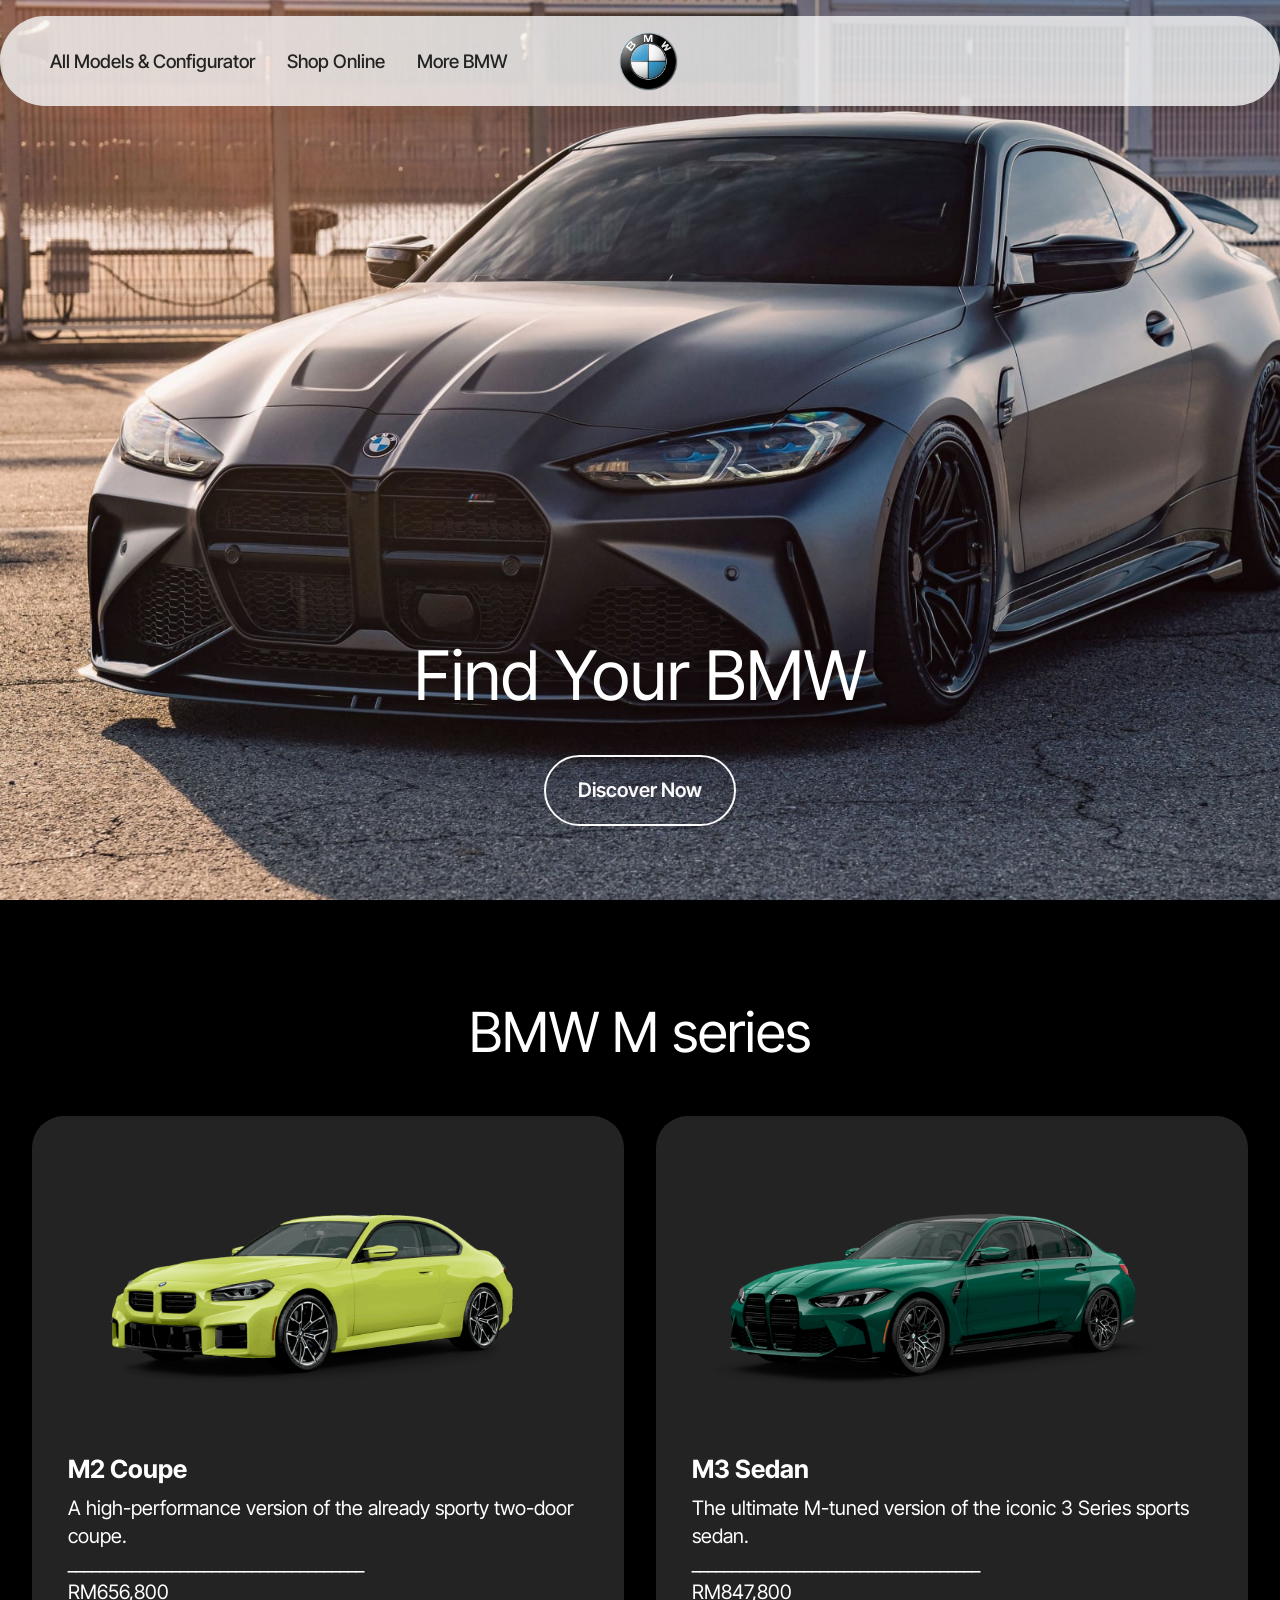
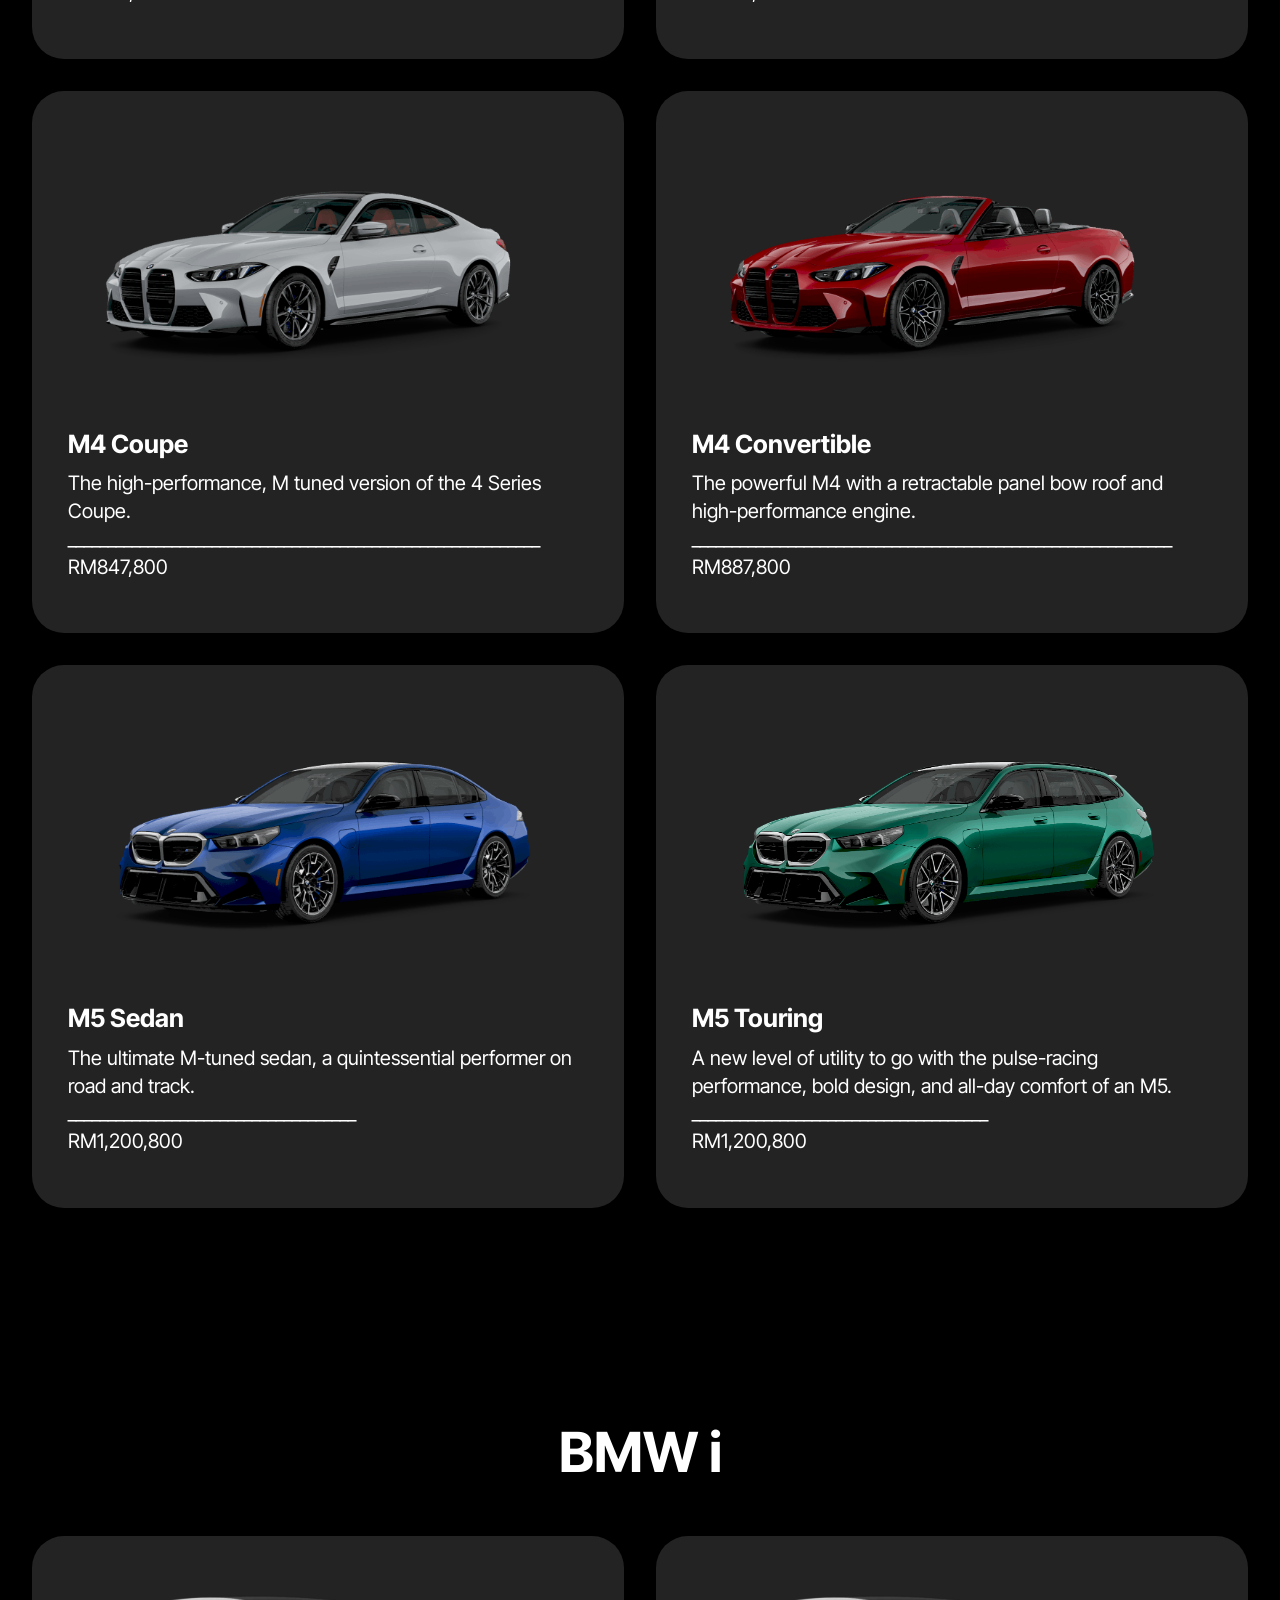
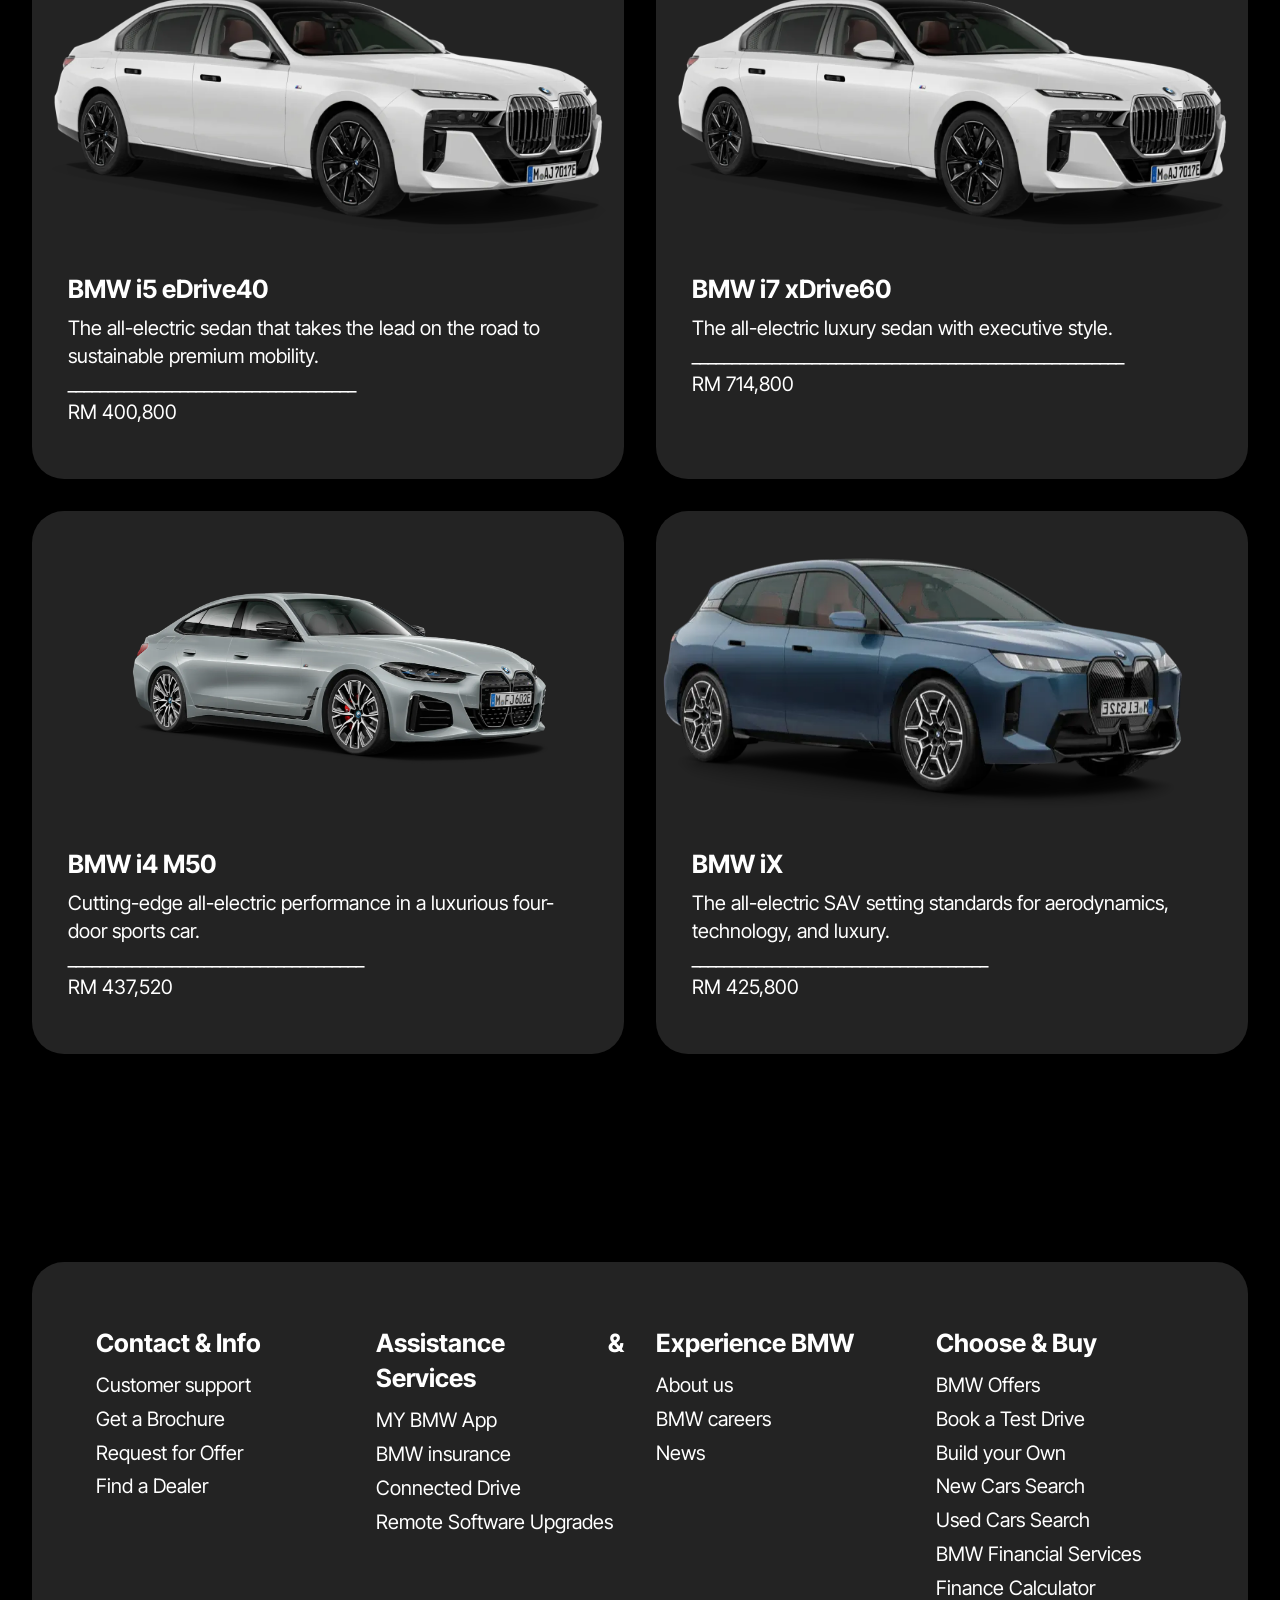
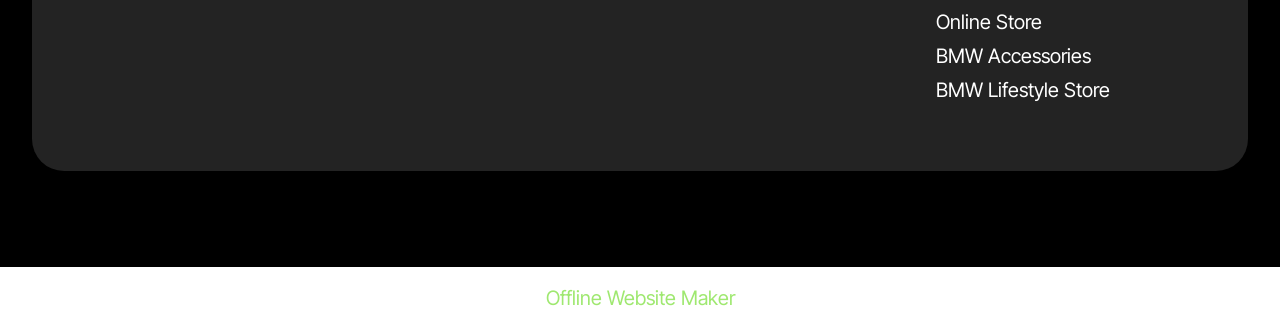
==== index.html @ 1c436db3 "create github pages" ====
<!DOCTYPE html>
<html  >
<head>
  <!-- Site made with Mobirise Website Builder v6.1.12, https://mobirise.com -->
  <meta charset="UTF-8">
  <meta http-equiv="X-UA-Compatible" content="IE=edge">
  <meta name="generator" content="Mobirise v6.1.12, mobirise.com">
  <meta name="viewport" content="width=device-width, initial-scale=1, minimum-scale=1">
  <link rel="shortcut icon" href="assets/images/mbr-354x354.png" type="image/x-icon">
  <meta name="description" content="">
  
  
  <title>Home</title>
  <link rel="stylesheet" href="assets/web/assets/mobirise-icons2/mobirise2.css">
  <link rel="stylesheet" href="assets/bootstrap/css/bootstrap.min.css">
  <link rel="stylesheet" href="assets/parallax/jarallax.css">
  <link rel="stylesheet" href="assets/dropdown/css/style.css">
  <link rel="stylesheet" href="assets/socicon/css/styles.css">
  <link rel="stylesheet" href="assets/theme/css/style.css">
  <link rel="preload" href="https://fonts.googleapis.com/css?family=Inter+Tight:100,200,300,400,500,600,700,800,900,100i,200i,300i,400i,500i,600i,700i,800i,900i&display=swap" as="style" onload="this.onload=null;this.rel='stylesheet'">
  <noscript><link rel="stylesheet" href="https://fonts.googleapis.com/css?family=Inter+Tight:100,200,300,400,500,600,700,800,900,100i,200i,300i,400i,500i,600i,700i,800i,900i&display=swap"></noscript>
  <link rel="preload" as="style" href="assets/mobirise/css/mbr-additional.css?v=SJwjDg"><link rel="stylesheet" href="assets/mobirise/css/mbr-additional.css?v=SJwjDg" type="text/css">

  
  
  
</head>
<body>
  
  <section data-bs-version="5.1" class="menu menu4 cid-vfYDZCMAYK" once="menu" id="menu04-5">
	

	<nav class="navbar navbar-dropdown navbar-fixed-top navbar-expand-lg">
		<div class="container">
			<div class="navbar-brand">
				<span class="navbar-logo">
					
						<img src="assets/images/mbr-354x354.png" alt="" style="height: 3.6rem;">
					
				</span>
				
			</div>
			<button class="navbar-toggler" type="button" data-toggle="collapse" data-bs-toggle="collapse" data-target="#navbarSupportedContent" data-bs-target="#navbarSupportedContent" aria-controls="navbarNavAltMarkup" aria-expanded="false" aria-label="Toggle navigation">
				<div class="hamburger">
					<span></span>
					<span></span>
					<span></span>
					<span></span>
				</div>
			</button>
			<div class="collapse navbar-collapse" id="navbarSupportedContent">
				<ul class="navbar-nav nav-dropdown nav-right" data-app-modern-menu="true"><li class="nav-item">
						<a class="nav-link link text-black display-4" href="https://mobiri.se">All Models &amp; Configurator</a>
					</li>
					<li class="nav-item">
						<a class="nav-link link text-black show display-4" href="https://mobiri.se" aria-expanded="false">Shop Online</a>
					</li>
					<li class="nav-item">
						<a class="nav-link link text-black display-4" href="https://mobiri.se">More BMW</a>
					</li></ul>
				
				
			</div>
		</div>
	</nav>
</section>

<section data-bs-version="5.1" class="header16 cid-vfZjxZObQT mbr-fullscreen mbr-parallax-background" id="header17-i">
  
  
  <div class="container-fluid">
    <div class="row">
      <div class="content-wrap col-12 col-md-12">
        <h1 class="mbr-section-title mbr-fonts-style mbr-white mb-4 display-1">Find Your BMW<strong></strong></h1>
        
        
        <div class="mbr-section-btn"><a class="btn btn-white-outline display-7" href="https://mobiri.se">Discover Now</a></div>
      </div>
    </div>
  </div>
</section>

<section data-bs-version="5.1" class="features6 start cid-vfYKf3jH5X" id="features06-f">
	
	
	<div class="container">
		<div class="row justify-content-center">
			<div class="col-12 content-head">
				<div class="mbr-section-head mb-5">
					<h4 class="mbr-section-title mbr-fonts-style align-center mb-0 display-2">BMW M series</h4>
					
					
				</div>
			</div>
		</div>
		<div class="row">
			<div class="item features-image col-12 col-md-6 col-lg-6">
				<div class="item-wrapper">
					<div class="item-img">
						<img src="assets/images/cosysec-815x489.png" alt="Mobirise Website Builder" data-slide-to="0" data-bs-slide-to="0">
					</div>
					<div class="item-content">
						<h5 class="item-title mbr-fonts-style display-5"><strong>M2 Coupe</strong></h5>
						<p class="mbr-text mbr-fonts-style display-7">A high-performance version of the already sporty two-door coupe.
<br>_____________________________________<br>RM656,800</p>
						
					</div>
				</div>
			</div>
			<div class="item features-image col-12 col-md-6 col-lg-6">
				<div class="item-wrapper">
					<div class="item-img">
						<img src="assets/images/cosysec201-815x489.png" alt="Mobirise Website Builder" data-slide-to="1" data-bs-slide-to="1">
					</div>
					<div class="item-content">
						<h5 class="item-title mbr-fonts-style display-5"><strong>M3 Sedan</strong></h5>
						<p class="mbr-text mbr-fonts-style display-7">The ultimate M-tuned version of the iconic 3 Series sports sedan.
<br>
____________________________________<br>RM847,800</p>
						
					</div>
				</div>
			</div>
			<div class="item features-image col-12 col-md-6 col-lg-6">
				<div class="item-wrapper">
					<div class="item-img">
						<img src="assets/images/cosysec202-815x489.png" alt="Mobirise Website Builder" data-slide-to="2" data-bs-slide-to="2">
					</div>
					<div class="item-content">
						<h5 class="item-title mbr-fonts-style display-5"><strong>M4 Coupe</strong></h5>
						<p class="mbr-text mbr-fonts-style display-7">The high-performance, M tuned version of the 4 Series Coupe.<br>___________________________________________________________<br>RM847,800&nbsp;&nbsp;<br></p>
						
					</div>
				</div>
			</div><div class="item features-image col-12 col-md-6 col-lg-6">
				<div class="item-wrapper">
					<div class="item-img">
						<img src="assets/images/cosysec204-815x489.png" alt="Mobirise Website Builder" data-slide-to="3" data-bs-slide-to="3">
					</div>
					<div class="item-content">
						<h5 class="item-title mbr-fonts-style display-5"><strong>M4 Convertible</strong></h5>
						<p class="mbr-text mbr-fonts-style display-7">The powerful M4 with a retractable panel bow roof and high-performance engine.<br>
____________________________________________________________<br>RM887,800</p>
						
					</div>
				</div>
			</div><div class="item features-image col-12 col-md-6 col-lg-6">
				<div class="item-wrapper">
					<div class="item-img">
						<img src="assets/images/cosysec203-815x489.png" alt="Mobirise Website Builder" data-slide-to="4" data-bs-slide-to="4">
					</div>
					<div class="item-content">
						<h5 class="item-title mbr-fonts-style display-5"><strong>M5 Sedan</strong></h5>
						<p class="mbr-text mbr-fonts-style display-7">The ultimate M-tuned sedan, a quintessential performer on road and track.
<br>____________________________________
<br>RM1,200,800</p>
						
					</div>
				</div>
			</div><div class="item features-image col-12 col-md-6 col-lg-6">
				<div class="item-wrapper">
					<div class="item-img">
						<img src="assets/images/cosysec205-2000x1200.png" alt="Mobirise Website Builder" data-slide-to="5" data-bs-slide-to="5">
					</div>
					<div class="item-content">
						<h5 class="item-title mbr-fonts-style display-5"><strong>M5 Touring</strong></h5>
						<p class="mbr-text mbr-fonts-style display-7">A new level of utility to go with the pulse-racing performance, bold design, and all-day comfort of an M5.
<br>_____________________________________
<br>RM1,200,800</p>
						
					</div>
				</div>
			</div>
		</div>
	</div>
</section>

<section data-bs-version="5.1" class="features6 start cid-vfYKyP0Zoj" id="features06-g">
	
	
	<div class="container">
		<div class="row justify-content-center">
			<div class="col-12 content-head">
				<div class="mbr-section-head mb-5">
					<h4 class="mbr-section-title mbr-fonts-style align-center mb-0 display-2"><strong>BMW i</strong></h4>
					
					
				</div>
			</div>
		</div>
		<div class="row">
			
			
			<div class="item features-image col-12 col-md-6 col-lg-6 active">
				<div class="item-wrapper">
					<div class="item-img">
						<img src="assets/images/cosysec-1.webp" alt="Mobirise Website Builder" data-slide-to="0" data-bs-slide-to="0">
					</div>
					<div class="item-content">
						<h5 class="item-title mbr-fonts-style display-5"><strong>BMW i5 eDrive40</strong></h5>
						<p class="mbr-text mbr-fonts-style display-7">The all-electric sedan that takes the lead on the road to sustainable premium mobility.<br>
____________________________________<br>RM 400,800<br></p>
						
					</div>
				</div>
			</div><div class="item features-image col-12 col-md-6 col-lg-6">
				<div class="item-wrapper">
					<div class="item-img">
						<img src="assets/images/cosysec-1.webp" alt="Mobirise Website Builder" data-slide-to="1" data-bs-slide-to="1">
					</div>
					<div class="item-content">
						<h5 class="item-title mbr-fonts-style display-5"><strong>BMW i7 xDrive60</strong></h5>
						<p class="mbr-text mbr-fonts-style display-7">The all-electric luxury sedan with executive style.<br>______________________________________________________<br>RM 714,800<br></p>
						
					</div>
				</div>
			</div><div class="item features-image col-12 col-md-6 col-lg-6">
				<div class="item-wrapper">
					<div class="item-img">
						<img src="assets/images/cosysec-2.webp" alt="Mobirise Website Builder" data-slide-to="2" data-bs-slide-to="2">
					</div>
					<div class="item-content">
						<h5 class="item-title mbr-fonts-style display-5"><strong>BMW i4 M50</strong></h5>
						<p class="mbr-text mbr-fonts-style display-7">Cutting-edge all-electric performance in a luxurious four-door sports car.<br>
_____________________________________<br>RM 437,520<br></p>
						
					</div>
				</div>
			</div><div class="item features-image col-12 col-md-6 col-lg-6">
				<div class="item-wrapper">
					<div class="item-img">
						<img src="assets/images/cosysec-3.webp" alt="Mobirise Website Builder" data-slide-to="3" data-bs-slide-to="3">
					</div>
					<div class="item-content">
						<h5 class="item-title mbr-fonts-style display-5"><strong>BMW iX</strong></h5>
						<p class="mbr-text mbr-fonts-style display-7">The all-electric SAV setting standards for aerodynamics, technology, and luxury.<br>
_____________________________________<br>RM 425,800</p>
						
					</div>
				</div>
			</div>
		</div>
	</div>
</section>

<section data-bs-version="5.1" class="footer1 cid-vfZgnJU293" once="footers" id="footer01-h">
	

	
	
	<div class="container">
		<div class="row mbr-white">
			<div class="col-12 col-md-6 col-lg-3">
				<h5 class="mbr-section-subtitle mbr-fonts-style mb-2 display-5"><strong>Contact &amp; Info</strong></h5>
				<ul class="list mbr-fonts-style display-7">
					<li class="mbr-text item-wrap">Customer support
</li><li class="mbr-text item-wrap">Get a Brochure
</li><li class="mbr-text item-wrap">Request for Offer
</li><li class="mbr-text item-wrap">Find a Dealer
</li><li class="mbr-text item-wrap"><br></li><li class="mbr-text item-wrap"><br></li><li class="mbr-text item-wrap"><br></li><li class="mbr-text item-wrap"><br></li><li class="mbr-text item-wrap"><br></li><li class="mbr-text item-wrap"><br></li>
				</ul>
			</div>
			<div class="col-12 col-md-6 col-lg-3">
				<h5 class="mbr-section-subtitle mbr-fonts-style mb-2 display-5"><strong>Assistance &amp; Services</strong></h5>
				<ul class="list mbr-fonts-style display-7">
					<li class="mbr-text item-wrap">MY BMW App
</li><li class="mbr-text item-wrap">BMW insurance
</li><li class="mbr-text item-wrap">Connected Drive
</li><li class="mbr-text item-wrap">Remote Software Upgrades</li>
				</ul>
			</div>
			<div class="col-12 col-md-6 col-lg-3">
				<h5 class="mbr-section-subtitle mbr-fonts-style mb-2 display-5"><strong>Experience BMW</strong></h5>
				<ul class="list mbr-fonts-style display-7">
					<li class="mbr-text item-wrap">About us
</li><li class="mbr-text item-wrap">BMW careers
</li><li class="mbr-text item-wrap">News</li>
				</ul>
			</div>
			<div class="col-12 col-md-6 col-lg-3">
				<h5 class="mbr-section-subtitle mbr-fonts-style mb-2 display-5"><strong>Choose &amp; Buy</strong></h5>
				<ul class="list mbr-fonts-style display-7">
					<li class="mbr-text item-wrap">BMW Offers
</li><li class="mbr-text item-wrap">Book a Test Drive
</li><li class="mbr-text item-wrap">Build your Own
</li><li class="mbr-text item-wrap">New Cars Search
</li><li class="mbr-text item-wrap">Used Cars Search
</li><li class="mbr-text item-wrap">BMW Financial Services
</li><li class="mbr-text item-wrap">Finance Calculator
</li><li class="mbr-text item-wrap">Online Store
</li><li class="mbr-text item-wrap">BMW Accessories
</li><li class="mbr-text item-wrap">BMW Lifestyle Store</li>
				</ul>
			</div>
			
			
		</div>
	</div>
</section><section class="display-7" style="padding: 0;align-items: center;justify-content: center;flex-wrap: wrap;    align-content: center;display: flex;position: relative;height: 4rem;"><a href="https://mobiri.se/" style="flex: 1 1;height: 4rem;position: absolute;width: 100%;z-index: 1;"><img alt="" style="height: 4rem;" src="[data-uri]"></a><p style="margin: 0;text-align: center;" class="display-7">&#8204;</p><a style="z-index:1" href="https://mobirise.com/offline-website-builder.html">Offline Website Maker</a></section><script src="assets/bootstrap/js/bootstrap.bundle.min.js"></script>  <script src="assets/parallax/jarallax.js"></script>  <script src="assets/smoothscroll/smooth-scroll.js"></script>  <script src="assets/ytplayer/index.js"></script>  <script src="assets/dropdown/js/navbar-dropdown.js"></script>  <script src="assets/theme/js/script.js"></script>  
  
  
</body>
</html>
---- assets/web/assets/mobirise-icons2/mobirise2.css ----
@font-face {
  font-family: 'Moririse2';
  font-display: swap;
  src:  url('mobirise2.eot?f2bix4');
  src:  url('mobirise2.eot?f2bix4#iefix') format('embedded-opentype'),
    url('mobirise2.woff2?f2bix4') format('woff2'),
    url('mobirise2.woff?f2bix4') format('woff'),
    url('mobirise2.ttf?f2bix4') format('truetype'),
    url('mobirise2.svg?f2bix4#mobirise2') format('svg');
  font-weight: normal;
  font-style: normal;
}

[class^="mobi-"], [class*=" mobi-"] {
  /* use !important to prevent issues with browser extensions that change fonts */
  font-family: 'Moririse2' !important;
  speak: none;
  font-style: normal;
  font-weight: normal;
  font-variant: normal;
  text-transform: none;
  line-height: 1;

  /* Better Font Rendering =========== */
  -webkit-font-smoothing: antialiased;
  -moz-osx-font-smoothing: grayscale;
}

.mobi-mbri-add-submenu:before {
  content: "\e900";
}
.mobi-mbri-alert:before {
  content: "\e901";
}
.mobi-mbri-align-center:before {
  content: "\e902";
}
.mobi-mbri-align-justify:before {
  content: "\e903";
}
.mobi-mbri-align-left:before {
  content: "\e904";
}
.mobi-mbri-align-right:before {
  content: "\e905";
}
.mobi-mbri-android:before {
  content: "\e906";
}
.mobi-mbri-apple:before {
  content: "\e907";
}
.mobi-mbri-arrow-down:before {
  content: "\e908";
}
.mobi-mbri-arrow-next:before {
  content: "\e909";
}
.mobi-mbri-arrow-prev:before {
  content: "\e90a";
}
.mobi-mbri-arrow-up:before {
  content: "\e90b";
}
.mobi-mbri-bold:before {
  content: "\e90c";
}
.mobi-mbri-bookmark:before {
  content: "\e90d";
}
.mobi-mbri-bootstrap:before {
  content: "\e90e";
}
.mobi-mbri-briefcase:before {
  content: "\e90f";
}
.mobi-mbri-browse:before {
  content: "\e910";
}
.mobi-mbri-bulleted-list:before {
  content: "\e911";
}
.mobi-mbri-calendar:before {
  content: "\e912";
}
.mobi-mbri-camera:before {
  content: "\e913";
}
.mobi-mbri-cart-add:before {
  content: "\e914";
}
.mobi-mbri-cart-full:before {
  content: "\e915";
}
.mobi-mbri-cash:before {
  content: "\e916";
}
.mobi-mbri-change-style:before {
  content: "\e917";
}
.mobi-mbri-chat:before {
  content: "\e918";
}
.mobi-mbri-clock:before {
  content: "\e919";
}
.mobi-mbri-close:before {
  content: "\e91a";
}
.mobi-mbri-cloud:before {
  content: "\e91b";
}
.mobi-mbri-code:before {
  content: "\e91c";
}
.mobi-mbri-contact-form:before {
  content: "\e91d";
}
.mobi-mbri-credit-card:before {
  content: "\e91e";
}
.mobi-mbri-cursor-click:before {
  content: "\e91f";
}
.mobi-mbri-cust-feedback:before {
  content: "\e920";
}
.mobi-mbri-database:before {
  content: "\e921";
}
.mobi-mbri-delivery:before {
  content: "\e922";
}
.mobi-mbri-desktop:before {
  content: "\e923";
}
.mobi-mbri-devices:before {
  content: "\e924";
}
.mobi-mbri-down:before {
  content: "\e925";
}
.mobi-mbri-download-2:before {
  content: "\e926";
}
.mobi-mbri-download:before {
  content: "\e927";
}
.mobi-mbri-drag-n-drop-2:before {
  content: "\e928";
}
.mobi-mbri-drag-n-drop:before {
  content: "\e929";
}
.mobi-mbri-edit-2:before {
  content: "\e92a";
}
.mobi-mbri-edit:before {
  content: "\e92b";
}
.mobi-mbri-error:before {
  content: "\e92c";
}
.mobi-mbri-extension:before {
  content: "\e92d";
}
.mobi-mbri-features:before {
  content: "\e92e";
}
.mobi-mbri-file:before {
  content: "\e92f";
}
.mobi-mbri-flag:before {
  content: "\e930";
}
.mobi-mbri-folder:before {
  content: "\e931";
}
.mobi-mbri-gift:before {
  content: "\e932";
}
.mobi-mbri-github:before {
  content: "\e933";
}
.mobi-mbri-globe-2:before {
  content: "\e934";
}
.mobi-mbri-globe:before {
  content: "\e935";
}
.mobi-mbri-growing-chart:before {
  content: "\e936";
}
.mobi-mbri-hearth:before {
  content: "\e937";
}
.mobi-mbri-help:before {
  content: "\e938";
}
.mobi-mbri-home:before {
  content: "\e939";
}
.mobi-mbri-hot-cup:before {
  content: "\e93a";
}
.mobi-mbri-idea:before {
  content: "\e93b";
}
.mobi-mbri-image-gallery:before {
  content: "\e93c";
}
.mobi-mbri-image-slider:before {
  content: "\e93d";
}
.mobi-mbri-info:before {
  content: "\e93e";
}
.mobi-mbri-italic:before {
  content: "\e93f";
}
.mobi-mbri-key:before {
  content: "\e940";
}
.mobi-mbri-laptop:before {
  content: "\e941";
}
.mobi-mbri-layers:before {
  content: "\e942";
}
.mobi-mbri-left-right:before {
  content: "\e943";
}
.mobi-mbri-left:before {
  content: "\e944";
}
.mobi-mbri-letter:before {
  content: "\e945";
}
.mobi-mbri-like:before {
  content: "\e946";
}
.mobi-mbri-link:before {
  content: "\e947";
}
.mobi-mbri-lock:before {
  content: "\e948";
}
.mobi-mbri-login:before {
  content: "\e949";
}
.mobi-mbri-logout:before {
  content: "\e94a";
}
.mobi-mbri-magic-stick:before {
  content: "\e94b";
}
.mobi-mbri-map-pin:before {
  content: "\e94c";
}
.mobi-mbri-menu:before {
  content: "\e94d";
}
.mobi-mbri-mobile-2:before {
  content: "\e94e";
}
.mobi-mbri-mobile-horizontal:before {
  content: "\e94f";
}
.mobi-mbri-mobile:before {
  content: "\e950";
}
.mobi-mbri-mobirise:before {
  content: "\e951";
}
.mobi-mbri-more-horizontal:before {
  content: "\e952";
}
.mobi-mbri-more-vertical:before {
  content: "\e953";
}
.mobi-mbri-music:before {
  content: "\e954";
}
.mobi-mbri-new-file:before {
  content: "\e955";
}
.mobi-mbri-numbered-list:before {
  content: "\e956";
}
.mobi-mbri-opened-folder:before {
  content: "\e957";
}
.mobi-mbri-pages:before {
  content: "\e958";
}
.mobi-mbri-paper-plane:before {
  content: "\e959";
}
.mobi-mbri-paperclip:before {
  content: "\e95a";
}
.mobi-mbri-phone:before {
  content: "\e95b";
}
.mobi-mbri-photo:before {
  content: "\e95c";
}
.mobi-mbri-photos:before {
  content: "\e95d";
}
.mobi-mbri-pin:before {
  content: "\e95e";
}
.mobi-mbri-play:before {
  content: "\e95f";
}
.mobi-mbri-plus:before {
  content: "\e960";
}
.mobi-mbri-preview:before {
  content: "\e961";
}
.mobi-mbri-print:before {
  content: "\e962";
}
.mobi-mbri-protect:before {
  content: "\e963";
}
.mobi-mbri-question:before {
  content: "\e964";
}
.mobi-mbri-quote-left:before {
  content: "\e965";
}
.mobi-mbri-quote-right:before {
  content: "\e966";
}
.mobi-mbri-redo:before {
  content: "\e967";
}
.mobi-mbri-refresh:before {
  content: "\e968";
}
.mobi-mbri-responsive-2:before {
  content: "\e969";
}
.mobi-mbri-responsive:before {
  content: "\e96a";
}
.mobi-mbri-right:before {
  content: "\e96b";
}
.mobi-mbri-rocket:before {
  content: "\e96c";
}
.mobi-mbri-sad-face:before {
  content: "\e96d";
}
.mobi-mbri-sale:before {
  content: "\e96e";
}
.mobi-mbri-save:before {
  content: "\e96f";
}
.mobi-mbri-search:before {
  content: "\e970";
}
.mobi-mbri-setting-2:before {
  content: "\e971";
}
.mobi-mbri-setting-3:before {
  content: "\e972";
}
.mobi-mbri-setting:before {
  content: "\e973";
}
.mobi-mbri-share:before {
  content: "\e974";
}
.mobi-mbri-shopping-bag:before {
  content: "\e975";
}
.mobi-mbri-shopping-basket:before {
  content: "\e976";
}
.mobi-mbri-shopping-cart:before {
  content: "\e977";
}
.mobi-mbri-sites:before {
  content: "\e978";
}
.mobi-mbri-smile-face:before {
  content: "\e979";
}
.mobi-mbri-speed:before {
  content: "\e97a";
}
.mobi-mbri-star:before {
  content: "\e97b";
}
.mobi-mbri-success:before {
  content: "\e97c";
}
.mobi-mbri-sun:before {
  content: "\e97d";
}
.mobi-mbri-sun2:before {
  content: "\e97e";
}
.mobi-mbri-tablet-vertical:before {
  content: "\e97f";
}
.mobi-mbri-tablet:before {
  content: "\e980";
}
.mobi-mbri-target:before {
  content: "\e981";
}
.mobi-mbri-timer:before {
  content: "\e982";
}
.mobi-mbri-to-ftp:before {
  content: "\e983";
}
.mobi-mbri-to-local-drive:before {
  content: "\e984";
}
.mobi-mbri-touch-swipe:before {
  content: "\e985";
}
.mobi-mbri-touch:before {
  content: "\e986";
}
.mobi-mbri-trash:before {
  content: "\e987";
}
.mobi-mbri-underline:before {
  content: "\e988";
}
.mobi-mbri-undo:before {
  content: "\e989";
}
.mobi-mbri-unlink:before {
  content: "\e98a";
}
.mobi-mbri-unlock:before {
  content: "\e98b";
}
.mobi-mbri-up-down:before {
  content: "\e98c";
}
.mobi-mbri-up:before {
  content: "\e98d";
}
.mobi-mbri-update:before {
  content: "\e98e";
}
.mobi-mbri-upload-2:before {
  content: "\e98f";
}
.mobi-mbri-upload:before {
  content: "\e990";
}
.mobi-mbri-user-2:before {
  content: "\e991";
}
.mobi-mbri-user:before {
  content: "\e992";
}
.mobi-mbri-users:before {
  content: "\e993";
}
.mobi-mbri-video-play:before {
  content: "\e994";
}
.mobi-mbri-video:before {
  content: "\e995";
}
.mobi-mbri-watch:before {
  content: "\e996";
}
.mobi-mbri-website-theme-2:before {
  content: "\e997";
}
.mobi-mbri-website-theme:before {
  content: "\e998";
}
.mobi-mbri-wifi:before {
  content: "\e999";
}
.mobi-mbri-windows:before {
  content: "\e99a";
}
.mobi-mbri-zoom-in:before {
  content: "\e99b";
}
.mobi-mbri-zoom-out:before {
  content: "\e99c";
}
---- assets/parallax/jarallax.css ----
.jarallax {
    position: relative;
    z-index: 0;
}
.jarallax > .jarallax-img {
    position: absolute;
    object-fit: cover;
    /* support for plugin https://github.com/bfred-it/object-fit-images */
    font-family: 'object-fit: cover;';
    top: 0;
    left: 0;
    width: 100%;
    height: 100%;
    z-index: -1;
}
---- assets/dropdown/css/style.css ----
.navbar-dropdown {
  left: 0;
  padding: 0;
  position: absolute;
  right: 0;
  top: 0;
  transition: all 0.45s ease;
  z-index: 1030;
  background: #282828; }
  .navbar-dropdown .navbar-logo {
    margin-right: 0.8rem;
    transition: margin 0.3s ease-in-out;
    vertical-align: middle; }
    .navbar-dropdown .navbar-logo img {
      height: 3.125rem;
      transition: all 0.3s ease-in-out; }
    .navbar-dropdown .navbar-logo.mbr-iconfont {
      font-size: 3.125rem;
      line-height: 3.125rem; }
  .navbar-dropdown .navbar-caption {
    font-weight: 700;
    white-space: normal;
    vertical-align: -4px;
    line-height: 3.125rem !important; }
    .navbar-dropdown .navbar-caption, .navbar-dropdown .navbar-caption:hover {
      color: inherit;
      text-decoration: none; }
  .navbar-dropdown .mbr-iconfont + .navbar-caption {
    vertical-align: -1px; }
  .navbar-dropdown.navbar-fixed-top {
    position: fixed; }
  .navbar-dropdown .navbar-brand span {
    vertical-align: -4px; }
  .navbar-dropdown.bg-color.transparent {
    background: none; }
  .navbar-dropdown.navbar-short .navbar-brand {
    padding: 0.625rem 0; }
    .navbar-dropdown.navbar-short .navbar-brand span {
      vertical-align: -1px; }
  .navbar-dropdown.navbar-short .navbar-caption {
    line-height: 2.375rem !important;
    vertical-align: -2px; }
  .navbar-dropdown.navbar-short .navbar-logo {
    margin-right: 0.5rem; }
    .navbar-dropdown.navbar-short .navbar-logo img {
      height: 2.375rem; }
    .navbar-dropdown.navbar-short .navbar-logo.mbr-iconfont {
      font-size: 2.375rem;
      line-height: 2.375rem; }
  .navbar-dropdown.navbar-short .mbr-table-cell {
    height: 3.625rem; }
  .navbar-dropdown .navbar-close {
    left: 0.6875rem;
    position: fixed;
    top: 0.75rem;
    z-index: 1000; }
  .navbar-dropdown .hamburger-icon {
    content: "";
    display: inline-block;
    vertical-align: middle;
    width: 16px;
    -webkit-box-shadow: 0 -6px 0 1px #282828,0 0 0 1px #282828,0 6px 0 1px #282828;
    -moz-box-shadow: 0 -6px 0 1px #282828,0 0 0 1px #282828,0 6px 0 1px #282828;
    box-shadow: 0 -6px 0 1px #282828,0 0 0 1px #282828,0 6px 0 1px #282828; }

.dropdown-menu .dropdown-toggle[data-toggle="dropdown-submenu"]::after {
  border-bottom: 0.35em solid transparent;
  border-left: 0.35em solid;
  border-right: 0;
  border-top: 0.35em solid transparent;
  margin-left: 0.3rem; }

.dropdown-menu .dropdown-item:focus {
  outline: 0; }

.nav-dropdown {
  font-size: 0.75rem;
  font-weight: 500;
  height: auto !important; }
  .nav-dropdown .nav-btn {
    padding-left: 1rem; }
  .nav-dropdown .link {
    margin: .667em 1.667em;
    font-weight: 500;
    padding: 0;
    transition: color .2s ease-in-out; }
    .nav-dropdown .link.dropdown-toggle {
      margin-right: 2.583em; }
      .nav-dropdown .link.dropdown-toggle::after {
        margin-left: .25rem;
        border-top: 0.35em solid;
        border-right: 0.35em solid transparent;
        border-left: 0.35em solid transparent;
        border-bottom: 0; }
      .nav-dropdown .link.dropdown-toggle[aria-expanded="true"] {
        margin: 0;
        padding: 0.667em 3.263em  0.667em 1.667em; }
  .nav-dropdown .link::after,
  .nav-dropdown .dropdown-item::after {
    color: inherit; }
  .nav-dropdown .btn {
    font-size: 0.75rem;
    font-weight: 700;
    letter-spacing: 0;
    margin-bottom: 0;
    padding-left: 1.25rem;
    padding-right: 1.25rem; }
  .nav-dropdown .dropdown-menu {
    border-radius: 0;
    border: 0;
    left: 0;
    margin: 0;
    padding-bottom: 1.25rem;
    padding-top: 1.25rem;
    position: relative; }
  .nav-dropdown .dropdown-submenu {
    margin-left: 0.125rem;
    top: 0; }
  .nav-dropdown .dropdown-item {
    font-weight: 500;
    line-height: 2;
    padding: 0.3846em 4.615em 0.3846em 1.5385em;
    position: relative;
    transition: color .2s ease-in-out, background-color .2s ease-in-out; }
    .nav-dropdown .dropdown-item::after {
      margin-top: -0.3077em;
      position: absolute;
      right: 1.1538em;
      top: 50%; }
    .nav-dropdown .dropdown-item:focus, .nav-dropdown .dropdown-item:hover {
      background: none; }

@media (max-width: 767px) {
  .nav-dropdown.navbar-toggleable-sm {
    bottom: 0;
    display: none;
    left: 0;
    overflow-x: hidden;
    position: fixed;
    top: 0;
    transform: translateX(-100%);
    -ms-transform: translateX(-100%);
    -webkit-transform: translateX(-100%);
    width: 18.75rem;
    z-index: 999; } }
.nav-dropdown.navbar-toggleable-xl {
  bottom: 0;
  display: none;
  left: 0;
  overflow-x: hidden;
  position: fixed;
  top: 0;
  transform: translateX(-100%);
  -ms-transform: translateX(-100%);
  -webkit-transform: translateX(-100%);
  width: 18.75rem;
  z-index: 999; }

.nav-dropdown-sm {
  display: block !important;
  overflow-x: hidden;
  overflow: auto;
  padding-top: 3.875rem; }
  .nav-dropdown-sm::after {
    content: "";
    display: block;
    height: 3rem;
    width: 100%; }
  .nav-dropdown-sm.collapse.in ~ .navbar-close {
    display: block !important; }
  .nav-dropdown-sm.collapsing, .nav-dropdown-sm.collapse.in {
    transform: translateX(0);
    -ms-transform: translateX(0);
    -webkit-transform: translateX(0);
    transition: all 0.25s ease-out;
    -webkit-transition: all 0.25s ease-out;
    background: #282828; }
  .nav-dropdown-sm.collapsing[aria-expanded="false"] {
    transform: translateX(-100%);
    -ms-transform: translateX(-100%);
    -webkit-transform: translateX(-100%); }
  .nav-dropdown-sm .nav-item {
    display: block;
    margin-left: 0 !important;
    padding-left: 0; }
  .nav-dropdown-sm .link,
  .nav-dropdown-sm .dropdown-item {
    border-top: 1px dotted rgba(255, 255, 255, 0.1);
    font-size: 0.8125rem;
    line-height: 1.6;
    margin: 0 !important;
    padding: 0.875rem 2.4rem 0.875rem 1.5625rem !important;
    position: relative;
    white-space: normal; }
    .nav-dropdown-sm .link:focus, .nav-dropdown-sm .link:hover,
    .nav-dropdown-sm .dropdown-item:focus,
    .nav-dropdown-sm .dropdown-item:hover {
      background: rgba(0, 0, 0, 0.2) !important;
      color: #c0a375; }
  .nav-dropdown-sm .nav-btn {
    position: relative;
    padding: 1.5625rem 1.5625rem 0 1.5625rem; }
    .nav-dropdown-sm .nav-btn::before {
      border-top: 1px dotted rgba(255, 255, 255, 0.1);
      content: "";
      left: 0;
      position: absolute;
      top: 0;
      width: 100%; }
    .nav-dropdown-sm .nav-btn + .nav-btn {
      padding-top: 0.625rem; }
      .nav-dropdown-sm .nav-btn + .nav-btn::before {
        display: none; }
  .nav-dropdown-sm .btn {
    padding: 0.625rem 0; }
  .nav-dropdown-sm .dropdown-toggle[data-toggle="dropdown-submenu"]::after {
    margin-left: .25rem;
    border-top: 0.35em solid;
    border-right: 0.35em solid transparent;
    border-left: 0.35em solid transparent;
    border-bottom: 0; }
  .nav-dropdown-sm .dropdown-toggle[data-toggle="dropdown-submenu"][aria-expanded="true"]::after {
    border-top: 0;
    border-right: 0.35em solid transparent;
    border-left: 0.35em solid transparent;
    border-bottom: 0.35em solid; }
  .nav-dropdown-sm .dropdown-menu {
    margin: 0;
    padding: 0;
    position: relative;
    top: 0;
    left: 0;
    width: 100%;
    border: 0;
    float: none;
    border-radius: 0;
    background: none; }
  .nav-dropdown-sm .dropdown-submenu {
    left: 100%;
    margin-left: 0.125rem;
    margin-top: -1.25rem;
    top: 0; }

.navbar-toggleable-sm .nav-dropdown .dropdown-menu {
  position: absolute; }

.navbar-toggleable-sm .nav-dropdown .dropdown-submenu {
  left: 100%;
  margin-left: 0.125rem;
  margin-top: -1.25rem;
  top: 0; }

.navbar-toggleable-sm.opened .nav-dropdown .dropdown-menu {
  position: relative; }

.navbar-toggleable-sm.opened .nav-dropdown .dropdown-submenu {
  left: 0;
  margin-left: 00rem;
  margin-top: 0rem;
  top: 0; }

.is-builder .nav-dropdown.collapsing {
  transition: none !important; }
---- assets/socicon/css/styles.css ----
@charset "UTF-8";

@font-face {
  font-family: 'Socicon';
  src:  url('../fonts/socicon.eot');
  src:  url('../fonts/socicon.eot?#iefix') format('embedded-opentype'),
    url('../fonts/socicon.woff2') format('woff2'),
    url('../fonts/socicon.ttf') format('truetype'),
    url('../fonts/socicon.woff') format('woff'),
    url('../fonts/socicon.svg#socicon') format('svg');
  font-weight: normal;
  font-style: normal;
  font-display: swap;
}

[data-icon]:before {
  font-family: "socicon" !important;
  content: attr(data-icon);
  font-style: normal !important;
  font-weight: normal !important;
  font-variant: normal !important;
  text-transform: none !important;
  speak: none;
  line-height: 1;
  -webkit-font-smoothing: antialiased;
  -moz-osx-font-smoothing: grayscale;
}

[class^="socicon-"], [class*=" socicon-"] {
  /* use !important to prevent issues with browser extensions that change fonts */
  font-family: 'Socicon' !important;
  speak: none;
  font-style: normal;
  font-weight: normal;
  font-variant: normal;
  text-transform: none;
  line-height: 1;

  /* Better Font Rendering =========== */
  -webkit-font-smoothing: antialiased;
  -moz-osx-font-smoothing: grayscale;
}

.socicon-500px:before {
  content: "\e000";
}
.socicon-8tracks:before {
  content: "\e001";
}
.socicon-airbnb:before {
  content: "\e002";
}
.socicon-alliance:before {
  content: "\e003";
}
.socicon-amazon:before {
  content: "\e004";
}
.socicon-amplement:before {
  content: "\e005";
}
.socicon-android:before {
  content: "\e006";
}
.socicon-angellist:before {
  content: "\e007";
}
.socicon-apple:before {
  content: "\e008";
}
.socicon-appnet:before {
  content: "\e009";
}
.socicon-baidu:before {
  content: "\e00a";
}
.socicon-bandcamp:before {
  content: "\e00b";
}
.socicon-battlenet:before {
  content: "\e00c";
}
.socicon-mixer:before {
  content: "\e00d";
}
.socicon-bebee:before {
  content: "\e00e";
}
.socicon-bebo:before {
  content: "\e00f";
}
.socicon-behance:before {
  content: "\e010";
}
.socicon-blizzard:before {
  content: "\e011";
}
.socicon-blogger:before {
  content: "\e012";
}
.socicon-buffer:before {
  content: "\e013";
}
.socicon-chrome:before {
  content: "\e014";
}
.socicon-coderwall:before {
  content: "\e015";
}
.socicon-curse:before {
  content: "\e016";
}
.socicon-dailymotion:before {
  content: "\e017";
}
.socicon-deezer:before {
  content: "\e018";
}
.socicon-delicious:before {
  content: "\e019";
}
.socicon-deviantart:before {
  content: "\e01a";
}
.socicon-diablo:before {
  content: "\e01b";
}
.socicon-digg:before {
  content: "\e01c";
}
.socicon-discord:before {
  content: "\e01d";
}
.socicon-disqus:before {
  content: "\e01e";
}
.socicon-douban:before {
  content: "\e01f";
}
.socicon-draugiem:before {
  content: "\e020";
}
.socicon-dribbble:before {
  content: "\e021";
}
.socicon-drupal:before {
  content: "\e022";
}
.socicon-ebay:before {
  content: "\e023";
}
.socicon-ello:before {
  content: "\e024";
}
.socicon-endomodo:before {
  content: "\e025";
}
.socicon-envato:before {
  content: "\e026";
}
.socicon-etsy:before {
  content: "\e027";
}
.socicon-facebook:before {
  content: "\e028";
}
.socicon-feedburner:before {
  content: "\e029";
}
.socicon-filmweb:before {
  content: "\e02a";
}
.socicon-firefox:before {
  content: "\e02b";
}
.socicon-flattr:before {
  content: "\e02c";
}
.socicon-flickr:before {
  content: "\e02d";
}
.socicon-formulr:before {
  content: "\e02e";
}
.socicon-forrst:before {
  content: "\e02f";
}
.socicon-foursquare:before {
  content: "\e030";
}
.socicon-friendfeed:before {
  content: "\e031";
}
.socicon-github:before {
  content: "\e032";
}
.socicon-goodreads:before {
  content: "\e033";
}
.socicon-google:before {
  content: "\e034";
}
.socicon-googlescholar:before {
  content: "\e035";
}
.socicon-googlegroups:before {
  content: "\e036";
}
.socicon-googlephotos:before {
  content: "\e037";
}
.socicon-googleplus:before {
  content: "\e038";
}
.socicon-grooveshark:before {
  content: "\e039";
}
.socicon-hackerrank:before {
  content: "\e03a";
}
.socicon-hearthstone:before {
  content: "\e03b";
}
.socicon-hellocoton:before {
  content: "\e03c";
}
.socicon-heroes:before {
  content: "\e03d";
}
.socicon-smashcast:before {
  content: "\e03e";
}
.socicon-horde:before {
  content: "\e03f";
}
.socicon-houzz:before {
  content: "\e040";
}
.socicon-icq:before {
  content: "\e041";
}
.socicon-identica:before {
  content: "\e042";
}
.socicon-imdb:before {
  content: "\e043";
}
.socicon-instagram:before {
  content: "\e044";
}
.socicon-issuu:before {
  content: "\e045";
}
.socicon-istock:before {
  content: "\e046";
}
.socicon-itunes:before {
  content: "\e047";
}
.socicon-keybase:before {
  content: "\e048";
}
.socicon-lanyrd:before {
  content: "\e049";
}
.socicon-lastfm:before {
  content: "\e04a";
}
.socicon-line:before {
  content: "\e04b";
}
.socicon-linkedin:before {
  content: "\e04c";
}
.socicon-livejournal:before {
  content: "\e04d";
}
.socicon-lyft:before {
  content: "\e04e";
}
.socicon-macos:before {
  content: "\e04f";
}
.socicon-mail:before {
  content: "\e050";
}
.socicon-medium:before {
  content: "\e051";
}
.socicon-meetup:before {
  content: "\e052";
}
.socicon-mixcloud:before {
  content: "\e053";
}
.socicon-modelmayhem:before {
  content: "\e054";
}
.socicon-mumble:before {
  content: "\e055";
}
.socicon-myspace:before {
  content: "\e056";
}
.socicon-newsvine:before {
  content: "\e057";
}
.socicon-nintendo:before {
  content: "\e058";
}
.socicon-npm:before {
  content: "\e059";
}
.socicon-odnoklassniki:before {
  content: "\e05a";
}
.socicon-openid:before {
  content: "\e05b";
}
.socicon-opera:before {
  content: "\e05c";
}
.socicon-outlook:before {
  content: "\e05d";
}
.socicon-overwatch:before {
  content: "\e05e";
}
.socicon-patreon:before {
  content: "\e05f";
}
.socicon-paypal:before {
  content: "\e060";
}
.socicon-periscope:before {
  content: "\e061";
}
.socicon-persona:before {
  content: "\e062";
}
.socicon-pinterest:before {
  content: "\e063";
}
.socicon-play:before {
  content: "\e064";
}
.socicon-player:before {
  content: "\e065";
}
.socicon-playstation:before {
  content: "\e066";
}
.socicon-pocket:before {
  content: "\e067";
}
.socicon-qq:before {
  content: "\e068";
}
.socicon-quora:before {
  content: "\e069";
}
.socicon-raidcall:before {
  content: "\e06a";
}
.socicon-ravelry:before {
  content: "\e06b";
}
.socicon-reddit:before {
  content: "\e06c";
}
.socicon-renren:before {
  content: "\e06d";
}
.socicon-researchgate:before {
  content: "\e06e";
}
.socicon-residentadvisor:before {
  content: "\e06f";
}
.socicon-reverbnation:before {
  content: "\e070";
}
.socicon-rss:before {
  content: "\e071";
}
.socicon-sharethis:before {
  content: "\e072";
}
.socicon-skype:before {
  content: "\e073";
}
.socicon-slideshare:before {
  content: "\e074";
}
.socicon-smugmug:before {
  content: "\e075";
}
.socicon-snapchat:before {
  content: "\e076";
}
.socicon-songkick:before {
  content: "\e077";
}
.socicon-soundcloud:before {
  content: "\e078";
}
.socicon-spotify:before {
  content: "\e079";
}
.socicon-stackexchange:before {
  content: "\e07a";
}
.socicon-stackoverflow:before {
  content: "\e07b";
}
.socicon-starcraft:before {
  content: "\e07c";
}
.socicon-stayfriends:before {
  content: "\e07d";
}
.socicon-steam:before {
  content: "\e07e";
}
.socicon-storehouse:before {
  content: "\e07f";
}
.socicon-strava:before {
  content: "\e080";
}
.socicon-streamjar:before {
  content: "\e081";
}
.socicon-stumbleupon:before {
  content: "\e082";
}
.socicon-swarm:before {
  content: "\e083";
}
.socicon-teamspeak:before {
  content: "\e084";
}
.socicon-teamviewer:before {
  content: "\e085";
}
.socicon-technorati:before {
  content: "\e086";
}
.socicon-telegram:before {
  content: "\e087";
}
.socicon-tripadvisor:before {
  content: "\e088";
}
.socicon-tripit:before {
  content: "\e089";
}
.socicon-triplej:before {
  content: "\e08a";
}
.socicon-tumblr:before {
  content: "\e08b";
}
.socicon-twitch:before {
  content: "\e08c";
}
.socicon-twitter:before {
  content: "\e08d";
}
.socicon-uber:before {
  content: "\e08e";
}
.socicon-ventrilo:before {
  content: "\e08f";
}
.socicon-viadeo:before {
  content: "\e090";
}
.socicon-viber:before {
  content: "\e091";
}
.socicon-viewbug:before {
  content: "\e092";
}
.socicon-vimeo:before {
  content: "\e093";
}
.socicon-vine:before {
  content: "\e094";
}
.socicon-vkontakte:before {
  content: "\e095";
}
.socicon-warcraft:before {
  content: "\e096";
}
.socicon-wechat:before {
  content: "\e097";
}
.socicon-weibo:before {
  content: "\e098";
}
.socicon-whatsapp:before {
  content: "\e099";
}
.socicon-wikipedia:before {
  content: "\e09a";
}
.socicon-windows:before {
  content: "\e09b";
}
.socicon-wordpress:before {
  content: "\e09c";
}
.socicon-wykop:before {
  content: "\e09d";
}
.socicon-xbox:before {
  content: "\e09e";
}
.socicon-xing:before {
  content: "\e09f";
}
.socicon-yahoo:before {
  content: "\e0a0";
}
.socicon-yammer:before {
  content: "\e0a1";
}
.socicon-yandex:before {
  content: "\e0a2";
}
.socicon-yelp:before {
  content: "\e0a3";
}
.socicon-younow:before {
  content: "\e0a4";
}
.socicon-youtube:before {
  content: "\e0a5";
}
.socicon-zapier:before {
  content: "\e0a6";
}
.socicon-zerply:before {
  content: "\e0a7";
}
.socicon-zomato:before {
  content: "\e0a8";
}
.socicon-zynga:before {
  content: "\e0a9";
}
.socicon-bluesky:before {
  content: "\e0aa";
}
.socicon-threads:before {
  content: "\e0ab";
}
.socicon-spreadshirt:before {
  content: "\e901";
}
.socicon-gamejolt:before {
  content: "\e902";
}
.socicon-trello:before {
  content: "\e903";
}
.socicon-tunein:before {
  content: "\e904";
}
.socicon-bloglovin:before {
  content: "\e905";
}
.socicon-gamewisp:before {
  content: "\e906";
}
.socicon-messenger:before {
  content: "\e907";
}
.socicon-pandora:before {
  content: "\e908";
}
.socicon-augment:before {
  content: "\e909";
}
.socicon-bitbucket:before {
  content: "\e90a";
}
.socicon-fyuse:before {
  content: "\e90b";
}
.socicon-yt-gaming:before {
  content: "\e90c";
}
.socicon-sketchfab:before {
  content: "\e90d";
}
.socicon-mobcrush:before {
  content: "\e90e";
}
.socicon-microsoft:before {
  content: "\e90f";
}
.socicon-realtor:before {
  content: "\e910";
}
.socicon-tidal:before {
  content: "\e911";
}
.socicon-qobuz:before {
  content: "\e912";
}
.socicon-natgeo:before {
  content: "\e913";
}
.socicon-mastodon:before {
  content: "\e914";
}
.socicon-unsplash:before {
  content: "\e915";
}
.socicon-homeadvisor:before {
  content: "\e916";
}
.socicon-angieslist:before {
  content: "\e917";
}
.socicon-codepen:before {
  content: "\e918";
}
.socicon-slack:before {
  content: "\e919";
}
.socicon-openaigym:before {
  content: "\e91a";
}
.socicon-logmein:before {
  content: "\e91b";
}
.socicon-fiverr:before {
  content: "\e91c";
}
.socicon-gotomeeting:before {
  content: "\e91d";
}
.socicon-aliexpress:before {
  content: "\e91e";
}
.socicon-guru:before {
  content: "\e91f";
}
.socicon-appstore:before {
  content: "\e920";
}
.socicon-homes:before {
  content: "\e921";
}
.socicon-zoom:before {
  content: "\e922";
}
.socicon-alibaba:before {
  content: "\e923";
}
.socicon-craigslist:before {
  content: "\e924";
}
.socicon-wix:before {
  content: "\e925";
}
.socicon-redfin:before {
  content: "\e926";
}
.socicon-googlecalendar:before {
  content: "\e927";
}
.socicon-shopify:before {
  content: "\e928";
}
.socicon-freelancer:before {
  content: "\e929";
}
.socicon-seedrs:before {
  content: "\e92a";
}
.socicon-bing:before {
  content: "\e92b";
}
.socicon-doodle:before {
  content: "\e92c";
}
.socicon-bonanza:before {
  content: "\e92d";
}
.socicon-squarespace:before {
  content: "\e92e";
}
.socicon-toptal:before {
  content: "\e92f";
}
.socicon-gust:before {
  content: "\e930";
}
.socicon-ask:before {
  content: "\e931";
}
.socicon-trulia:before {
  content: "\e932";
}
.socicon-loomly:before {
  content: "\e933";
}
.socicon-ghost:before {
  content: "\e934";
}
.socicon-upwork:before {
  content: "\e935";
}
.socicon-fundable:before {
  content: "\e936";
}
.socicon-booking:before {
  content: "\e937";
}
.socicon-googlemaps:before {
  content: "\e938";
}
.socicon-zillow:before {
  content: "\e939";
}
.socicon-niconico:before {
  content: "\e93a";
}
.socicon-toneden:before {
  content: "\e93b";
}
.socicon-crunchbase:before {
  content: "\e93c";
}
.socicon-homefy:before {
  content: "\e93d";
}
.socicon-calendly:before {
  content: "\e93e";
}
.socicon-livemaster:before {
  content: "\e93f";
}
.socicon-udemy:before {
  content: "\e940";
}
.socicon-codered:before {
  content: "\e941";
}
.socicon-origin:before {
  content: "\e942";
}
.socicon-nextdoor:before {
  content: "\e943";
}
.socicon-portfolio:before {
  content: "\e944";
}
.socicon-instructables:before {
  content: "\e945";
}
.socicon-gitlab:before {
  content: "\e946";
}
.socicon-hackernews:before {
  content: "\e947";
}
.socicon-smashwords:before {
  content: "\e948";
}
.socicon-kobo:before {
  content: "\e949";
}
.socicon-bookbub:before {
  content: "\e94a";
}
.socicon-mailru:before {
  content: "\e94b";
}
.socicon-moddb:before {
  content: "\e94c";
}
.socicon-indiedb:before {
  content: "\e94d";
}
.socicon-traxsource:before {
  content: "\e94e";
}
.socicon-gamefor:before {
  content: "\e94f";
}
.socicon-pixiv:before {
  content: "\e950";
}
.socicon-myanimelist:before {
  content: "\e951";
}
.socicon-blackberry:before {
  content: "\e952";
}
.socicon-wickr:before {
  content: "\e953";
}
.socicon-spip:before {
  content: "\e954";
}
.socicon-napster:before {
  content: "\e955";
}
.socicon-beatport:before {
  content: "\e956";
}
.socicon-hackerone:before {
  content: "\e957";
}
.socicon-internet:before {
  content: "\e958";
}
.socicon-ubuntu:before {
  content: "\e959";
}
.socicon-artstation:before {
  content: "\e95a";
}
.socicon-invision:before {
  content: "\e95b";
}
.socicon-torial:before {
  content: "\e95c";
}
.socicon-collectorz:before {
  content: "\e95d";
}
.socicon-seenthis:before {
  content: "\e95e";
}
.socicon-googleplaymusic:before {
  content: "\e95f";
}
.socicon-debian:before {
  content: "\e960";
}
.socicon-filmfreeway:before {
  content: "\e961";
}
.socicon-gnome:before {
  content: "\e962";
}
.socicon-itchio:before {
  content: "\e963";
}
.socicon-jamendo:before {
  content: "\e964";
}
.socicon-mix:before {
  content: "\e965";
}
.socicon-sharepoint:before {
  content: "\e966";
}
.socicon-tinder:before {
  content: "\e967";
}
.socicon-windguru:before {
  content: "\e968";
}
.socicon-cdbaby:before {
  content: "\e969";
}
.socicon-elementaryos:before {
  content: "\e96a";
}
.socicon-stage32:before {
  content: "\e96b";
}
.socicon-tiktok:before {
  content: "\e96c";
}
.socicon-gitter:before {
  content: "\e96d";
}
.socicon-letterboxd:before {
  content: "\e96e";
}
.socicon-threema:before {
  content: "\e96f";
}
.socicon-splice:before {
  content: "\e970";
}
.socicon-metapop:before {
  content: "\e971";
}
.socicon-naver:before {
  content: "\e972";
}
.socicon-remote:before {
  content: "\e973";
}
.socicon-flipboard:before {
  content: "\e974";
}
.socicon-googlehangouts:before {
  content: "\e975";
}
.socicon-dlive:before {
  content: "\e976";
}
.socicon-vsco:before {
  content: "\e977";
}
.socicon-stitcher:before {
  content: "\e978";
}
.socicon-avvo:before {
  content: "\e979";
}
.socicon-redbubble:before {
  content: "\e97a";
}
.socicon-society6:before {
  content: "\e97b";
}
.socicon-zazzle:before {
  content: "\e97c";
}
.socicon-eitaa:before {
  content: "\e97d";
}
.socicon-soroush:before {
  content: "\e97e";
}
.socicon-bale:before {
  content: "\e97f";
}
---- assets/theme/css/style.css ----
@charset "UTF-8";
section {
  background-color: #ffffff;
}

body {
  font-style: normal;
  line-height: 1.5;
  font-weight: 400;
  color: #232323;
  position: relative;
}

button {
  background-color: transparent;
  border-color: transparent;
}

.embla__button,
.carousel-control {
  background-color: #edefea !important;
  opacity: 0.8 !important;
  color: #464845 !important;
  border-color: #edefea !important;
}

.carousel .close,
.modalWindow .close {
  background-color: #edefea !important;
  color: #464845 !important;
  border-color: #edefea !important;
  opacity: 0.8 !important;
}

.carousel .close:hover,
.modalWindow .close:hover {
  opacity: 1 !important;
}

.carousel-indicators li {
  background-color: #edefea !important;
  border: 2px solid #464845 !important;
}

.carousel-indicators li:hover,
.carousel-indicators li:active {
  opacity: 0.8 !important;
}

.embla__button:hover,
.carousel-control:hover {
  background-color: #edefea !important;
  opacity: 1 !important;
}

.modalWindow-video-container {
  height: 80%;
}

section,
.container,
.container-fluid {
  position: relative;
  word-wrap: break-word;
}

a.mbr-iconfont:hover {
  text-decoration: none;
}

.article .lead p,
.article .lead ul,
.article .lead ol,
.article .lead pre,
.article .lead blockquote {
  margin-bottom: 0;
}

a {
  font-style: normal;
  font-weight: 400;
  cursor: pointer;
}
a, a:hover {
  text-decoration: none;
}

.mbr-section-title {
  font-style: normal;
  line-height: 1.3;
}

.mbr-section-subtitle {
  line-height: 1.3;
}

.mbr-text {
  font-style: normal;
  line-height: 1.7;
}

h1,
h2,
h3,
h4,
h5,
h6,
.display-1,
.display-2,
.display-4,
.display-5,
.display-7,
span,
p,
a {
  line-height: 1;
  word-break: break-word;
  word-wrap: break-word;
  font-weight: 400;
}

b,
strong {
  font-weight: bold;
}

input:-webkit-autofill, input:-webkit-autofill:hover, input:-webkit-autofill:focus, input:-webkit-autofill:active {
  transition-delay: 9999s;
  -webkit-transition-property: background-color, color;
  transition-property: background-color, color;
}

textarea[type=hidden] {
  display: none;
}

section {
  background-position: 50% 50%;
  background-repeat: no-repeat;
  background-size: cover;
}
section .mbr-background-video,
section .mbr-background-video-preview {
  position: absolute;
  bottom: 0;
  left: 0;
  right: 0;
  top: 0;
}

.hidden {
  visibility: hidden;
}

.mbr-z-index20 {
  z-index: 20;
}

/*! Base colors */
.mbr-white {
  color: #ffffff;
}

.mbr-black {
  color: #111111;
}

.mbr-bg-white {
  background-color: #ffffff;
}

.mbr-bg-black {
  background-color: #000000;
}

/*! Text-aligns */
.align-left {
  text-align: left;
}

.align-center {
  text-align: center;
}

.align-right {
  text-align: right;
}

/*! Font-weight  */
.mbr-light {
  font-weight: 300;
}

.mbr-regular {
  font-weight: 400;
}

.mbr-semibold {
  font-weight: 500;
}

.mbr-bold {
  font-weight: 700;
}

/*! Media  */
.media-content {
  flex-basis: 100%;
}

.media-container-row {
  display: flex;
  flex-direction: row;
  flex-wrap: wrap;
  justify-content: center;
  align-content: center;
  align-items: start;
}
.media-container-row .media-size-item {
  width: 400px;
}

.media-container-column {
  display: flex;
  flex-direction: column;
  flex-wrap: wrap;
  justify-content: center;
  align-content: center;
  align-items: stretch;
}
.media-container-column > * {
  width: 100%;
}

@media (min-width: 992px) {
  .media-container-row {
    flex-wrap: nowrap;
  }
}
figure {
  margin-bottom: 0;
  overflow: hidden;
}

figure[mbr-media-size] {
  transition: width 0.1s;
}

img,
iframe {
  display: block;
  width: 100%;
}

.card {
  background-color: transparent;
  border: none;
}

.card-box {
  width: 100%;
}

.card-img {
  text-align: center;
  flex-shrink: 0;
  -webkit-flex-shrink: 0;
}

.media {
  max-width: 100%;
  margin: 0 auto;
}

.mbr-figure {
  align-self: center;
}

.media-container > div {
  max-width: 100%;
}

.mbr-figure img,
.card-img img {
  width: 100%;
}

@media (max-width: 991px) {
  .media-size-item {
    width: auto !important;
  }
  .media {
    width: auto;
  }
  .mbr-figure {
    width: 100% !important;
  }
}
/*! Buttons */
.mbr-section-btn {
  margin-left: -0.6rem;
  margin-right: -0.6rem;
  font-size: 0;
}

.btn {
  font-weight: 600;
  border-width: 1px;
  font-style: normal;
  margin: 0.6rem 0.6rem;
  white-space: normal;
  transition: all 0.2s ease-in-out;
  display: inline-flex;
  align-items: center;
  justify-content: center;
  word-break: break-word;
}

.btn-sm {
  font-weight: 600;
  letter-spacing: 0px;
  transition: all 0.3s ease-in-out;
}

.btn-md {
  font-weight: 600;
  letter-spacing: 0px;
  transition: all 0.3s ease-in-out;
}

.btn-lg {
  font-weight: 600;
  letter-spacing: 0px;
  transition: all 0.3s ease-in-out;
}

.btn-form {
  margin: 0;
}
.btn-form:hover {
  cursor: pointer;
}

nav .mbr-section-btn {
  margin-left: 0rem;
  margin-right: 0rem;
}

/*! Btn icon margin */
.btn .mbr-iconfont,
.btn.btn-sm .mbr-iconfont {
  order: 1;
  cursor: pointer;
  margin-left: 0.5rem;
  vertical-align: sub;
}

.btn.btn-md .mbr-iconfont,
.btn.btn-md .mbr-iconfont {
  margin-left: 0.8rem;
}

.mbr-regular {
  font-weight: 400;
}

.mbr-semibold {
  font-weight: 500;
}

.mbr-bold {
  font-weight: 700;
}

[type=submit] {
  -webkit-appearance: none;
}

/*! Full-screen */
.mbr-fullscreen .mbr-overlay {
  min-height: 100vh;
}

.mbr-fullscreen {
  display: flex;
  display: -moz-flex;
  display: -ms-flex;
  display: -o-flex;
  align-items: center;
  min-height: 100vh;
  padding-top: 3rem;
  padding-bottom: 3rem;
}

/*! Map */
.map {
  height: 25rem;
  position: relative;
}
.map iframe {
  width: 100%;
  height: 100%;
}

/*! Scroll to top arrow */
.mbr-arrow-up {
  bottom: 25px;
  right: 90px;
  position: fixed;
  text-align: right;
  z-index: 5000;
  color: #ffffff;
  font-size: 22px;
}

.mbr-arrow-up a {
  background: rgba(0, 0, 0, 0.2);
  border-radius: 50%;
  color: #fff;
  display: inline-block;
  height: 60px;
  width: 60px;
  border: 2px solid #fff;
  outline-style: none !important;
  position: relative;
  text-decoration: none;
  transition: all 0.3s ease-in-out;
  cursor: pointer;
  text-align: center;
}
.mbr-arrow-up a:hover {
  background-color: rgba(0, 0, 0, 0.4);
}
.mbr-arrow-up a i {
  line-height: 60px;
}

.mbr-arrow-up-icon {
  display: block;
  color: #fff;
}

.mbr-arrow-up-icon::before {
  content: "›";
  display: inline-block;
  font-family: serif;
  font-size: 22px;
  line-height: 1;
  font-style: normal;
  position: relative;
  top: 6px;
  left: -4px;
  transform: rotate(-90deg);
}

/*! Arrow Down */
.mbr-arrow {
  position: absolute;
  bottom: 45px;
  left: 50%;
  width: 60px;
  height: 60px;
  cursor: pointer;
  background-color: rgba(80, 80, 80, 0.5);
  border-radius: 50%;
  transform: translateX(-50%);
}
@media (max-width: 767px) {
  .mbr-arrow {
    display: none;
  }
}
.mbr-arrow > a {
  display: inline-block;
  text-decoration: none;
  outline-style: none;
  animation: arrowdown 1.7s ease-in-out infinite;
  color: #ffffff;
}
.mbr-arrow > a > i {
  position: absolute;
  top: -2px;
  left: 15px;
  font-size: 2rem;
}

#scrollToTop a i::before {
  content: "";
  position: absolute;
  display: block;
  border-bottom: 2.5px solid #fff;
  border-left: 2.5px solid #fff;
  width: 27.8%;
  height: 27.8%;
  left: 50%;
  top: 51%;
  transform: translateY(-30%) translateX(-50%) rotate(135deg);
}

@keyframes arrowdown {
  0% {
    transform: translateY(0px);
  }
  50% {
    transform: translateY(-5px);
  }
  100% {
    transform: translateY(0px);
  }
}
@media (max-width: 500px) {
  .mbr-arrow-up {
    left: 0;
    right: 0;
    text-align: center;
  }
}
/*Gradients animation*/
@keyframes gradient-animation {
  from {
    background-position: 0% 100%;
    animation-timing-function: ease-in-out;
  }
  to {
    background-position: 100% 0%;
    animation-timing-function: ease-in-out;
  }
}
.bg-gradient {
  background-size: 200% 200%;
  animation: gradient-animation 5s infinite alternate;
  -webkit-animation: gradient-animation 5s infinite alternate;
}

.menu .navbar-brand {
  display: -webkit-flex;
}
.menu .navbar-brand span {
  display: flex;
  display: -webkit-flex;
}
.menu .navbar-brand .navbar-caption-wrap {
  display: -webkit-flex;
}
.menu .navbar-brand .navbar-logo img {
  display: -webkit-flex;
  width: auto;
}
@media (min-width: 768px) and (max-width: 991px) {
  .menu .navbar-toggleable-sm .navbar-nav {
    display: -ms-flexbox;
  }
}
@media (max-width: 991px) {
  .menu .navbar-collapse {
    max-height: 93.5vh;
  }
  .menu .navbar-collapse.show {
    overflow: auto;
  }
}
@media (min-width: 992px) {
  .menu .navbar-nav.nav-dropdown {
    display: -webkit-flex;
  }
  .menu .navbar-toggleable-sm .navbar-collapse {
    display: -webkit-flex !important;
  }
  .menu .collapsed .navbar-collapse {
    max-height: 93.5vh;
  }
  .menu .collapsed .navbar-collapse.show {
    overflow: auto;
  }
}
@media (max-width: 767px) {
  .menu .navbar-collapse {
    max-height: 80vh;
  }
}

.nav-link .mbr-iconfont {
  margin-right: 0.5rem;
}

.navbar {
  display: -webkit-flex;
  -webkit-flex-wrap: wrap;
  -webkit-align-items: center;
  -webkit-justify-content: space-between;
}

.navbar-collapse {
  -webkit-flex-basis: 100%;
  -webkit-flex-grow: 1;
  -webkit-align-items: center;
}

.nav-dropdown .link {
  padding: 0.667em 1.667em !important;
  margin: 0 !important;
}

.nav {
  display: -webkit-flex;
  -webkit-flex-wrap: wrap;
}

.row {
  display: -webkit-flex;
  -webkit-flex-wrap: wrap;
}

.justify-content-center {
  -webkit-justify-content: center;
}

.form-inline {
  display: -webkit-flex;
}

.card-wrapper {
  -webkit-flex: 1;
}

.carousel-control {
  z-index: 10;
  display: -webkit-flex;
}

.carousel-controls {
  display: -webkit-flex;
}

.media {
  display: -webkit-flex;
}

.form-group:focus {
  outline: none;
}

.jq-selectbox__select {
  padding: 7px 0;
  position: relative;
}

.jq-selectbox__dropdown {
  overflow: hidden;
  border-radius: 10px;
  position: absolute;
  top: 100%;
  left: 0 !important;
  width: 100% !important;
}

.jq-selectbox__trigger-arrow {
  right: 0;
  transform: translateY(-50%);
}

.jq-selectbox li {
  padding: 1.07em 0.5em;
}

input[type=range] {
  padding-left: 0 !important;
  padding-right: 0 !important;
}

.modal-dialog,
.modal-content {
  height: 100%;
}

.modal-dialog .carousel-inner {
  height: calc(100vh - 1.75rem);
}
@media (max-width: 575px) {
  .modal-dialog .carousel-inner {
    height: calc(100vh - 1rem);
  }
}

.carousel-item {
  text-align: center;
}

.carousel-item img {
  margin: auto;
}

.navbar-toggler {
  align-self: flex-start;
  padding: 0.25rem 0.75rem;
  font-size: 1.25rem;
  line-height: 1;
  background: transparent;
  border: 1px solid transparent;
  border-radius: 0.25rem;
}

.navbar-toggler:focus,
.navbar-toggler:hover {
  text-decoration: none;
  box-shadow: none;
}

.navbar-toggler-icon {
  display: inline-block;
  width: 1.5em;
  height: 1.5em;
  vertical-align: middle;
  content: "";
  background: no-repeat center center;
  background-size: 100% 100%;
}

.navbar-toggler-left {
  position: absolute;
  left: 1rem;
}

.navbar-toggler-right {
  position: absolute;
  right: 1rem;
}

.card-img {
  width: auto;
}

.menu .navbar.collapsed:not(.beta-menu) {
  flex-direction: column;
}

.carousel-item.active,
.carousel-item-next,
.carousel-item-prev {
  display: flex;
}

.note-air-layout .dropup .dropdown-menu,
.note-air-layout .navbar-fixed-bottom .dropdown .dropdown-menu {
  bottom: initial !important;
}

html,
body {
  height: auto;
  min-height: 100vh;
}

.dropup .dropdown-toggle::after {
  display: none;
}

.form-asterisk {
  font-family: initial;
  position: absolute;
  top: -2px;
  font-weight: normal;
}

.form-control-label {
  position: relative;
  cursor: pointer;
  margin-bottom: 0.357em;
  padding: 0;
}

.alert {
  color: #ffffff;
  border-radius: 0;
  border: 0;
  font-size: 1.1rem;
  line-height: 1.5;
  margin-bottom: 1.875rem;
  padding: 1.25rem;
  position: relative;
  text-align: center;
}
.alert.alert-form::after {
  background-color: inherit;
  bottom: -7px;
  content: "";
  display: block;
  height: 14px;
  left: 50%;
  margin-left: -7px;
  position: absolute;
  transform: rotate(45deg);
  width: 14px;
}

.form-control {
  background-color: #ffffff;
  background-clip: border-box;
  color: #232323;
  line-height: 1rem !important;
  height: auto;
  padding: 1.2rem 2rem;
  transition: border-color 0.25s ease 0s;
  border: 1px solid transparent !important;
  border-radius: 4px;
  box-shadow: rgba(0, 0, 0, 0.07) 0px 1px 1px 0px, rgba(0, 0, 0, 0.07) 0px 1px 3px 0px, rgba(0, 0, 0, 0.03) 0px 0px 0px 1px;
}
.form-active .form-control:invalid {
  border-color: red;
}

.row > * {
  padding-right: 1rem;
  padding-left: 1rem;
}

form .row {
  margin-left: -0.6rem;
  margin-right: -0.6rem;
}
form .row [class*=col] {
  padding-left: 0.6rem;
  padding-right: 0.6rem;
}

form .mbr-section-btn {
  padding-left: 0.6rem;
  padding-right: 0.6rem;
}

form .form-check-input {
  margin-top: 0.5;
}

textarea.form-control {
  line-height: 1.5rem !important;
}

.form-group {
  margin-bottom: 1.2rem;
}

.form-control,
form .btn {
  min-height: 48px;
}

.gdpr-block label span.textGDPR input[name=gdpr] {
  top: 7px;
}

.form-control:focus {
  box-shadow: none;
}

:focus {
  outline: none;
}

.mbr-overlay {
  background-color: #000;
  bottom: 0;
  left: 0;
  opacity: 0.5;
  position: absolute;
  right: 0;
  top: 0;
  z-index: 0;
  pointer-events: none;
}

blockquote {
  font-style: italic;
  padding: 3rem;
  font-size: 1.09rem;
  position: relative;
  border-left: 3px solid;
}

ul,
ol,
pre,
blockquote {
  margin-bottom: 2.3125rem;
}

.mt-4 {
  margin-top: 2rem !important;
}

.mb-4 {
  margin-bottom: 2rem !important;
}

.container,
.container-fluid {
  padding-left: 16px;
  padding-right: 16px;
}

.row {
  margin-left: -16px;
  margin-right: -16px;
}
.row > [class*=col] {
  padding-left: 16px;
  padding-right: 16px;
}

@media (min-width: 992px) {
  .container-fluid {
    padding-left: 32px;
    padding-right: 32px;
  }
}
@media (max-width: 991px) {
  .mbr-container {
    padding-left: 16px;
    padding-right: 16px;
  }
}
.app-video-wrapper > img {
  opacity: 1;
}

.app-video-wrapper {
  background: transparent;
}

.item {
  position: relative;
}

.dropdown-menu .dropdown-menu {
  left: 100%;
}

.dropdown-item + .dropdown-menu {
  display: none;
}

.dropdown-item:hover + .dropdown-menu,
.dropdown-menu:hover {
  display: block;
}

@media (min-aspect-ratio: 16/9) {
  .mbr-video-foreground {
    height: 300% !important;
    top: -100% !important;
  }
}
@media (max-aspect-ratio: 16/9) {
  .mbr-video-foreground {
    width: 300% !important;
    left: -100% !important;
  }
}.engine {
	position: absolute;
	text-indent: -2400px;
	text-align: center;
	padding: 0;
	top: 0;
	left: -2400px;
}
---- assets/mobirise/css/mbr-additional.css ----
.btn {
  border-width: 2px;
}
img,
.card-wrap,
.card-wrapper,
.video-wrapper,
.mbr-figure iframe,
.google-map iframe,
.slide-content,
.plan,
.card,
.item-wrapper,
.item-wrapper .mbr-overlay {
  border-radius: 2rem !important;
}
.video-wrapper {
  overflow: hidden;
}
body {
  font-family: Inter Tight;
}
.display-1 {
  font-family: 'Inter Tight', sans-serif;
  font-size: 5rem;
  line-height: 1;
}
.display-1 > .mbr-iconfont {
  font-size: 6.25rem;
}
.display-2 {
  font-family: 'Inter Tight', sans-serif;
  font-size: 4rem;
  line-height: 1;
}
.display-2 > .mbr-iconfont {
  font-size: 5rem;
}
.display-4 {
  font-family: 'Inter Tight', sans-serif;
  font-size: 1.2rem;
  line-height: 1.5;
}
.display-4 > .mbr-iconfont {
  font-size: 1.5rem;
}
.display-5 {
  font-family: 'Inter Tight', sans-serif;
  font-size: 1.7rem;
  line-height: 1.5;
}
.display-5 > .mbr-iconfont {
  font-size: 2.125rem;
}
.display-7 {
  font-family: 'Inter Tight', sans-serif;
  font-size: 1.3rem;
  line-height: 1.3;
}
.display-7 > .mbr-iconfont {
  font-size: 1.625rem;
}
/* ---- Fluid typography for mobile devices ---- */
/* 1.4 - font scale ratio ( bootstrap == 1.42857 ) */
/* 100vw - current viewport width */
/* (48 - 20)  48 == 48rem == 768px, 20 == 20rem == 320px(minimal supported viewport) */
/* 0.65 - min scale variable, may vary */
@media (max-width: 992px) {
  .display-1 {
    font-size: 4rem;
  }
}
@media (max-width: 768px) {
  .display-1 {
    font-size: 3.5rem;
    font-size: calc( 2.4rem + (5 - 2.4) * ((100vw - 20rem) / (48 - 20)));
    line-height: calc( 1.1 * (2.4rem + (5 - 2.4) * ((100vw - 20rem) / (48 - 20))));
  }
  .display-2 {
    font-size: 3.2rem;
    font-size: calc( 2.05rem + (4 - 2.05) * ((100vw - 20rem) / (48 - 20)));
    line-height: calc( 1.3 * (2.05rem + (4 - 2.05) * ((100vw - 20rem) / (48 - 20))));
  }
  .display-4 {
    font-size: 0.96rem;
    font-size: calc( 1.07rem + (1.2 - 1.07) * ((100vw - 20rem) / (48 - 20)));
    line-height: calc( 1.4 * (1.07rem + (1.2 - 1.07) * ((100vw - 20rem) / (48 - 20))));
  }
  .display-5 {
    font-size: 1.36rem;
    font-size: calc( 1.245rem + (1.7 - 1.245) * ((100vw - 20rem) / (48 - 20)));
    line-height: calc( 1.4 * (1.245rem + (1.7 - 1.245) * ((100vw - 20rem) / (48 - 20))));
  }
  .display-7 {
    font-size: 1.04rem;
    font-size: calc( 1.105rem + (1.3 - 1.105) * ((100vw - 20rem) / (48 - 20)));
    line-height: calc( 1.4 * (1.105rem + (1.3 - 1.105) * ((100vw - 20rem) / (48 - 20))));
  }
}
@media (min-width: 992px) and (max-width: 1400px) {
  .display-1 {
    font-size: 3.5rem;
    font-size: calc( 2.4rem + (5 - 2.4) * ((100vw - 62rem) / (87 - 62)));
    line-height: calc( 1.1 * (2.4rem + (5 - 2.4) * ((100vw - 62rem) / (87 - 62))));
  }
  .display-2 {
    font-size: 3.2rem;
    font-size: calc( 2.05rem + (4 - 2.05) * ((100vw - 62rem) / (87 - 62)));
    line-height: calc( 1.3 * (2.05rem + (4 - 2.05) * ((100vw - 62rem) / (87 - 62))));
  }
  .display-4 {
    font-size: 0.96rem;
    font-size: calc( 1.07rem + (1.2 - 1.07) * ((100vw - 62rem) / (87 - 62)));
    line-height: calc( 1.4 * (1.07rem + (1.2 - 1.07) * ((100vw - 62rem) / (87 - 62))));
  }
  .display-5 {
    font-size: 1.36rem;
    font-size: calc( 1.245rem + (1.7 - 1.245) * ((100vw - 62rem) / (87 - 62)));
    line-height: calc( 1.4 * (1.245rem + (1.7 - 1.245) * ((100vw - 62rem) / (87 - 62))));
  }
  .display-7 {
    font-size: 1.04rem;
    font-size: calc( 1.105rem + (1.3 - 1.105) * ((100vw - 62rem) / (87 - 62)));
    line-height: calc( 1.4 * (1.105rem + (1.3 - 1.105) * ((100vw - 62rem) / (87 - 62))));
  }
}
/* Buttons */
.btn {
  padding: 1.25rem 2rem;
  border-radius: 4px;
}
@media (max-width: 767px) {
  .btn {
    padding: 0.75rem 1.5rem;
  }
}
.btn-sm {
  padding: 0.6rem 1.2rem;
  border-radius: 4px;
}
.btn-md {
  padding: 0.6rem 1.2rem;
  border-radius: 4px;
}
.btn-lg {
  padding: 1.25rem 2rem;
  border-radius: 4px;
}
.bg-primary {
  background-color: #9fe870 !important;
}
.bg-success {
  background-color: #3a341c !important;
}
.bg-info {
  background-color: #320707 !important;
}
.bg-warning {
  background-color: #a0e2e1 !important;
}
.bg-danger {
  background-color: #ffea64 !important;
}
.btn-primary,
.btn-primary:active {
  background-color: #9fe870 !important;
  border-color: #9fe870 !important;
  color: #264d0c !important;
  box-shadow: none;
}
.btn-primary:hover,
.btn-primary:focus,
.btn-primary.focus,
.btn-primary.active {
  color: inherit;
  background-color: #bcef9c !important;
  border-color: #bcef9c !important;
  box-shadow: none;
}
.btn-primary.disabled,
.btn-primary:disabled {
  color: #264d0c !important;
  background-color: #bcef9c !important;
  border-color: #bcef9c !important;
}
.btn-secondary,
.btn-secondary:active {
  background-color: #ffd7ef !important;
  border-color: #ffd7ef !important;
  color: #d70081 !important;
  box-shadow: none;
}
.btn-secondary:hover,
.btn-secondary:focus,
.btn-secondary.focus,
.btn-secondary.active {
  color: inherit;
  background-color: #ffffff !important;
  border-color: #ffffff !important;
  box-shadow: none;
}
.btn-secondary.disabled,
.btn-secondary:disabled {
  color: #d70081 !important;
  background-color: #ffffff !important;
  border-color: #ffffff !important;
}
.btn-info,
.btn-info:active {
  background-color: #320707 !important;
  border-color: #320707 !important;
  color: #ffffff !important;
  box-shadow: none;
}
.btn-info:hover,
.btn-info:focus,
.btn-info.focus,
.btn-info.active {
  color: inherit;
  background-color: #5f0d0d !important;
  border-color: #5f0d0d !important;
  box-shadow: none;
}
.btn-info.disabled,
.btn-info:disabled {
  color: #ffffff !important;
  background-color: #5f0d0d !important;
  border-color: #5f0d0d !important;
}
.btn-success,
.btn-success:active {
  background-color: #3a341c !important;
  border-color: #3a341c !important;
  color: #ffffff !important;
  box-shadow: none;
}
.btn-success:hover,
.btn-success:focus,
.btn-success.focus,
.btn-success.active {
  color: inherit;
  background-color: #5c532d !important;
  border-color: #5c532d !important;
  box-shadow: none;
}
.btn-success.disabled,
.btn-success:disabled {
  color: #ffffff !important;
  background-color: #5c532d !important;
  border-color: #5c532d !important;
}
.btn-warning,
.btn-warning:active {
  background-color: #a0e2e1 !important;
  border-color: #a0e2e1 !important;
  color: #1f6463 !important;
  box-shadow: none;
}
.btn-warning:hover,
.btn-warning:focus,
.btn-warning.focus,
.btn-warning.active {
  color: inherit;
  background-color: #c7eeed !important;
  border-color: #c7eeed !important;
  box-shadow: none;
}
.btn-warning.disabled,
.btn-warning:disabled {
  color: #1f6463 !important;
  background-color: #c7eeed !important;
  border-color: #c7eeed !important;
}
.btn-danger,
.btn-danger:active {
  background-color: #ffea64 !important;
  border-color: #ffea64 !important;
  color: #645600 !important;
  box-shadow: none;
}
.btn-danger:hover,
.btn-danger:focus,
.btn-danger.focus,
.btn-danger.active {
  color: inherit;
  background-color: #fff197 !important;
  border-color: #fff197 !important;
  box-shadow: none;
}
.btn-danger.disabled,
.btn-danger:disabled {
  color: #645600 !important;
  background-color: #fff197 !important;
  border-color: #fff197 !important;
}
.btn-white,
.btn-white:active {
  background-color: #eff0ec !important;
  border-color: #eff0ec !important;
  color: #757b62 !important;
  box-shadow: none;
}
.btn-white:hover,
.btn-white:focus,
.btn-white.focus,
.btn-white.active {
  color: inherit;
  background-color: #ffffff !important;
  border-color: #ffffff !important;
  box-shadow: none;
}
.btn-white.disabled,
.btn-white:disabled {
  color: #757b62 !important;
  background-color: #ffffff !important;
  border-color: #ffffff !important;
}
.btn-black,
.btn-black:active {
  background-color: #232323 !important;
  border-color: #232323 !important;
  color: #ffffff !important;
  box-shadow: none;
}
.btn-black:hover,
.btn-black:focus,
.btn-black.focus,
.btn-black.active {
  color: inherit;
  background-color: #3d3d3d !important;
  border-color: #3d3d3d !important;
  box-shadow: none;
}
.btn-black.disabled,
.btn-black:disabled {
  color: #ffffff !important;
  background-color: #3d3d3d !important;
  border-color: #3d3d3d !important;
}
.btn-primary-outline,
.btn-primary-outline:active {
  background-color: transparent !important;
  border-color: #9fe870;
  color: #9fe870;
}
.btn-primary-outline:hover,
.btn-primary-outline:focus,
.btn-primary-outline.focus,
.btn-primary-outline.active {
  color: #6ddc25 !important;
  background-color: transparent !important;
  border-color: #6ddc25 !important;
  box-shadow: none !important;
}
.btn-primary-outline.disabled,
.btn-primary-outline:disabled {
  color: #264d0c !important;
  background-color: #9fe870 !important;
  border-color: #9fe870 !important;
}
.btn-secondary-outline,
.btn-secondary-outline:active {
  background-color: transparent !important;
  border-color: #ffd7ef;
  color: #ffd7ef;
}
.btn-secondary-outline:hover,
.btn-secondary-outline:focus,
.btn-secondary-outline.focus,
.btn-secondary-outline.active {
  color: #ff80cc !important;
  background-color: transparent !important;
  border-color: #ff80cc !important;
  box-shadow: none !important;
}
.btn-secondary-outline.disabled,
.btn-secondary-outline:disabled {
  color: #d70081 !important;
  background-color: #ffd7ef !important;
  border-color: #ffd7ef !important;
}
.btn-info-outline,
.btn-info-outline:active {
  background-color: transparent !important;
  border-color: #320707;
  color: #320707;
}
.btn-info-outline:hover,
.btn-info-outline:focus,
.btn-info-outline.focus,
.btn-info-outline.active {
  color: #000000 !important;
  background-color: transparent !important;
  border-color: #000000 !important;
  box-shadow: none !important;
}
.btn-info-outline.disabled,
.btn-info-outline:disabled {
  color: #ffffff !important;
  background-color: #320707 !important;
  border-color: #320707 !important;
}
.btn-success-outline,
.btn-success-outline:active {
  background-color: transparent !important;
  border-color: #3a341c;
  color: #3a341c;
}
.btn-success-outline:hover,
.btn-success-outline:focus,
.btn-success-outline.focus,
.btn-success-outline.active {
  color: #000000 !important;
  background-color: transparent !important;
  border-color: #000000 !important;
  box-shadow: none !important;
}
.btn-success-outline.disabled,
.btn-success-outline:disabled {
  color: #ffffff !important;
  background-color: #3a341c !important;
  border-color: #3a341c !important;
}
.btn-warning-outline,
.btn-warning-outline:active {
  background-color: transparent !important;
  border-color: #a0e2e1;
  color: #a0e2e1;
}
.btn-warning-outline:hover,
.btn-warning-outline:focus,
.btn-warning-outline.focus,
.btn-warning-outline.active {
  color: #5ececc !important;
  background-color: transparent !important;
  border-color: #5ececc !important;
  box-shadow: none !important;
}
.btn-warning-outline.disabled,
.btn-warning-outline:disabled {
  color: #1f6463 !important;
  background-color: #a0e2e1 !important;
  border-color: #a0e2e1 !important;
}
.btn-danger-outline,
.btn-danger-outline:active {
  background-color: transparent !important;
  border-color: #ffea64;
  color: #ffea64;
}
.btn-danger-outline:hover,
.btn-danger-outline:focus,
.btn-danger-outline.focus,
.btn-danger-outline.active {
  color: #ffde0d !important;
  background-color: transparent !important;
  border-color: #ffde0d !important;
  box-shadow: none !important;
}
.btn-danger-outline.disabled,
.btn-danger-outline:disabled {
  color: #645600 !important;
  background-color: #ffea64 !important;
  border-color: #ffea64 !important;
}
.btn-black-outline,
.btn-black-outline:active {
  background-color: transparent !important;
  border-color: #232323;
  color: #232323;
}
.btn-black-outline:hover,
.btn-black-outline:focus,
.btn-black-outline.focus,
.btn-black-outline.active {
  color: #000000 !important;
  background-color: transparent !important;
  border-color: #000000 !important;
  box-shadow: none !important;
}
.btn-black-outline.disabled,
.btn-black-outline:disabled {
  color: #ffffff !important;
  background-color: #232323 !important;
  border-color: #232323 !important;
}
.btn-white-outline,
.btn-white-outline:active {
  background-color: transparent !important;
  border-color: #fafafa;
  color: #fafafa;
}
.btn-white-outline:hover,
.btn-white-outline:focus,
.btn-white-outline.focus,
.btn-white-outline.active {
  color: #cfcfcf !important;
  background-color: transparent !important;
  border-color: #cfcfcf !important;
  box-shadow: none !important;
}
.btn-white-outline.disabled,
.btn-white-outline:disabled {
  color: #7a7a7a !important;
  background-color: #fafafa !important;
  border-color: #fafafa !important;
}
.text-primary {
  color: #9fe870 !important;
}
.text-secondary {
  color: #ffd7ef !important;
}
.text-success {
  color: #3a341c !important;
}
.text-info {
  color: #320707 !important;
}
.text-warning {
  color: #a0e2e1 !important;
}
.text-danger {
  color: #ffea64 !important;
}
.text-white {
  color: #fafafa !important;
}
.text-black {
  color: #232323 !important;
}
a.text-primary:hover,
a.text-primary:focus,
a.text-primary.active {
  color: #66d022 !important;
}
a.text-secondary:hover,
a.text-secondary:focus,
a.text-secondary.active {
  color: #ff71c6 !important;
}
a.text-success:hover,
a.text-success:focus,
a.text-success.active {
  color: #000000 !important;
}
a.text-info:hover,
a.text-info:focus,
a.text-info.active {
  color: #000000 !important;
}
a.text-warning:hover,
a.text-warning:focus,
a.text-warning.active {
  color: #52cac8 !important;
}
a.text-danger:hover,
a.text-danger:focus,
a.text-danger.active {
  color: #fddb00 !important;
}
a.text-white:hover,
a.text-white:focus,
a.text-white.active {
  color: #c7c7c7 !important;
}
a.text-black:hover,
a.text-black:focus,
a.text-black.active {
  color: #000000 !important;
}
a[class*="text-"]:not(.nav-link):not(.dropdown-item):not([role]):not(.navbar-caption) {
  position: relative;
  background-image: transparent;
  background-size: 10000px 2px;
  background-repeat: no-repeat;
  background-position: 0px 1.2em;
  background-position: -10000px 1.2em;
}
a[class*="text-"]:not(.nav-link):not(.dropdown-item):not([role]):not(.navbar-caption):hover {
  transition: background-position 2s ease-in-out;
  background-image: linear-gradient(currentColor 50%, currentColor 50%);
  background-position: 0px 1.2em;
}
.nav-tabs .nav-link.active {
  color: #9fe870;
}
.nav-tabs .nav-link:not(.active) {
  color: #232323;
}
.alert-success {
  background-color: #70c770;
}
.alert-info {
  background-color: #320707;
}
.alert-warning {
  background-color: #a0e2e1;
}
.alert-danger {
  background-color: #ffea64;
}
.mbr-section-btn .btn:not(.btn-form) {
  border-radius: 100px;
}
.mbr-gallery-filter li a {
  border-radius: 100px !important;
}
.mbr-gallery-filter li.active .btn {
  background-color: #9fe870;
  border-color: #9fe870;
  color: #306310;
}
.mbr-gallery-filter li.active .btn:focus {
  box-shadow: none;
}
.nav-tabs .nav-link {
  border-radius: 100px !important;
}
a,
a:hover {
  color: #9fe870;
}
.mbr-plan-header.bg-primary .mbr-plan-subtitle,
.mbr-plan-header.bg-primary .mbr-plan-price-desc {
  color: #ffffff;
}
.mbr-plan-header.bg-success .mbr-plan-subtitle,
.mbr-plan-header.bg-success .mbr-plan-price-desc {
  color: #c0b27c;
}
.mbr-plan-header.bg-info .mbr-plan-subtitle,
.mbr-plan-header.bg-info .mbr-plan-price-desc {
  color: #f3abab;
}
.mbr-plan-header.bg-warning .mbr-plan-subtitle,
.mbr-plan-header.bg-warning .mbr-plan-price-desc {
  color: #ffffff;
}
.mbr-plan-header.bg-danger .mbr-plan-subtitle,
.mbr-plan-header.bg-danger .mbr-plan-price-desc {
  color: #ffffff;
}
/* Scroll to top button*/
.scrollToTop_wraper {
  display: none;
}
.form-control {
  font-family: 'Inter Tight', sans-serif;
  font-size: 1.3rem;
  line-height: 1.3;
  font-weight: 400;
  border-radius: 40px !important;
}
.form-control > .mbr-iconfont {
  font-size: 1.625rem;
}
.form-control:hover,
.form-control:focus {
  box-shadow: rgba(0, 0, 0, 0.07) 0px 1px 1px 0px, rgba(0, 0, 0, 0.07) 0px 1px 3px 0px, rgba(0, 0, 0, 0.03) 0px 0px 0px 1px;
  border-color: #9fe870 !important;
}
.form-control:-webkit-input-placeholder {
  font-family: 'Inter Tight', sans-serif;
  font-size: 1.3rem;
  line-height: 1.3;
  font-weight: 400;
}
.form-control:-webkit-input-placeholder > .mbr-iconfont {
  font-size: 1.625rem;
}
blockquote {
  border-color: #9fe870;
}
/* Forms */
.mbr-form .input-group-btn .btn {
  border-radius: 100px !important;
}
.mbr-form .input-group-btn .btn:hover {
  box-shadow: 0 10px 40px 0 rgba(0, 0, 0, 0.2);
}
.mbr-form .input-group-btn button[type="submit"] {
  border-radius: 100px !important;
  padding: 1rem 3rem;
}
.mbr-form .input-group-btn button[type="submit"]:hover {
  box-shadow: 0 10px 40px 0 rgba(0, 0, 0, 0.2);
}
.jq-selectbox li:hover,
.jq-selectbox li.selected {
  background-color: #9fe870;
  color: #000000;
}
.jq-number__spin {
  transition: 0.25s ease;
}
.jq-number__spin:hover {
  border-color: #9fe870;
}
.jq-selectbox .jq-selectbox__trigger-arrow,
.jq-number__spin.minus:after,
.jq-number__spin.plus:after {
  transition: 0.4s;
  border-top-color: #232323;
  border-bottom-color: #232323;
}
.jq-selectbox:hover .jq-selectbox__trigger-arrow,
.jq-number__spin.minus:hover:after,
.jq-number__spin.plus:hover:after {
  border-top-color: #9fe870;
  border-bottom-color: #9fe870;
}
.xdsoft_datetimepicker .xdsoft_calendar td.xdsoft_default,
.xdsoft_datetimepicker .xdsoft_calendar td.xdsoft_current,
.xdsoft_datetimepicker .xdsoft_timepicker .xdsoft_time_box > div > div.xdsoft_current {
  color: #000000 !important;
  background-color: #9fe870 !important;
  box-shadow: none !important;
}
.xdsoft_datetimepicker .xdsoft_calendar td:hover,
.xdsoft_datetimepicker .xdsoft_timepicker .xdsoft_time_box > div > div:hover {
  color: #000000 !important;
  background: #ffd7ef !important;
  box-shadow: none !important;
}
.lazy-bg {
  background-image: none !important;
}
.lazy-placeholder:not(section),
.lazy-none {
  display: block;
  position: relative;
  padding-bottom: 56.25%;
  width: 100%;
  height: auto;
}
iframe.lazy-placeholder,
.lazy-placeholder:after {
  content: '';
  position: absolute;
  width: 200px;
  height: 200px;
  background: transparent no-repeat center;
  background-size: contain;
  top: 50%;
  left: 50%;
  transform: translateX(-50%) translateY(-50%);
  background-image: url("data:image/svg+xml;charset=UTF-8,%3csvg width='32' height='32' viewBox='0 0 64 64' xmlns='http://www.w3.org/2000/svg' stroke='%239fe870' %3e%3cg fill='none' fill-rule='evenodd'%3e%3cg transform='translate(16 16)' stroke-width='2'%3e%3ccircle stroke-opacity='.5' cx='16' cy='16' r='16'/%3e%3cpath d='M32 16c0-9.94-8.06-16-16-16'%3e%3canimateTransform attributeName='transform' type='rotate' from='0 16 16' to='360 16 16' dur='1s' repeatCount='indefinite'/%3e%3c/path%3e%3c/g%3e%3c/g%3e%3c/svg%3e");
}
section.lazy-placeholder:after {
  opacity: 0.5;
}
body {
  overflow-x: hidden;
}
a {
  transition: color 0.6s;
}
@media (max-width: 1400px) {
  .container {
    max-width: 100%;
  }
}
@media (max-width: 1400px) and (min-width: 768px) {
  .container {
    padding-left: 32px;
    padding-right: 32px;
  }
}
@media (max-width: 1400px) and (min-width: 768px) {
  .container-fluid {
    padding-left: 32px;
    padding-right: 32px;
  }
}
@media (max-width: 767px) {
  .container-fluid {
    padding-left: 16px;
    padding-right: 16px;
  }
}
*:focus-visible {
  outline: red solid 2px !important;
  outline-offset: 2px !important;
  transition: outline 0.2s ease-in-out;
}
.cid-vfYDZCMAYK {
  z-index: 1000;
  width: 100%;
}
.cid-vfYDZCMAYK .dropdown-item:before {
  font-family: Moririse2 !important;
  content: "\e966";
  display: inline-block;
  width: 0;
  position: absolute;
  left: 1rem;
  top: 0.5rem;
  margin-right: 0.5rem;
  line-height: 1;
  font-size: inherit;
  vertical-align: middle;
  text-align: center;
  overflow: hidden;
  transform: scale(0, 1);
  transition: all 0.25s ease-in-out;
}
@media (max-width: 767px) {
  .cid-vfYDZCMAYK .navbar-toggler {
    transform: scale(0.8);
  }
}
.cid-vfYDZCMAYK .navbar-nav {
  margin: auto;
  margin-left: 0;
}
@media (min-width: 992px) {
  .cid-vfYDZCMAYK .navbar-nav {
    max-width: 45%;
  }
}
.cid-vfYDZCMAYK .navbar-nav .nav-item {
  padding: 0 !important;
  transition: .3s all !important;
}
.cid-vfYDZCMAYK .navbar-nav .nav-item .nav-link {
  padding: 16px !important;
  margin: 0 !important;
  border-radius: 1rem !important;
  transition: .3s all !important;
}
.cid-vfYDZCMAYK .navbar-nav .nav-item .nav-link:hover {
  background-color: rgba(27, 31, 10, 0.06);
}
.cid-vfYDZCMAYK .navbar-nav .open .nav-link::after {
  transform: rotate(180deg);
}
@media (min-width: 992px) {
  .cid-vfYDZCMAYK .navbar-nav .open .nav-link::before {
    content: "";
    width: 100%;
    height: 20px;
    top: 100%;
    background: transparent;
    position: absolute;
  }
}
.cid-vfYDZCMAYK .navbar-nav .dropdown-item {
  padding: 12px !important;
  border-radius: 0.5rem !important;
  margin: 0 8px !important;
  transition: .3s all !important;
}
.cid-vfYDZCMAYK .navbar-nav .dropdown-item:hover {
  background-color: rgba(27, 31, 10, 0.06);
}
@media (min-width: 992px) {
  .cid-vfYDZCMAYK .navbar-nav {
    padding-left: 1.5rem;
  }
}
.cid-vfYDZCMAYK .navbar-logo {
  padding-left: 1rem;
  margin: 0 !important;
}
@media (min-width: 992px) {
  .cid-vfYDZCMAYK .navbar-logo {
    position: absolute;
    left: 50%;
    top: 50%;
    transform: translate(-50%, -50%);
  }
}
@media (max-width: 767px) {
  .cid-vfYDZCMAYK .navbar-logo {
    padding-left: 1rem;
  }
}
.cid-vfYDZCMAYK .navbar-brand {
  flex-shrink: 0;
  align-items: center;
  margin-right: 0;
  padding: 10px 0;
  transition: all 0.3s;
  word-break: break-word;
  z-index: 1;
}
.cid-vfYDZCMAYK .navbar-brand img {
  max-width: 100%;
  max-height: 100%;
  border-radius: 0px !important;
}
.cid-vfYDZCMAYK .navbar-brand .navbar-caption {
  line-height: inherit !important;
}
.cid-vfYDZCMAYK .navbar-brand .navbar-logo a {
  outline: none;
}
.cid-vfYDZCMAYK .nav-link {
  width: fit-content;
  position: relative;
}
.cid-vfYDZCMAYK .navbar-caption {
  padding-left: 2rem;
  padding-right: .5rem;
}
@media (max-width: 767px) {
  .cid-vfYDZCMAYK .navbar-caption {
    padding-left: 1rem;
  }
}
@media (max-width: 767px) {
  .cid-vfYDZCMAYK .nav-dropdown {
    padding-bottom: 0.5rem;
  }
}
.cid-vfYDZCMAYK .nav-dropdown .link.dropdown-toggle::after {
  margin-left: 0.5rem;
  margin-top: 0.2rem;
  transition: .3s all;
}
.cid-vfYDZCMAYK .container {
  display: flex;
  height: 90px;
  position: relative;
  padding: 0.5rem 0.6rem;
  flex-wrap: nowrap;
  background: rgba(247, 247, 247, 0.8) !important;
  left: 0;
  right: 0;
  -webkit-box-pack: justify;
  -ms-flex-pack: justify;
  justify-content: flex-end;
  -webkit-box-align: center;
  -webkit-align-items: center;
  -ms-flex-align: center;
  align-items: center;
  border-radius: 100vw;
  margin-top: 1rem;
  background-color: #f7f7f7;
  box-shadow: 0 30px 60px 0 rgba(27, 31, 10, 0.08);
}
@media (max-width: 992px) {
  .cid-vfYDZCMAYK .container {
    padding-right: 2rem;
  }
}
@media (max-width: 767px) {
  .cid-vfYDZCMAYK .container {
    width: 95%;
    height: 56px !important;
    padding-right: 1rem;
    margin-top: 0rem;
  }
}
.cid-vfYDZCMAYK .iconfont-wrapper {
  color: #000000 !important;
  font-size: 1.5rem;
  padding-right: 0.5rem;
}
.cid-vfYDZCMAYK .dropdown-menu {
  flex-wrap: wrap;
  flex-direction: column;
  max-width: 100%;
  padding: 12px 4px !important;
  border-radius: 1.5rem;
  transition: .3s all !important;
  min-width: auto;
  background: #f7f7f7;
  background: rgba(247, 247, 247, 0.8) !important;
}
.cid-vfYDZCMAYK .nav-item:focus,
.cid-vfYDZCMAYK .nav-link:focus {
  outline: none;
}
.cid-vfYDZCMAYK .dropdown .dropdown-menu .dropdown-item {
  width: auto;
  transition: all 0.25s ease-in-out;
}
.cid-vfYDZCMAYK .dropdown .dropdown-menu .dropdown-item::after {
  right: 0.5rem;
}
.cid-vfYDZCMAYK .dropdown .dropdown-menu .dropdown-item .mbr-iconfont {
  margin-right: 0.5rem;
  vertical-align: sub;
}
.cid-vfYDZCMAYK .dropdown .dropdown-menu .dropdown-item .mbr-iconfont:before {
  display: inline-block;
  transform: scale(1, 1);
  transition: all 0.25s ease-in-out;
}
.cid-vfYDZCMAYK .collapsed .dropdown-menu .dropdown-item:before {
  display: none;
}
.cid-vfYDZCMAYK .collapsed .dropdown .dropdown-menu .dropdown-item {
  padding: 0.235em 1.5em 0.235em 1.5em !important;
  transition: none;
  margin: 0 !important;
}
.cid-vfYDZCMAYK .navbar {
  min-height: 90px;
  transition: all 0.3s;
  border-bottom: 1px solid transparent;
  background: transparent !important;
  padding: 0 !important;
  border: none !important;
  box-shadow: none !important;
  border-radius: 0 !important;
}
.cid-vfYDZCMAYK .navbar.opened {
  transition: all 0.3s;
}
.cid-vfYDZCMAYK .navbar .dropdown-item {
  padding: 0.5rem 1.8rem;
}
.cid-vfYDZCMAYK .navbar .navbar-logo img {
  width: auto;
}
.cid-vfYDZCMAYK .navbar .navbar-collapse {
  justify-content: flex-end;
}
.cid-vfYDZCMAYK .navbar.collapsed {
  justify-content: center;
}
.cid-vfYDZCMAYK .navbar.collapsed .nav-item .nav-link::before {
  display: none;
}
.cid-vfYDZCMAYK .navbar.collapsed.opened .dropdown-menu {
  top: 0;
}
@media (min-width: 992px) {
  .cid-vfYDZCMAYK .navbar.collapsed.opened:not(.navbar-short) .navbar-collapse {
    max-height: calc(98.5vh - 3.6rem);
  }
}
.cid-vfYDZCMAYK .navbar.collapsed .dropdown-menu .dropdown-submenu {
  left: 0 !important;
}
.cid-vfYDZCMAYK .navbar.collapsed .dropdown-menu .dropdown-item:after {
  right: auto;
}
.cid-vfYDZCMAYK .navbar.collapsed .dropdown-menu .dropdown-toggle[data-toggle="dropdown-submenu"]:after {
  margin-left: 0.5rem;
  margin-top: 0.2rem;
  border-top: 0.35em solid;
  border-right: 0.35em solid transparent;
  border-left: 0.35em solid transparent;
  border-bottom: 0;
  top: 41%;
}
.cid-vfYDZCMAYK .navbar.collapsed ul.navbar-nav li {
  margin: auto;
}
.cid-vfYDZCMAYK .navbar.collapsed .dropdown-menu .dropdown-item {
  padding: 0.25rem 1.5rem;
  text-align: center;
}
.cid-vfYDZCMAYK .navbar.collapsed .icons-menu {
  padding-left: 0;
  padding-right: 0;
  padding-top: 0.5rem;
  padding-bottom: 0.5rem;
}
@media (max-width: 767px) {
  .cid-vfYDZCMAYK .navbar {
    min-height: 72px;
  }
  .cid-vfYDZCMAYK .navbar .navbar-logo img {
    height: 2rem !important;
  }
}
@media (max-width: 991px) {
  .cid-vfYDZCMAYK .navbar .nav-item .nav-link::before {
    display: none;
  }
  .cid-vfYDZCMAYK .navbar.opened .dropdown-menu {
    top: 0;
  }
  .cid-vfYDZCMAYK .navbar .dropdown-menu .dropdown-submenu {
    left: 0 !important;
  }
  .cid-vfYDZCMAYK .navbar .dropdown-menu .dropdown-item:after {
    right: auto;
  }
  .cid-vfYDZCMAYK .navbar .dropdown-menu .dropdown-toggle[data-toggle="dropdown-submenu"]:after {
    margin-left: 0.5rem;
    margin-top: 0.2rem;
    border-top: 0.35em solid;
    border-right: 0.35em solid transparent;
    border-left: 0.35em solid transparent;
    border-bottom: 0;
    top: 40%;
  }
  .cid-vfYDZCMAYK .navbar .dropdown-menu .dropdown-item {
    padding: 0.25rem 1.5rem !important;
    text-align: center;
  }
  .cid-vfYDZCMAYK .navbar .navbar-brand {
    flex-shrink: initial;
    flex-basis: auto;
    word-break: break-word;
    padding-right: 10px;
  }
  .cid-vfYDZCMAYK .navbar .navbar-toggler {
    flex-basis: auto;
  }
  .cid-vfYDZCMAYK .navbar .icons-menu {
    padding-left: 0;
    padding-top: 0.5rem;
    padding-bottom: 0.5rem;
  }
}
.cid-vfYDZCMAYK .navbar.navbar-short .navbar-logo img {
  height: 2rem;
}
.cid-vfYDZCMAYK .dropdown-item.active,
.cid-vfYDZCMAYK .dropdown-item:active {
  background-color: transparent;
}
.cid-vfYDZCMAYK .navbar-expand-lg .navbar-nav .nav-link {
  padding: 0;
}
.cid-vfYDZCMAYK .nav-dropdown .link.dropdown-toggle {
  margin-right: 1.667em;
}
.cid-vfYDZCMAYK .nav-dropdown .link.dropdown-toggle[aria-expanded="true"] {
  margin-right: 0;
  padding: 0.667em 1.667em;
}
.cid-vfYDZCMAYK .navbar.navbar-expand-lg .dropdown .dropdown-menu {
  background: #f7f7f7;
}
.cid-vfYDZCMAYK .navbar.navbar-expand-lg .dropdown .dropdown-menu .dropdown-submenu {
  margin: 0;
  left: 105%;
  transform: none;
  top: -12px;
}
.cid-vfYDZCMAYK .navbar .dropdown.open > .dropdown-menu {
  display: flex;
}
.cid-vfYDZCMAYK ul.navbar-nav {
  flex-wrap: wrap;
}
.cid-vfYDZCMAYK .navbar-buttons {
  text-align: center;
  min-width: 140px;
}
@media (max-width: 992px) {
  .cid-vfYDZCMAYK .navbar-buttons {
    text-align: left;
  }
}
.cid-vfYDZCMAYK button.navbar-toggler {
  outline: none;
  width: 31px;
  height: 20px;
  cursor: pointer;
  transition: all 0.2s;
  position: relative;
  align-self: center;
}
.cid-vfYDZCMAYK button.navbar-toggler .hamburger span {
  position: absolute;
  right: 0;
  width: 30px;
  height: 2px;
  border-right: 5px;
  background-color: #232323;
}
.cid-vfYDZCMAYK button.navbar-toggler .hamburger span:nth-child(1) {
  top: 0;
  transition: all 0.2s;
}
.cid-vfYDZCMAYK button.navbar-toggler .hamburger span:nth-child(2) {
  top: 8px;
  transition: all 0.15s;
}
.cid-vfYDZCMAYK button.navbar-toggler .hamburger span:nth-child(3) {
  top: 8px;
  transition: all 0.15s;
}
.cid-vfYDZCMAYK button.navbar-toggler .hamburger span:nth-child(4) {
  top: 16px;
  transition: all 0.2s;
}
.cid-vfYDZCMAYK nav.opened .hamburger span:nth-child(1) {
  top: 8px;
  width: 0;
  opacity: 0;
  right: 50%;
  transition: all 0.2s;
}
.cid-vfYDZCMAYK nav.opened .hamburger span:nth-child(2) {
  transform: rotate(45deg);
  transition: all 0.25s;
}
.cid-vfYDZCMAYK nav.opened .hamburger span:nth-child(3) {
  transform: rotate(-45deg);
  transition: all 0.25s;
}
.cid-vfYDZCMAYK nav.opened .hamburger span:nth-child(4) {
  top: 8px;
  width: 0;
  opacity: 0;
  right: 50%;
  transition: all 0.2s;
}
.cid-vfYDZCMAYK .navbar-dropdown {
  padding: 0 1rem;
}
.cid-vfYDZCMAYK a.nav-link {
  display: flex;
  align-items: center;
  justify-content: center;
}
.cid-vfYDZCMAYK .icons-menu {
  flex-wrap: nowrap;
  display: flex;
  justify-content: center;
  padding-left: 1rem;
  padding-right: 1rem;
  padding-top: 0.3rem;
  text-align: center;
}
@media (max-width: 992px) {
  .cid-vfYDZCMAYK .icons-menu {
    justify-content: flex-start;
    margin-bottom: .5rem;
  }
}
@media screen and (-ms-high-contrast: active), (-ms-high-contrast: none) {
  .cid-vfYDZCMAYK .navbar {
    height: 70px;
  }
  .cid-vfYDZCMAYK .navbar.opened {
    height: auto;
  }
  .cid-vfYDZCMAYK .nav-item .nav-link:hover::before {
    width: 175%;
    max-width: calc(100% + 2rem);
    left: -1rem;
  }
}
.cid-vfYDZCMAYK .navbar .dropdown > .dropdown-menu {
  display: none;
  width: max-content;
  max-width: 500px !important;
  transform: translateX(-50%);
  top: calc(100% + 20px);
  left: 50%;
}
.cid-vfYDZCMAYK .navbar .dropdown > .dropdown-menu .dropdown-item {
  line-height: 1 !important;
}
.cid-vfYDZCMAYK .navbar .dropdown > .dropdown-menu .dropdown .dropdown-item {
  align-items: center;
  display: flex;
  height: max-content !important;
  min-height: max-content !important;
}
.cid-vfYDZCMAYK .navbar .dropdown > .dropdown-menu .dropdown .dropdown-item::after {
  display: inline-block;
  position: static;
  margin-left: 0.5rem;
  margin-top: 0;
  margin-right: 0;
  margin-bottom: 0;
  transition: .3s all;
  transform: rotate(-90deg);
}
.cid-vfYDZCMAYK .navbar .dropdown > .dropdown-menu .dropdown.open .dropdown-item::after {
  transform: rotate(0deg);
}
.cid-vfYDZCMAYK .mbr-section-btn {
  margin: -0.6rem -0.6rem;
}
.cid-vfYDZCMAYK .navbar-toggler {
  margin-left: 12px;
  margin-right: 8px;
  order: 1000;
}
@media (max-width: 991px) {
  .cid-vfYDZCMAYK .navbar-brand {
    margin-right: auto;
  }
  .cid-vfYDZCMAYK .navbar-collapse {
    z-index: -1 !important;
    position: absolute;
    top: 110%;
    left: 0;
    width: 100%;
    padding: 1rem;
    border-radius: 1.5rem;
    background: #f7f7f7;
    opacity: 1;
    border-color: rgba(247, 247, 247, 0.8) !important;
    background: rgba(247, 247, 247, 0.8) !important;
    backdrop-filter: blur(8px);
  }
  .cid-vfYDZCMAYK .navbar-nav .nav-item .nav-link::after {
    margin-left: 10px;
  }
  .cid-vfYDZCMAYK .navbar-nav .dropdown-item:hover {
    background-color: rgba(27, 31, 10, 0.06);
  }
  .cid-vfYDZCMAYK .navbar .dropdown > .dropdown-menu {
    max-width: 100% !important;
    transform: translateX(0);
    top: 10px;
    left: 0;
    padding: 8px !important;
    border-radius: 1rem;
    background-color: rgba(27, 31, 10, 0.04) !important;
  }
  .cid-vfYDZCMAYK .navbar .dropdown > .dropdown-menu .dropdown-item {
    padding: 8px !important;
    line-height: 1 !important;
    margin-bottom: 4px !important;
  }
  .cid-vfYDZCMAYK .navbar .dropdown > .dropdown-menu .dropdown .dropdown-item {
    align-items: center;
    display: flex;
    height: max-content !important;
    min-height: max-content !important;
  }
  .cid-vfYDZCMAYK .navbar .dropdown > .dropdown-menu .dropdown .dropdown-item::after {
    display: inline-block;
    position: static;
    margin-left: 0.5rem;
    margin-top: 0;
    margin-right: 0;
    margin-bottom: 0;
    transition: .3s all;
    transform: rotate(0deg);
  }
  .cid-vfYDZCMAYK .navbar .dropdown > .dropdown-menu .dropdown.open .dropdown-item::after {
    transform: rotate(180deg);
  }
  .cid-vfYDZCMAYK .navbar .dropdown > .dropdown-menu .dropdown-submenu {
    position: static;
    width: 100%;
    max-width: 100% !important;
    transform: translateX(0) !important;
    top: 0;
    left: 0;
    padding: 8px !important;
    border-radius: 1rem;
    background-color: rgba(27, 31, 10, 0.04) !important;
  }
  .cid-vfYDZCMAYK .navbar .dropdown.open > .dropdown-menu {
    display: flex !important;
    flex-direction: column;
    align-items: flex-start;
  }
}
@media (max-width: 575px) {
  .cid-vfYDZCMAYK .navbar-collapse {
    padding: 1rem;
  }
}
.cid-vfZjxZObQT {
  display: flex;
  background-image: url("../../../assets/images/2419b3a62585498dfacd66967a91f80a-2000x1125.jpg");
}
.cid-vfZjxZObQT .mbr-overlay {
  background-color: #000000;
  opacity: 0.5;
}
@media (min-width: 768px) {
  .cid-vfZjxZObQT {
    align-items: flex-end;
  }
  .cid-vfZjxZObQT .row {
    justify-content: center;
  }
  .cid-vfZjxZObQT .content-wrap {
    padding: 1rem 3rem;
  }
}
@media (max-width: 991px) and (min-width: 768px) {
  .cid-vfZjxZObQT .content-wrap {
    min-width: 50%;
  }
}
@media (max-width: 767px) {
  .cid-vfZjxZObQT {
    -webkit-align-items: center;
    align-items: flex-end;
  }
  .cid-vfZjxZObQT .mbr-row {
    -webkit-justify-content: center;
    justify-content: center;
  }
  .cid-vfZjxZObQT .content-wrap {
    width: 100%;
  }
}
.cid-vfZjxZObQT .mbr-section-title,
.cid-vfZjxZObQT .mbr-section-subtitle {
  text-align: center;
}
.cid-vfZjxZObQT .mbr-text,
.cid-vfZjxZObQT .mbr-section-btn {
  text-align: center;
}
.cid-vfYKf3jH5X {
  padding-top: 6rem;
  padding-bottom: 6rem;
  background-color: #000000;
}
.cid-vfYKf3jH5X img,
.cid-vfYKf3jH5X .item-img {
  width: 100%;
  height: 100%;
  height: 300px;
  object-fit: cover;
}
.cid-vfYKf3jH5X .item:focus,
.cid-vfYKf3jH5X span:focus {
  outline: none;
}
.cid-vfYKf3jH5X .item {
  margin-bottom: 2rem;
}
@media (max-width: 767px) {
  .cid-vfYKf3jH5X .item {
    margin-bottom: 1rem;
  }
}
.cid-vfYKf3jH5X .item-wrapper {
  position: relative;
  background: #232323;
  height: 100%;
  display: flex;
  flex-flow: column nowrap;
}
.cid-vfYKf3jH5X .item-wrapper .item-content {
  display: flex;
  flex-direction: column;
  height: 100%;
}
.cid-vfYKf3jH5X .item-wrapper .item-footer {
  margin-top: auto;
}
.cid-vfYKf3jH5X .item-wrapper .item-content {
  padding: 2.25rem;
}
@media (min-width: 992px) and (max-width: 1200px) {
  .cid-vfYKf3jH5X .item-wrapper .item-content {
    padding: 1.5rem;
  }
}
@media (max-width: 767px) {
  .cid-vfYKf3jH5X .item-wrapper .item-content {
    padding: 1.5rem;
  }
}
.cid-vfYKf3jH5X .mbr-section-title {
  color: #232323;
}
.cid-vfYKf3jH5X .mbr-text,
.cid-vfYKf3jH5X .mbr-section-btn {
  text-align: center;
}
.cid-vfYKf3jH5X .item-title {
  text-align: left;
  color: #ffffff;
}
.cid-vfYKf3jH5X .content-head {
  max-width: 800px;
}
.cid-vfYKf3jH5X .mbr-text,
.cid-vfYKf3jH5X .item-wrapper .mbr-section-btn {
  text-align: left;
  color: #ffffff;
}
.cid-vfYKf3jH5X .mbr-section-title,
.cid-vfYKf3jH5X .mbr-section-head .mbr-section-btn {
  color: #ffffff;
}
.cid-vfYKyP0Zoj {
  padding-top: 5rem;
  padding-bottom: 5rem;
  background-color: #000000;
}
.cid-vfYKyP0Zoj img,
.cid-vfYKyP0Zoj .item-img {
  width: 100%;
  height: 100%;
  height: 300px;
  object-fit: cover;
}
.cid-vfYKyP0Zoj .item:focus,
.cid-vfYKyP0Zoj span:focus {
  outline: none;
}
.cid-vfYKyP0Zoj .item {
  margin-bottom: 2rem;
}
@media (max-width: 767px) {
  .cid-vfYKyP0Zoj .item {
    margin-bottom: 1rem;
  }
}
.cid-vfYKyP0Zoj .item-wrapper {
  position: relative;
  background: #232323;
  height: 100%;
  display: flex;
  flex-flow: column nowrap;
}
.cid-vfYKyP0Zoj .item-wrapper .item-content {
  display: flex;
  flex-direction: column;
  height: 100%;
}
.cid-vfYKyP0Zoj .item-wrapper .item-footer {
  margin-top: auto;
}
.cid-vfYKyP0Zoj .item-wrapper .item-content {
  padding: 2.25rem;
}
@media (min-width: 992px) and (max-width: 1200px) {
  .cid-vfYKyP0Zoj .item-wrapper .item-content {
    padding: 1.5rem;
  }
}
@media (max-width: 767px) {
  .cid-vfYKyP0Zoj .item-wrapper .item-content {
    padding: 1.5rem;
  }
}
.cid-vfYKyP0Zoj .mbr-section-title {
  color: #232323;
}
.cid-vfYKyP0Zoj .mbr-text,
.cid-vfYKyP0Zoj .mbr-section-btn {
  text-align: center;
}
.cid-vfYKyP0Zoj .item-title {
  text-align: left;
  color: #ffffff;
}
.cid-vfYKyP0Zoj .content-head {
  max-width: 800px;
}
.cid-vfYKyP0Zoj .mbr-text,
.cid-vfYKyP0Zoj .item-wrapper .mbr-section-btn {
  text-align: left;
  color: #ffffff;
}
.cid-vfYKyP0Zoj .mbr-section-title,
.cid-vfYKyP0Zoj .mbr-section-head .mbr-section-btn {
  color: #ffffff;
}
.cid-vfZgnJU293 {
  padding-top: 6rem;
  padding-bottom: 6rem;
  background-color: #000000;
}
.cid-vfZgnJU293 .mbr-fallback-image.disabled {
  display: none;
}
.cid-vfZgnJU293 .mbr-fallback-image {
  display: block;
  background-size: cover;
  background-position: center center;
  width: 100%;
  height: 100%;
  position: absolute;
  top: 0;
}
.cid-vfZgnJU293 .footer-col {
  justify-content: space-between;
  display: flex;
}
@media (max-width: 767px) {
  .cid-vfZgnJU293 .footer-col {
    flex-direction: column;
  }
}
.cid-vfZgnJU293 .row {
  background: #232323;
  padding: 4rem 3rem;
  border-radius: 2rem;
  margin: 0;
}
@media (max-width: 767px) {
  .cid-vfZgnJU293 .row {
    padding: 2rem 0.5rem;
  }
}
@media (min-width: 768px) and (max-width: 991px) {
  .cid-vfZgnJU293 .row {
    padding: 2.25rem 1.25rem;
  }
}
@media (min-width: 992px) {
  .cid-vfZgnJU293 .row {
    padding: 4rem 3rem;
  }
}
@media (max-width: 767px) {
  .cid-vfZgnJU293 .mbr-section-btn {
    text-align: center;
  }
}
.cid-vfZgnJU293 .social-row {
  display: flex;
  flex-wrap: wrap;
}
.cid-vfZgnJU293 .soc-item {
  margin: 8px;
}
.cid-vfZgnJU293 .soc-item a:hover .mbr-iconfont,
.cid-vfZgnJU293 .soc-item a:focus .mbr-iconfont {
  background-color: #f7f7f7;
}
.cid-vfZgnJU293 .soc-item a .mbr-iconfont {
  width: 72px;
  height: 72px;
  display: flex;
  align-items: center;
  justify-content: center;
  border-radius: 100%;
  font-size: 20px;
  background-color: #ffffff;
  color: #000000;
  transition: all 0.3s ease-in-out;
}
@media (max-width: 767px) {
  .cid-vfZgnJU293 .row {
    text-align: center;
  }
  .cid-vfZgnJU293 .social-row {
    justify-content: center;
  }
}
.cid-vfZgnJU293 .list {
  list-style: none;
  padding-left: 0;
  color: #502274;
}
@media (max-width: 991px) {
  .cid-vfZgnJU293 .list {
    margin-bottom: 2rem;
  }
}
@media (min-width: 992px) {
  .cid-vfZgnJU293 .list {
    margin-bottom: 0rem;
  }
}
.cid-vfZgnJU293 .mbr-text {
  color: #bbbbbb;
}
.cid-vfZgnJU293 .mbr-section-subtitle {
  color: #ffffff;
  text-align: justify;
}
.cid-vfZgnJU293 .list,
.cid-vfZgnJU293 .item-wrap {
  color: #ffffff;
}
.cid-vfZgnJU293 .copyright {
  color: #000000;
}
---- assets/mobirise/css/mbr-additional.css ----
.btn {
  border-width: 2px;
}
img,
.card-wrap,
.card-wrapper,
.video-wrapper,
.mbr-figure iframe,
.google-map iframe,
.slide-content,
.plan,
.card,
.item-wrapper,
.item-wrapper .mbr-overlay {
  border-radius: 2rem !important;
}
.video-wrapper {
  overflow: hidden;
}
body {
  font-family: Inter Tight;
}
.display-1 {
  font-family: 'Inter Tight', sans-serif;
  font-size: 5rem;
  line-height: 1;
}
.display-1 > .mbr-iconfont {
  font-size: 6.25rem;
}
.display-2 {
  font-family: 'Inter Tight', sans-serif;
  font-size: 4rem;
  line-height: 1;
}
.display-2 > .mbr-iconfont {
  font-size: 5rem;
}
.display-4 {
  font-family: 'Inter Tight', sans-serif;
  font-size: 1.2rem;
  line-height: 1.5;
}
.display-4 > .mbr-iconfont {
  font-size: 1.5rem;
}
.display-5 {
  font-family: 'Inter Tight', sans-serif;
  font-size: 1.7rem;
  line-height: 1.5;
}
.display-5 > .mbr-iconfont {
  font-size: 2.125rem;
}
.display-7 {
  font-family: 'Inter Tight', sans-serif;
  font-size: 1.3rem;
  line-height: 1.3;
}
.display-7 > .mbr-iconfont {
  font-size: 1.625rem;
}
/* ---- Fluid typography for mobile devices ---- */
/* 1.4 - font scale ratio ( bootstrap == 1.42857 ) */
/* 100vw - current viewport width */
/* (48 - 20)  48 == 48rem == 768px, 20 == 20rem == 320px(minimal supported viewport) */
/* 0.65 - min scale variable, may vary */
@media (max-width: 992px) {
  .display-1 {
    font-size: 4rem;
  }
}
@media (max-width: 768px) {
  .display-1 {
    font-size: 3.5rem;
    font-size: calc( 2.4rem + (5 - 2.4) * ((100vw - 20rem) / (48 - 20)));
    line-height: calc( 1.1 * (2.4rem + (5 - 2.4) * ((100vw - 20rem) / (48 - 20))));
  }
  .display-2 {
    font-size: 3.2rem;
    font-size: calc( 2.05rem + (4 - 2.05) * ((100vw - 20rem) / (48 - 20)));
    line-height: calc( 1.3 * (2.05rem + (4 - 2.05) * ((100vw - 20rem) / (48 - 20))));
  }
  .display-4 {
    font-size: 0.96rem;
    font-size: calc( 1.07rem + (1.2 - 1.07) * ((100vw - 20rem) / (48 - 20)));
    line-height: calc( 1.4 * (1.07rem + (1.2 - 1.07) * ((100vw - 20rem) / (48 - 20))));
  }
  .display-5 {
    font-size: 1.36rem;
    font-size: calc( 1.245rem + (1.7 - 1.245) * ((100vw - 20rem) / (48 - 20)));
    line-height: calc( 1.4 * (1.245rem + (1.7 - 1.245) * ((100vw - 20rem) / (48 - 20))));
  }
  .display-7 {
    font-size: 1.04rem;
    font-size: calc( 1.105rem + (1.3 - 1.105) * ((100vw - 20rem) / (48 - 20)));
    line-height: calc( 1.4 * (1.105rem + (1.3 - 1.105) * ((100vw - 20rem) / (48 - 20))));
  }
}
@media (min-width: 992px) and (max-width: 1400px) {
  .display-1 {
    font-size: 3.5rem;
    font-size: calc( 2.4rem + (5 - 2.4) * ((100vw - 62rem) / (87 - 62)));
    line-height: calc( 1.1 * (2.4rem + (5 - 2.4) * ((100vw - 62rem) / (87 - 62))));
  }
  .display-2 {
    font-size: 3.2rem;
    font-size: calc( 2.05rem + (4 - 2.05) * ((100vw - 62rem) / (87 - 62)));
    line-height: calc( 1.3 * (2.05rem + (4 - 2.05) * ((100vw - 62rem) / (87 - 62))));
  }
  .display-4 {
    font-size: 0.96rem;
    font-size: calc( 1.07rem + (1.2 - 1.07) * ((100vw - 62rem) / (87 - 62)));
    line-height: calc( 1.4 * (1.07rem + (1.2 - 1.07) * ((100vw - 62rem) / (87 - 62))));
  }
  .display-5 {
    font-size: 1.36rem;
    font-size: calc( 1.245rem + (1.7 - 1.245) * ((100vw - 62rem) / (87 - 62)));
    line-height: calc( 1.4 * (1.245rem + (1.7 - 1.245) * ((100vw - 62rem) / (87 - 62))));
  }
  .display-7 {
    font-size: 1.04rem;
    font-size: calc( 1.105rem + (1.3 - 1.105) * ((100vw - 62rem) / (87 - 62)));
    line-height: calc( 1.4 * (1.105rem + (1.3 - 1.105) * ((100vw - 62rem) / (87 - 62))));
  }
}
/* Buttons */
.btn {
  padding: 1.25rem 2rem;
  border-radius: 4px;
}
@media (max-width: 767px) {
  .btn {
    padding: 0.75rem 1.5rem;
  }
}
.btn-sm {
  padding: 0.6rem 1.2rem;
  border-radius: 4px;
}
.btn-md {
  padding: 0.6rem 1.2rem;
  border-radius: 4px;
}
.btn-lg {
  padding: 1.25rem 2rem;
  border-radius: 4px;
}
.bg-primary {
  background-color: #9fe870 !important;
}
.bg-success {
  background-color: #3a341c !important;
}
.bg-info {
  background-color: #320707 !important;
}
.bg-warning {
  background-color: #a0e2e1 !important;
}
.bg-danger {
  background-color: #ffea64 !important;
}
.btn-primary,
.btn-primary:active {
  background-color: #9fe870 !important;
  border-color: #9fe870 !important;
  color: #264d0c !important;
  box-shadow: none;
}
.btn-primary:hover,
.btn-primary:focus,
.btn-primary.focus,
.btn-primary.active {
  color: inherit;
  background-color: #bcef9c !important;
  border-color: #bcef9c !important;
  box-shadow: none;
}
.btn-primary.disabled,
.btn-primary:disabled {
  color: #264d0c !important;
  background-color: #bcef9c !important;
  border-color: #bcef9c !important;
}
.btn-secondary,
.btn-secondary:active {
  background-color: #ffd7ef !important;
  border-color: #ffd7ef !important;
  color: #d70081 !important;
  box-shadow: none;
}
.btn-secondary:hover,
.btn-secondary:focus,
.btn-secondary.focus,
.btn-secondary.active {
  color: inherit;
  background-color: #ffffff !important;
  border-color: #ffffff !important;
  box-shadow: none;
}
.btn-secondary.disabled,
.btn-secondary:disabled {
  color: #d70081 !important;
  background-color: #ffffff !important;
  border-color: #ffffff !important;
}
.btn-info,
.btn-info:active {
  background-color: #320707 !important;
  border-color: #320707 !important;
  color: #ffffff !important;
  box-shadow: none;
}
.btn-info:hover,
.btn-info:focus,
.btn-info.focus,
.btn-info.active {
  color: inherit;
  background-color: #5f0d0d !important;
  border-color: #5f0d0d !important;
  box-shadow: none;
}
.btn-info.disabled,
.btn-info:disabled {
  color: #ffffff !important;
  background-color: #5f0d0d !important;
  border-color: #5f0d0d !important;
}
.btn-success,
.btn-success:active {
  background-color: #3a341c !important;
  border-color: #3a341c !important;
  color: #ffffff !important;
  box-shadow: none;
}
.btn-success:hover,
.btn-success:focus,
.btn-success.focus,
.btn-success.active {
  color: inherit;
  background-color: #5c532d !important;
  border-color: #5c532d !important;
  box-shadow: none;
}
.btn-success.disabled,
.btn-success:disabled {
  color: #ffffff !important;
  background-color: #5c532d !important;
  border-color: #5c532d !important;
}
.btn-warning,
.btn-warning:active {
  background-color: #a0e2e1 !important;
  border-color: #a0e2e1 !important;
  color: #1f6463 !important;
  box-shadow: none;
}
.btn-warning:hover,
.btn-warning:focus,
.btn-warning.focus,
.btn-warning.active {
  color: inherit;
  background-color: #c7eeed !important;
  border-color: #c7eeed !important;
  box-shadow: none;
}
.btn-warning.disabled,
.btn-warning:disabled {
  color: #1f6463 !important;
  background-color: #c7eeed !important;
  border-color: #c7eeed !important;
}
.btn-danger,
.btn-danger:active {
  background-color: #ffea64 !important;
  border-color: #ffea64 !important;
  color: #645600 !important;
  box-shadow: none;
}
.btn-danger:hover,
.btn-danger:focus,
.btn-danger.focus,
.btn-danger.active {
  color: inherit;
  background-color: #fff197 !important;
  border-color: #fff197 !important;
  box-shadow: none;
}
.btn-danger.disabled,
.btn-danger:disabled {
  color: #645600 !important;
  background-color: #fff197 !important;
  border-color: #fff197 !important;
}
.btn-white,
.btn-white:active {
  background-color: #eff0ec !important;
  border-color: #eff0ec !important;
  color: #757b62 !important;
  box-shadow: none;
}
.btn-white:hover,
.btn-white:focus,
.btn-white.focus,
.btn-white.active {
  color: inherit;
  background-color: #ffffff !important;
  border-color: #ffffff !important;
  box-shadow: none;
}
.btn-white.disabled,
.btn-white:disabled {
  color: #757b62 !important;
  background-color: #ffffff !important;
  border-color: #ffffff !important;
}
.btn-black,
.btn-black:active {
  background-color: #232323 !important;
  border-color: #232323 !important;
  color: #ffffff !important;
  box-shadow: none;
}
.btn-black:hover,
.btn-black:focus,
.btn-black.focus,
.btn-black.active {
  color: inherit;
  background-color: #3d3d3d !important;
  border-color: #3d3d3d !important;
  box-shadow: none;
}
.btn-black.disabled,
.btn-black:disabled {
  color: #ffffff !important;
  background-color: #3d3d3d !important;
  border-color: #3d3d3d !important;
}
.btn-primary-outline,
.btn-primary-outline:active {
  background-color: transparent !important;
  border-color: #9fe870;
  color: #9fe870;
}
.btn-primary-outline:hover,
.btn-primary-outline:focus,
.btn-primary-outline.focus,
.btn-primary-outline.active {
  color: #6ddc25 !important;
  background-color: transparent !important;
  border-color: #6ddc25 !important;
  box-shadow: none !important;
}
.btn-primary-outline.disabled,
.btn-primary-outline:disabled {
  color: #264d0c !important;
  background-color: #9fe870 !important;
  border-color: #9fe870 !important;
}
.btn-secondary-outline,
.btn-secondary-outline:active {
  background-color: transparent !important;
  border-color: #ffd7ef;
  color: #ffd7ef;
}
.btn-secondary-outline:hover,
.btn-secondary-outline:focus,
.btn-secondary-outline.focus,
.btn-secondary-outline.active {
  color: #ff80cc !important;
  background-color: transparent !important;
  border-color: #ff80cc !important;
  box-shadow: none !important;
}
.btn-secondary-outline.disabled,
.btn-secondary-outline:disabled {
  color: #d70081 !important;
  background-color: #ffd7ef !important;
  border-color: #ffd7ef !important;
}
.btn-info-outline,
.btn-info-outline:active {
  background-color: transparent !important;
  border-color: #320707;
  color: #320707;
}
.btn-info-outline:hover,
.btn-info-outline:focus,
.btn-info-outline.focus,
.btn-info-outline.active {
  color: #000000 !important;
  background-color: transparent !important;
  border-color: #000000 !important;
  box-shadow: none !important;
}
.btn-info-outline.disabled,
.btn-info-outline:disabled {
  color: #ffffff !important;
  background-color: #320707 !important;
  border-color: #320707 !important;
}
.btn-success-outline,
.btn-success-outline:active {
  background-color: transparent !important;
  border-color: #3a341c;
  color: #3a341c;
}
.btn-success-outline:hover,
.btn-success-outline:focus,
.btn-success-outline.focus,
.btn-success-outline.active {
  color: #000000 !important;
  background-color: transparent !important;
  border-color: #000000 !important;
  box-shadow: none !important;
}
.btn-success-outline.disabled,
.btn-success-outline:disabled {
  color: #ffffff !important;
  background-color: #3a341c !important;
  border-color: #3a341c !important;
}
.btn-warning-outline,
.btn-warning-outline:active {
  background-color: transparent !important;
  border-color: #a0e2e1;
  color: #a0e2e1;
}
.btn-warning-outline:hover,
.btn-warning-outline:focus,
.btn-warning-outline.focus,
.btn-warning-outline.active {
  color: #5ececc !important;
  background-color: transparent !important;
  border-color: #5ececc !important;
  box-shadow: none !important;
}
.btn-warning-outline.disabled,
.btn-warning-outline:disabled {
  color: #1f6463 !important;
  background-color: #a0e2e1 !important;
  border-color: #a0e2e1 !important;
}
.btn-danger-outline,
.btn-danger-outline:active {
  background-color: transparent !important;
  border-color: #ffea64;
  color: #ffea64;
}
.btn-danger-outline:hover,
.btn-danger-outline:focus,
.btn-danger-outline.focus,
.btn-danger-outline.active {
  color: #ffde0d !important;
  background-color: transparent !important;
  border-color: #ffde0d !important;
  box-shadow: none !important;
}
.btn-danger-outline.disabled,
.btn-danger-outline:disabled {
  color: #645600 !important;
  background-color: #ffea64 !important;
  border-color: #ffea64 !important;
}
.btn-black-outline,
.btn-black-outline:active {
  background-color: transparent !important;
  border-color: #232323;
  color: #232323;
}
.btn-black-outline:hover,
.btn-black-outline:focus,
.btn-black-outline.focus,
.btn-black-outline.active {
  color: #000000 !important;
  background-color: transparent !important;
  border-color: #000000 !important;
  box-shadow: none !important;
}
.btn-black-outline.disabled,
.btn-black-outline:disabled {
  color: #ffffff !important;
  background-color: #232323 !important;
  border-color: #232323 !important;
}
.btn-white-outline,
.btn-white-outline:active {
  background-color: transparent !important;
  border-color: #fafafa;
  color: #fafafa;
}
.btn-white-outline:hover,
.btn-white-outline:focus,
.btn-white-outline.focus,
.btn-white-outline.active {
  color: #cfcfcf !important;
  background-color: transparent !important;
  border-color: #cfcfcf !important;
  box-shadow: none !important;
}
.btn-white-outline.disabled,
.btn-white-outline:disabled {
  color: #7a7a7a !important;
  background-color: #fafafa !important;
  border-color: #fafafa !important;
}
.text-primary {
  color: #9fe870 !important;
}
.text-secondary {
  color: #ffd7ef !important;
}
.text-success {
  color: #3a341c !important;
}
.text-info {
  color: #320707 !important;
}
.text-warning {
  color: #a0e2e1 !important;
}
.text-danger {
  color: #ffea64 !important;
}
.text-white {
  color: #fafafa !important;
}
.text-black {
  color: #232323 !important;
}
a.text-primary:hover,
a.text-primary:focus,
a.text-primary.active {
  color: #66d022 !important;
}
a.text-secondary:hover,
a.text-secondary:focus,
a.text-secondary.active {
  color: #ff71c6 !important;
}
a.text-success:hover,
a.text-success:focus,
a.text-success.active {
  color: #000000 !important;
}
a.text-info:hover,
a.text-info:focus,
a.text-info.active {
  color: #000000 !important;
}
a.text-warning:hover,
a.text-warning:focus,
a.text-warning.active {
  color: #52cac8 !important;
}
a.text-danger:hover,
a.text-danger:focus,
a.text-danger.active {
  color: #fddb00 !important;
}
a.text-white:hover,
a.text-white:focus,
a.text-white.active {
  color: #c7c7c7 !important;
}
a.text-black:hover,
a.text-black:focus,
a.text-black.active {
  color: #000000 !important;
}
a[class*="text-"]:not(.nav-link):not(.dropdown-item):not([role]):not(.navbar-caption) {
  position: relative;
  background-image: transparent;
  background-size: 10000px 2px;
  background-repeat: no-repeat;
  background-position: 0px 1.2em;
  background-position: -10000px 1.2em;
}
a[class*="text-"]:not(.nav-link):not(.dropdown-item):not([role]):not(.navbar-caption):hover {
  transition: background-position 2s ease-in-out;
  background-image: linear-gradient(currentColor 50%, currentColor 50%);
  background-position: 0px 1.2em;
}
.nav-tabs .nav-link.active {
  color: #9fe870;
}
.nav-tabs .nav-link:not(.active) {
  color: #232323;
}
.alert-success {
  background-color: #70c770;
}
.alert-info {
  background-color: #320707;
}
.alert-warning {
  background-color: #a0e2e1;
}
.alert-danger {
  background-color: #ffea64;
}
.mbr-section-btn .btn:not(.btn-form) {
  border-radius: 100px;
}
.mbr-gallery-filter li a {
  border-radius: 100px !important;
}
.mbr-gallery-filter li.active .btn {
  background-color: #9fe870;
  border-color: #9fe870;
  color: #306310;
}
.mbr-gallery-filter li.active .btn:focus {
  box-shadow: none;
}
.nav-tabs .nav-link {
  border-radius: 100px !important;
}
a,
a:hover {
  color: #9fe870;
}
.mbr-plan-header.bg-primary .mbr-plan-subtitle,
.mbr-plan-header.bg-primary .mbr-plan-price-desc {
  color: #ffffff;
}
.mbr-plan-header.bg-success .mbr-plan-subtitle,
.mbr-plan-header.bg-success .mbr-plan-price-desc {
  color: #c0b27c;
}
.mbr-plan-header.bg-info .mbr-plan-subtitle,
.mbr-plan-header.bg-info .mbr-plan-price-desc {
  color: #f3abab;
}
.mbr-plan-header.bg-warning .mbr-plan-subtitle,
.mbr-plan-header.bg-warning .mbr-plan-price-desc {
  color: #ffffff;
}
.mbr-plan-header.bg-danger .mbr-plan-subtitle,
.mbr-plan-header.bg-danger .mbr-plan-price-desc {
  color: #ffffff;
}
/* Scroll to top button*/
.scrollToTop_wraper {
  display: none;
}
.form-control {
  font-family: 'Inter Tight', sans-serif;
  font-size: 1.3rem;
  line-height: 1.3;
  font-weight: 400;
  border-radius: 40px !important;
}
.form-control > .mbr-iconfont {
  font-size: 1.625rem;
}
.form-control:hover,
.form-control:focus {
  box-shadow: rgba(0, 0, 0, 0.07) 0px 1px 1px 0px, rgba(0, 0, 0, 0.07) 0px 1px 3px 0px, rgba(0, 0, 0, 0.03) 0px 0px 0px 1px;
  border-color: #9fe870 !important;
}
.form-control:-webkit-input-placeholder {
  font-family: 'Inter Tight', sans-serif;
  font-size: 1.3rem;
  line-height: 1.3;
  font-weight: 400;
}
.form-control:-webkit-input-placeholder > .mbr-iconfont {
  font-size: 1.625rem;
}
blockquote {
  border-color: #9fe870;
}
/* Forms */
.mbr-form .input-group-btn .btn {
  border-radius: 100px !important;
}
.mbr-form .input-group-btn .btn:hover {
  box-shadow: 0 10px 40px 0 rgba(0, 0, 0, 0.2);
}
.mbr-form .input-group-btn button[type="submit"] {
  border-radius: 100px !important;
  padding: 1rem 3rem;
}
.mbr-form .input-group-btn button[type="submit"]:hover {
  box-shadow: 0 10px 40px 0 rgba(0, 0, 0, 0.2);
}
.jq-selectbox li:hover,
.jq-selectbox li.selected {
  background-color: #9fe870;
  color: #000000;
}
.jq-number__spin {
  transition: 0.25s ease;
}
.jq-number__spin:hover {
  border-color: #9fe870;
}
.jq-selectbox .jq-selectbox__trigger-arrow,
.jq-number__spin.minus:after,
.jq-number__spin.plus:after {
  transition: 0.4s;
  border-top-color: #232323;
  border-bottom-color: #232323;
}
.jq-selectbox:hover .jq-selectbox__trigger-arrow,
.jq-number__spin.minus:hover:after,
.jq-number__spin.plus:hover:after {
  border-top-color: #9fe870;
  border-bottom-color: #9fe870;
}
.xdsoft_datetimepicker .xdsoft_calendar td.xdsoft_default,
.xdsoft_datetimepicker .xdsoft_calendar td.xdsoft_current,
.xdsoft_datetimepicker .xdsoft_timepicker .xdsoft_time_box > div > div.xdsoft_current {
  color: #000000 !important;
  background-color: #9fe870 !important;
  box-shadow: none !important;
}
.xdsoft_datetimepicker .xdsoft_calendar td:hover,
.xdsoft_datetimepicker .xdsoft_timepicker .xdsoft_time_box > div > div:hover {
  color: #000000 !important;
  background: #ffd7ef !important;
  box-shadow: none !important;
}
.lazy-bg {
  background-image: none !important;
}
.lazy-placeholder:not(section),
.lazy-none {
  display: block;
  position: relative;
  padding-bottom: 56.25%;
  width: 100%;
  height: auto;
}
iframe.lazy-placeholder,
.lazy-placeholder:after {
  content: '';
  position: absolute;
  width: 200px;
  height: 200px;
  background: transparent no-repeat center;
  background-size: contain;
  top: 50%;
  left: 50%;
  transform: translateX(-50%) translateY(-50%);
  background-image: url("data:image/svg+xml;charset=UTF-8,%3csvg width='32' height='32' viewBox='0 0 64 64' xmlns='http://www.w3.org/2000/svg' stroke='%239fe870' %3e%3cg fill='none' fill-rule='evenodd'%3e%3cg transform='translate(16 16)' stroke-width='2'%3e%3ccircle stroke-opacity='.5' cx='16' cy='16' r='16'/%3e%3cpath d='M32 16c0-9.94-8.06-16-16-16'%3e%3canimateTransform attributeName='transform' type='rotate' from='0 16 16' to='360 16 16' dur='1s' repeatCount='indefinite'/%3e%3c/path%3e%3c/g%3e%3c/g%3e%3c/svg%3e");
}
section.lazy-placeholder:after {
  opacity: 0.5;
}
body {
  overflow-x: hidden;
}
a {
  transition: color 0.6s;
}
@media (max-width: 1400px) {
  .container {
    max-width: 100%;
  }
}
@media (max-width: 1400px) and (min-width: 768px) {
  .container {
    padding-left: 32px;
    padding-right: 32px;
  }
}
@media (max-width: 1400px) and (min-width: 768px) {
  .container-fluid {
    padding-left: 32px;
    padding-right: 32px;
  }
}
@media (max-width: 767px) {
  .container-fluid {
    padding-left: 16px;
    padding-right: 16px;
  }
}
*:focus-visible {
  outline: red solid 2px !important;
  outline-offset: 2px !important;
  transition: outline 0.2s ease-in-out;
}
.cid-vfYDZCMAYK {
  z-index: 1000;
  width: 100%;
}
.cid-vfYDZCMAYK .dropdown-item:before {
  font-family: Moririse2 !important;
  content: "\e966";
  display: inline-block;
  width: 0;
  position: absolute;
  left: 1rem;
  top: 0.5rem;
  margin-right: 0.5rem;
  line-height: 1;
  font-size: inherit;
  vertical-align: middle;
  text-align: center;
  overflow: hidden;
  transform: scale(0, 1);
  transition: all 0.25s ease-in-out;
}
@media (max-width: 767px) {
  .cid-vfYDZCMAYK .navbar-toggler {
    transform: scale(0.8);
  }
}
.cid-vfYDZCMAYK .navbar-nav {
  margin: auto;
  margin-left: 0;
}
@media (min-width: 992px) {
  .cid-vfYDZCMAYK .navbar-nav {
    max-width: 45%;
  }
}
.cid-vfYDZCMAYK .navbar-nav .nav-item {
  padding: 0 !important;
  transition: .3s all !important;
}
.cid-vfYDZCMAYK .navbar-nav .nav-item .nav-link {
  padding: 16px !important;
  margin: 0 !important;
  border-radius: 1rem !important;
  transition: .3s all !important;
}
.cid-vfYDZCMAYK .navbar-nav .nav-item .nav-link:hover {
  background-color: rgba(27, 31, 10, 0.06);
}
.cid-vfYDZCMAYK .navbar-nav .open .nav-link::after {
  transform: rotate(180deg);
}
@media (min-width: 992px) {
  .cid-vfYDZCMAYK .navbar-nav .open .nav-link::before {
    content: "";
    width: 100%;
    height: 20px;
    top: 100%;
    background: transparent;
    position: absolute;
  }
}
.cid-vfYDZCMAYK .navbar-nav .dropdown-item {
  padding: 12px !important;
  border-radius: 0.5rem !important;
  margin: 0 8px !important;
  transition: .3s all !important;
}
.cid-vfYDZCMAYK .navbar-nav .dropdown-item:hover {
  background-color: rgba(27, 31, 10, 0.06);
}
@media (min-width: 992px) {
  .cid-vfYDZCMAYK .navbar-nav {
    padding-left: 1.5rem;
  }
}
.cid-vfYDZCMAYK .navbar-logo {
  padding-left: 1rem;
  margin: 0 !important;
}
@media (min-width: 992px) {
  .cid-vfYDZCMAYK .navbar-logo {
    position: absolute;
    left: 50%;
    top: 50%;
    transform: translate(-50%, -50%);
  }
}
@media (max-width: 767px) {
  .cid-vfYDZCMAYK .navbar-logo {
    padding-left: 1rem;
  }
}
.cid-vfYDZCMAYK .navbar-brand {
  flex-shrink: 0;
  align-items: center;
  margin-right: 0;
  padding: 10px 0;
  transition: all 0.3s;
  word-break: break-word;
  z-index: 1;
}
.cid-vfYDZCMAYK .navbar-brand img {
  max-width: 100%;
  max-height: 100%;
  border-radius: 0px !important;
}
.cid-vfYDZCMAYK .navbar-brand .navbar-caption {
  line-height: inherit !important;
}
.cid-vfYDZCMAYK .navbar-brand .navbar-logo a {
  outline: none;
}
.cid-vfYDZCMAYK .nav-link {
  width: fit-content;
  position: relative;
}
.cid-vfYDZCMAYK .navbar-caption {
  padding-left: 2rem;
  padding-right: .5rem;
}
@media (max-width: 767px) {
  .cid-vfYDZCMAYK .navbar-caption {
    padding-left: 1rem;
  }
}
@media (max-width: 767px) {
  .cid-vfYDZCMAYK .nav-dropdown {
    padding-bottom: 0.5rem;
  }
}
.cid-vfYDZCMAYK .nav-dropdown .link.dropdown-toggle::after {
  margin-left: 0.5rem;
  margin-top: 0.2rem;
  transition: .3s all;
}
.cid-vfYDZCMAYK .container {
  display: flex;
  height: 90px;
  position: relative;
  padding: 0.5rem 0.6rem;
  flex-wrap: nowrap;
  background: rgba(247, 247, 247, 0.8) !important;
  left: 0;
  right: 0;
  -webkit-box-pack: justify;
  -ms-flex-pack: justify;
  justify-content: flex-end;
  -webkit-box-align: center;
  -webkit-align-items: center;
  -ms-flex-align: center;
  align-items: center;
  border-radius: 100vw;
  margin-top: 1rem;
  background-color: #f7f7f7;
  box-shadow: 0 30px 60px 0 rgba(27, 31, 10, 0.08);
}
@media (max-width: 992px) {
  .cid-vfYDZCMAYK .container {
    padding-right: 2rem;
  }
}
@media (max-width: 767px) {
  .cid-vfYDZCMAYK .container {
    width: 95%;
    height: 56px !important;
    padding-right: 1rem;
    margin-top: 0rem;
  }
}
.cid-vfYDZCMAYK .iconfont-wrapper {
  color: #000000 !important;
  font-size: 1.5rem;
  padding-right: 0.5rem;
}
.cid-vfYDZCMAYK .dropdown-menu {
  flex-wrap: wrap;
  flex-direction: column;
  max-width: 100%;
  padding: 12px 4px !important;
  border-radius: 1.5rem;
  transition: .3s all !important;
  min-width: auto;
  background: #f7f7f7;
  background: rgba(247, 247, 247, 0.8) !important;
}
.cid-vfYDZCMAYK .nav-item:focus,
.cid-vfYDZCMAYK .nav-link:focus {
  outline: none;
}
.cid-vfYDZCMAYK .dropdown .dropdown-menu .dropdown-item {
  width: auto;
  transition: all 0.25s ease-in-out;
}
.cid-vfYDZCMAYK .dropdown .dropdown-menu .dropdown-item::after {
  right: 0.5rem;
}
.cid-vfYDZCMAYK .dropdown .dropdown-menu .dropdown-item .mbr-iconfont {
  margin-right: 0.5rem;
  vertical-align: sub;
}
.cid-vfYDZCMAYK .dropdown .dropdown-menu .dropdown-item .mbr-iconfont:before {
  display: inline-block;
  transform: scale(1, 1);
  transition: all 0.25s ease-in-out;
}
.cid-vfYDZCMAYK .collapsed .dropdown-menu .dropdown-item:before {
  display: none;
}
.cid-vfYDZCMAYK .collapsed .dropdown .dropdown-menu .dropdown-item {
  padding: 0.235em 1.5em 0.235em 1.5em !important;
  transition: none;
  margin: 0 !important;
}
.cid-vfYDZCMAYK .navbar {
  min-height: 90px;
  transition: all 0.3s;
  border-bottom: 1px solid transparent;
  background: transparent !important;
  padding: 0 !important;
  border: none !important;
  box-shadow: none !important;
  border-radius: 0 !important;
}
.cid-vfYDZCMAYK .navbar.opened {
  transition: all 0.3s;
}
.cid-vfYDZCMAYK .navbar .dropdown-item {
  padding: 0.5rem 1.8rem;
}
.cid-vfYDZCMAYK .navbar .navbar-logo img {
  width: auto;
}
.cid-vfYDZCMAYK .navbar .navbar-collapse {
  justify-content: flex-end;
}
.cid-vfYDZCMAYK .navbar.collapsed {
  justify-content: center;
}
.cid-vfYDZCMAYK .navbar.collapsed .nav-item .nav-link::before {
  display: none;
}
.cid-vfYDZCMAYK .navbar.collapsed.opened .dropdown-menu {
  top: 0;
}
@media (min-width: 992px) {
  .cid-vfYDZCMAYK .navbar.collapsed.opened:not(.navbar-short) .navbar-collapse {
    max-height: calc(98.5vh - 3.6rem);
  }
}
.cid-vfYDZCMAYK .navbar.collapsed .dropdown-menu .dropdown-submenu {
  left: 0 !important;
}
.cid-vfYDZCMAYK .navbar.collapsed .dropdown-menu .dropdown-item:after {
  right: auto;
}
.cid-vfYDZCMAYK .navbar.collapsed .dropdown-menu .dropdown-toggle[data-toggle="dropdown-submenu"]:after {
  margin-left: 0.5rem;
  margin-top: 0.2rem;
  border-top: 0.35em solid;
  border-right: 0.35em solid transparent;
  border-left: 0.35em solid transparent;
  border-bottom: 0;
  top: 41%;
}
.cid-vfYDZCMAYK .navbar.collapsed ul.navbar-nav li {
  margin: auto;
}
.cid-vfYDZCMAYK .navbar.collapsed .dropdown-menu .dropdown-item {
  padding: 0.25rem 1.5rem;
  text-align: center;
}
.cid-vfYDZCMAYK .navbar.collapsed .icons-menu {
  padding-left: 0;
  padding-right: 0;
  padding-top: 0.5rem;
  padding-bottom: 0.5rem;
}
@media (max-width: 767px) {
  .cid-vfYDZCMAYK .navbar {
    min-height: 72px;
  }
  .cid-vfYDZCMAYK .navbar .navbar-logo img {
    height: 2rem !important;
  }
}
@media (max-width: 991px) {
  .cid-vfYDZCMAYK .navbar .nav-item .nav-link::before {
    display: none;
  }
  .cid-vfYDZCMAYK .navbar.opened .dropdown-menu {
    top: 0;
  }
  .cid-vfYDZCMAYK .navbar .dropdown-menu .dropdown-submenu {
    left: 0 !important;
  }
  .cid-vfYDZCMAYK .navbar .dropdown-menu .dropdown-item:after {
    right: auto;
  }
  .cid-vfYDZCMAYK .navbar .dropdown-menu .dropdown-toggle[data-toggle="dropdown-submenu"]:after {
    margin-left: 0.5rem;
    margin-top: 0.2rem;
    border-top: 0.35em solid;
    border-right: 0.35em solid transparent;
    border-left: 0.35em solid transparent;
    border-bottom: 0;
    top: 40%;
  }
  .cid-vfYDZCMAYK .navbar .dropdown-menu .dropdown-item {
    padding: 0.25rem 1.5rem !important;
    text-align: center;
  }
  .cid-vfYDZCMAYK .navbar .navbar-brand {
    flex-shrink: initial;
    flex-basis: auto;
    word-break: break-word;
    padding-right: 10px;
  }
  .cid-vfYDZCMAYK .navbar .navbar-toggler {
    flex-basis: auto;
  }
  .cid-vfYDZCMAYK .navbar .icons-menu {
    padding-left: 0;
    padding-top: 0.5rem;
    padding-bottom: 0.5rem;
  }
}
.cid-vfYDZCMAYK .navbar.navbar-short .navbar-logo img {
  height: 2rem;
}
.cid-vfYDZCMAYK .dropdown-item.active,
.cid-vfYDZCMAYK .dropdown-item:active {
  background-color: transparent;
}
.cid-vfYDZCMAYK .navbar-expand-lg .navbar-nav .nav-link {
  padding: 0;
}
.cid-vfYDZCMAYK .nav-dropdown .link.dropdown-toggle {
  margin-right: 1.667em;
}
.cid-vfYDZCMAYK .nav-dropdown .link.dropdown-toggle[aria-expanded="true"] {
  margin-right: 0;
  padding: 0.667em 1.667em;
}
.cid-vfYDZCMAYK .navbar.navbar-expand-lg .dropdown .dropdown-menu {
  background: #f7f7f7;
}
.cid-vfYDZCMAYK .navbar.navbar-expand-lg .dropdown .dropdown-menu .dropdown-submenu {
  margin: 0;
  left: 105%;
  transform: none;
  top: -12px;
}
.cid-vfYDZCMAYK .navbar .dropdown.open > .dropdown-menu {
  display: flex;
}
.cid-vfYDZCMAYK ul.navbar-nav {
  flex-wrap: wrap;
}
.cid-vfYDZCMAYK .navbar-buttons {
  text-align: center;
  min-width: 140px;
}
@media (max-width: 992px) {
  .cid-vfYDZCMAYK .navbar-buttons {
    text-align: left;
  }
}
.cid-vfYDZCMAYK button.navbar-toggler {
  outline: none;
  width: 31px;
  height: 20px;
  cursor: pointer;
  transition: all 0.2s;
  position: relative;
  align-self: center;
}
.cid-vfYDZCMAYK button.navbar-toggler .hamburger span {
  position: absolute;
  right: 0;
  width: 30px;
  height: 2px;
  border-right: 5px;
  background-color: #232323;
}
.cid-vfYDZCMAYK button.navbar-toggler .hamburger span:nth-child(1) {
  top: 0;
  transition: all 0.2s;
}
.cid-vfYDZCMAYK button.navbar-toggler .hamburger span:nth-child(2) {
  top: 8px;
  transition: all 0.15s;
}
.cid-vfYDZCMAYK button.navbar-toggler .hamburger span:nth-child(3) {
  top: 8px;
  transition: all 0.15s;
}
.cid-vfYDZCMAYK button.navbar-toggler .hamburger span:nth-child(4) {
  top: 16px;
  transition: all 0.2s;
}
.cid-vfYDZCMAYK nav.opened .hamburger span:nth-child(1) {
  top: 8px;
  width: 0;
  opacity: 0;
  right: 50%;
  transition: all 0.2s;
}
.cid-vfYDZCMAYK nav.opened .hamburger span:nth-child(2) {
  transform: rotate(45deg);
  transition: all 0.25s;
}
.cid-vfYDZCMAYK nav.opened .hamburger span:nth-child(3) {
  transform: rotate(-45deg);
  transition: all 0.25s;
}
.cid-vfYDZCMAYK nav.opened .hamburger span:nth-child(4) {
  top: 8px;
  width: 0;
  opacity: 0;
  right: 50%;
  transition: all 0.2s;
}
.cid-vfYDZCMAYK .navbar-dropdown {
  padding: 0 1rem;
}
.cid-vfYDZCMAYK a.nav-link {
  display: flex;
  align-items: center;
  justify-content: center;
}
.cid-vfYDZCMAYK .icons-menu {
  flex-wrap: nowrap;
  display: flex;
  justify-content: center;
  padding-left: 1rem;
  padding-right: 1rem;
  padding-top: 0.3rem;
  text-align: center;
}
@media (max-width: 992px) {
  .cid-vfYDZCMAYK .icons-menu {
    justify-content: flex-start;
    margin-bottom: .5rem;
  }
}
@media screen and (-ms-high-contrast: active), (-ms-high-contrast: none) {
  .cid-vfYDZCMAYK .navbar {
    height: 70px;
  }
  .cid-vfYDZCMAYK .navbar.opened {
    height: auto;
  }
  .cid-vfYDZCMAYK .nav-item .nav-link:hover::before {
    width: 175%;
    max-width: calc(100% + 2rem);
    left: -1rem;
  }
}
.cid-vfYDZCMAYK .navbar .dropdown > .dropdown-menu {
  display: none;
  width: max-content;
  max-width: 500px !important;
  transform: translateX(-50%);
  top: calc(100% + 20px);
  left: 50%;
}
.cid-vfYDZCMAYK .navbar .dropdown > .dropdown-menu .dropdown-item {
  line-height: 1 !important;
}
.cid-vfYDZCMAYK .navbar .dropdown > .dropdown-menu .dropdown .dropdown-item {
  align-items: center;
  display: flex;
  height: max-content !important;
  min-height: max-content !important;
}
.cid-vfYDZCMAYK .navbar .dropdown > .dropdown-menu .dropdown .dropdown-item::after {
  display: inline-block;
  position: static;
  margin-left: 0.5rem;
  margin-top: 0;
  margin-right: 0;
  margin-bottom: 0;
  transition: .3s all;
  transform: rotate(-90deg);
}
.cid-vfYDZCMAYK .navbar .dropdown > .dropdown-menu .dropdown.open .dropdown-item::after {
  transform: rotate(0deg);
}
.cid-vfYDZCMAYK .mbr-section-btn {
  margin: -0.6rem -0.6rem;
}
.cid-vfYDZCMAYK .navbar-toggler {
  margin-left: 12px;
  margin-right: 8px;
  order: 1000;
}
@media (max-width: 991px) {
  .cid-vfYDZCMAYK .navbar-brand {
    margin-right: auto;
  }
  .cid-vfYDZCMAYK .navbar-collapse {
    z-index: -1 !important;
    position: absolute;
    top: 110%;
    left: 0;
    width: 100%;
    padding: 1rem;
    border-radius: 1.5rem;
    background: #f7f7f7;
    opacity: 1;
    border-color: rgba(247, 247, 247, 0.8) !important;
    background: rgba(247, 247, 247, 0.8) !important;
    backdrop-filter: blur(8px);
  }
  .cid-vfYDZCMAYK .navbar-nav .nav-item .nav-link::after {
    margin-left: 10px;
  }
  .cid-vfYDZCMAYK .navbar-nav .dropdown-item:hover {
    background-color: rgba(27, 31, 10, 0.06);
  }
  .cid-vfYDZCMAYK .navbar .dropdown > .dropdown-menu {
    max-width: 100% !important;
    transform: translateX(0);
    top: 10px;
    left: 0;
    padding: 8px !important;
    border-radius: 1rem;
    background-color: rgba(27, 31, 10, 0.04) !important;
  }
  .cid-vfYDZCMAYK .navbar .dropdown > .dropdown-menu .dropdown-item {
    padding: 8px !important;
    line-height: 1 !important;
    margin-bottom: 4px !important;
  }
  .cid-vfYDZCMAYK .navbar .dropdown > .dropdown-menu .dropdown .dropdown-item {
    align-items: center;
    display: flex;
    height: max-content !important;
    min-height: max-content !important;
  }
  .cid-vfYDZCMAYK .navbar .dropdown > .dropdown-menu .dropdown .dropdown-item::after {
    display: inline-block;
    position: static;
    margin-left: 0.5rem;
    margin-top: 0;
    margin-right: 0;
    margin-bottom: 0;
    transition: .3s all;
    transform: rotate(0deg);
  }
  .cid-vfYDZCMAYK .navbar .dropdown > .dropdown-menu .dropdown.open .dropdown-item::after {
    transform: rotate(180deg);
  }
  .cid-vfYDZCMAYK .navbar .dropdown > .dropdown-menu .dropdown-submenu {
    position: static;
    width: 100%;
    max-width: 100% !important;
    transform: translateX(0) !important;
    top: 0;
    left: 0;
    padding: 8px !important;
    border-radius: 1rem;
    background-color: rgba(27, 31, 10, 0.04) !important;
  }
  .cid-vfYDZCMAYK .navbar .dropdown.open > .dropdown-menu {
    display: flex !important;
    flex-direction: column;
    align-items: flex-start;
  }
}
@media (max-width: 575px) {
  .cid-vfYDZCMAYK .navbar-collapse {
    padding: 1rem;
  }
}
.cid-vfZjxZObQT {
  display: flex;
  background-image: url("../../../assets/images/2419b3a62585498dfacd66967a91f80a-2000x1125.jpg");
}
.cid-vfZjxZObQT .mbr-overlay {
  background-color: #000000;
  opacity: 0.5;
}
@media (min-width: 768px) {
  .cid-vfZjxZObQT {
    align-items: flex-end;
  }
  .cid-vfZjxZObQT .row {
    justify-content: center;
  }
  .cid-vfZjxZObQT .content-wrap {
    padding: 1rem 3rem;
  }
}
@media (max-width: 991px) and (min-width: 768px) {
  .cid-vfZjxZObQT .content-wrap {
    min-width: 50%;
  }
}
@media (max-width: 767px) {
  .cid-vfZjxZObQT {
    -webkit-align-items: center;
    align-items: flex-end;
  }
  .cid-vfZjxZObQT .mbr-row {
    -webkit-justify-content: center;
    justify-content: center;
  }
  .cid-vfZjxZObQT .content-wrap {
    width: 100%;
  }
}
.cid-vfZjxZObQT .mbr-section-title,
.cid-vfZjxZObQT .mbr-section-subtitle {
  text-align: center;
}
.cid-vfZjxZObQT .mbr-text,
.cid-vfZjxZObQT .mbr-section-btn {
  text-align: center;
}
.cid-vfYKf3jH5X {
  padding-top: 6rem;
  padding-bottom: 6rem;
  background-color: #000000;
}
.cid-vfYKf3jH5X img,
.cid-vfYKf3jH5X .item-img {
  width: 100%;
  height: 100%;
  height: 300px;
  object-fit: cover;
}
.cid-vfYKf3jH5X .item:focus,
.cid-vfYKf3jH5X span:focus {
  outline: none;
}
.cid-vfYKf3jH5X .item {
  margin-bottom: 2rem;
}
@media (max-width: 767px) {
  .cid-vfYKf3jH5X .item {
    margin-bottom: 1rem;
  }
}
.cid-vfYKf3jH5X .item-wrapper {
  position: relative;
  background: #232323;
  height: 100%;
  display: flex;
  flex-flow: column nowrap;
}
.cid-vfYKf3jH5X .item-wrapper .item-content {
  display: flex;
  flex-direction: column;
  height: 100%;
}
.cid-vfYKf3jH5X .item-wrapper .item-footer {
  margin-top: auto;
}
.cid-vfYKf3jH5X .item-wrapper .item-content {
  padding: 2.25rem;
}
@media (min-width: 992px) and (max-width: 1200px) {
  .cid-vfYKf3jH5X .item-wrapper .item-content {
    padding: 1.5rem;
  }
}
@media (max-width: 767px) {
  .cid-vfYKf3jH5X .item-wrapper .item-content {
    padding: 1.5rem;
  }
}
.cid-vfYKf3jH5X .mbr-section-title {
  color: #232323;
}
.cid-vfYKf3jH5X .mbr-text,
.cid-vfYKf3jH5X .mbr-section-btn {
  text-align: center;
}
.cid-vfYKf3jH5X .item-title {
  text-align: left;
  color: #ffffff;
}
.cid-vfYKf3jH5X .content-head {
  max-width: 800px;
}
.cid-vfYKf3jH5X .mbr-text,
.cid-vfYKf3jH5X .item-wrapper .mbr-section-btn {
  text-align: left;
  color: #ffffff;
}
.cid-vfYKf3jH5X .mbr-section-title,
.cid-vfYKf3jH5X .mbr-section-head .mbr-section-btn {
  color: #ffffff;
}
.cid-vfYKyP0Zoj {
  padding-top: 5rem;
  padding-bottom: 5rem;
  background-color: #000000;
}
.cid-vfYKyP0Zoj img,
.cid-vfYKyP0Zoj .item-img {
  width: 100%;
  height: 100%;
  height: 300px;
  object-fit: cover;
}
.cid-vfYKyP0Zoj .item:focus,
.cid-vfYKyP0Zoj span:focus {
  outline: none;
}
.cid-vfYKyP0Zoj .item {
  margin-bottom: 2rem;
}
@media (max-width: 767px) {
  .cid-vfYKyP0Zoj .item {
    margin-bottom: 1rem;
  }
}
.cid-vfYKyP0Zoj .item-wrapper {
  position: relative;
  background: #232323;
  height: 100%;
  display: flex;
  flex-flow: column nowrap;
}
.cid-vfYKyP0Zoj .item-wrapper .item-content {
  display: flex;
  flex-direction: column;
  height: 100%;
}
.cid-vfYKyP0Zoj .item-wrapper .item-footer {
  margin-top: auto;
}
.cid-vfYKyP0Zoj .item-wrapper .item-content {
  padding: 2.25rem;
}
@media (min-width: 992px) and (max-width: 1200px) {
  .cid-vfYKyP0Zoj .item-wrapper .item-content {
    padding: 1.5rem;
  }
}
@media (max-width: 767px) {
  .cid-vfYKyP0Zoj .item-wrapper .item-content {
    padding: 1.5rem;
  }
}
.cid-vfYKyP0Zoj .mbr-section-title {
  color: #232323;
}
.cid-vfYKyP0Zoj .mbr-text,
.cid-vfYKyP0Zoj .mbr-section-btn {
  text-align: center;
}
.cid-vfYKyP0Zoj .item-title {
  text-align: left;
  color: #ffffff;
}
.cid-vfYKyP0Zoj .content-head {
  max-width: 800px;
}
.cid-vfYKyP0Zoj .mbr-text,
.cid-vfYKyP0Zoj .item-wrapper .mbr-section-btn {
  text-align: left;
  color: #ffffff;
}
.cid-vfYKyP0Zoj .mbr-section-title,
.cid-vfYKyP0Zoj .mbr-section-head .mbr-section-btn {
  color: #ffffff;
}
.cid-vfZgnJU293 {
  padding-top: 6rem;
  padding-bottom: 6rem;
  background-color: #000000;
}
.cid-vfZgnJU293 .mbr-fallback-image.disabled {
  display: none;
}
.cid-vfZgnJU293 .mbr-fallback-image {
  display: block;
  background-size: cover;
  background-position: center center;
  width: 100%;
  height: 100%;
  position: absolute;
  top: 0;
}
.cid-vfZgnJU293 .footer-col {
  justify-content: space-between;
  display: flex;
}
@media (max-width: 767px) {
  .cid-vfZgnJU293 .footer-col {
    flex-direction: column;
  }
}
.cid-vfZgnJU293 .row {
  background: #232323;
  padding: 4rem 3rem;
  border-radius: 2rem;
  margin: 0;
}
@media (max-width: 767px) {
  .cid-vfZgnJU293 .row {
    padding: 2rem 0.5rem;
  }
}
@media (min-width: 768px) and (max-width: 991px) {
  .cid-vfZgnJU293 .row {
    padding: 2.25rem 1.25rem;
  }
}
@media (min-width: 992px) {
  .cid-vfZgnJU293 .row {
    padding: 4rem 3rem;
  }
}
@media (max-width: 767px) {
  .cid-vfZgnJU293 .mbr-section-btn {
    text-align: center;
  }
}
.cid-vfZgnJU293 .social-row {
  display: flex;
  flex-wrap: wrap;
}
.cid-vfZgnJU293 .soc-item {
  margin: 8px;
}
.cid-vfZgnJU293 .soc-item a:hover .mbr-iconfont,
.cid-vfZgnJU293 .soc-item a:focus .mbr-iconfont {
  background-color: #f7f7f7;
}
.cid-vfZgnJU293 .soc-item a .mbr-iconfont {
  width: 72px;
  height: 72px;
  display: flex;
  align-items: center;
  justify-content: center;
  border-radius: 100%;
  font-size: 20px;
  background-color: #ffffff;
  color: #000000;
  transition: all 0.3s ease-in-out;
}
@media (max-width: 767px) {
  .cid-vfZgnJU293 .row {
    text-align: center;
  }
  .cid-vfZgnJU293 .social-row {
    justify-content: center;
  }
}
.cid-vfZgnJU293 .list {
  list-style: none;
  padding-left: 0;
  color: #502274;
}
@media (max-width: 991px) {
  .cid-vfZgnJU293 .list {
    margin-bottom: 2rem;
  }
}
@media (min-width: 992px) {
  .cid-vfZgnJU293 .list {
    margin-bottom: 0rem;
  }
}
.cid-vfZgnJU293 .mbr-text {
  color: #bbbbbb;
}
.cid-vfZgnJU293 .mbr-section-subtitle {
  color: #ffffff;
  text-align: justify;
}
.cid-vfZgnJU293 .list,
.cid-vfZgnJU293 .item-wrap {
  color: #ffffff;
}
.cid-vfZgnJU293 .copyright {
  color: #000000;
}
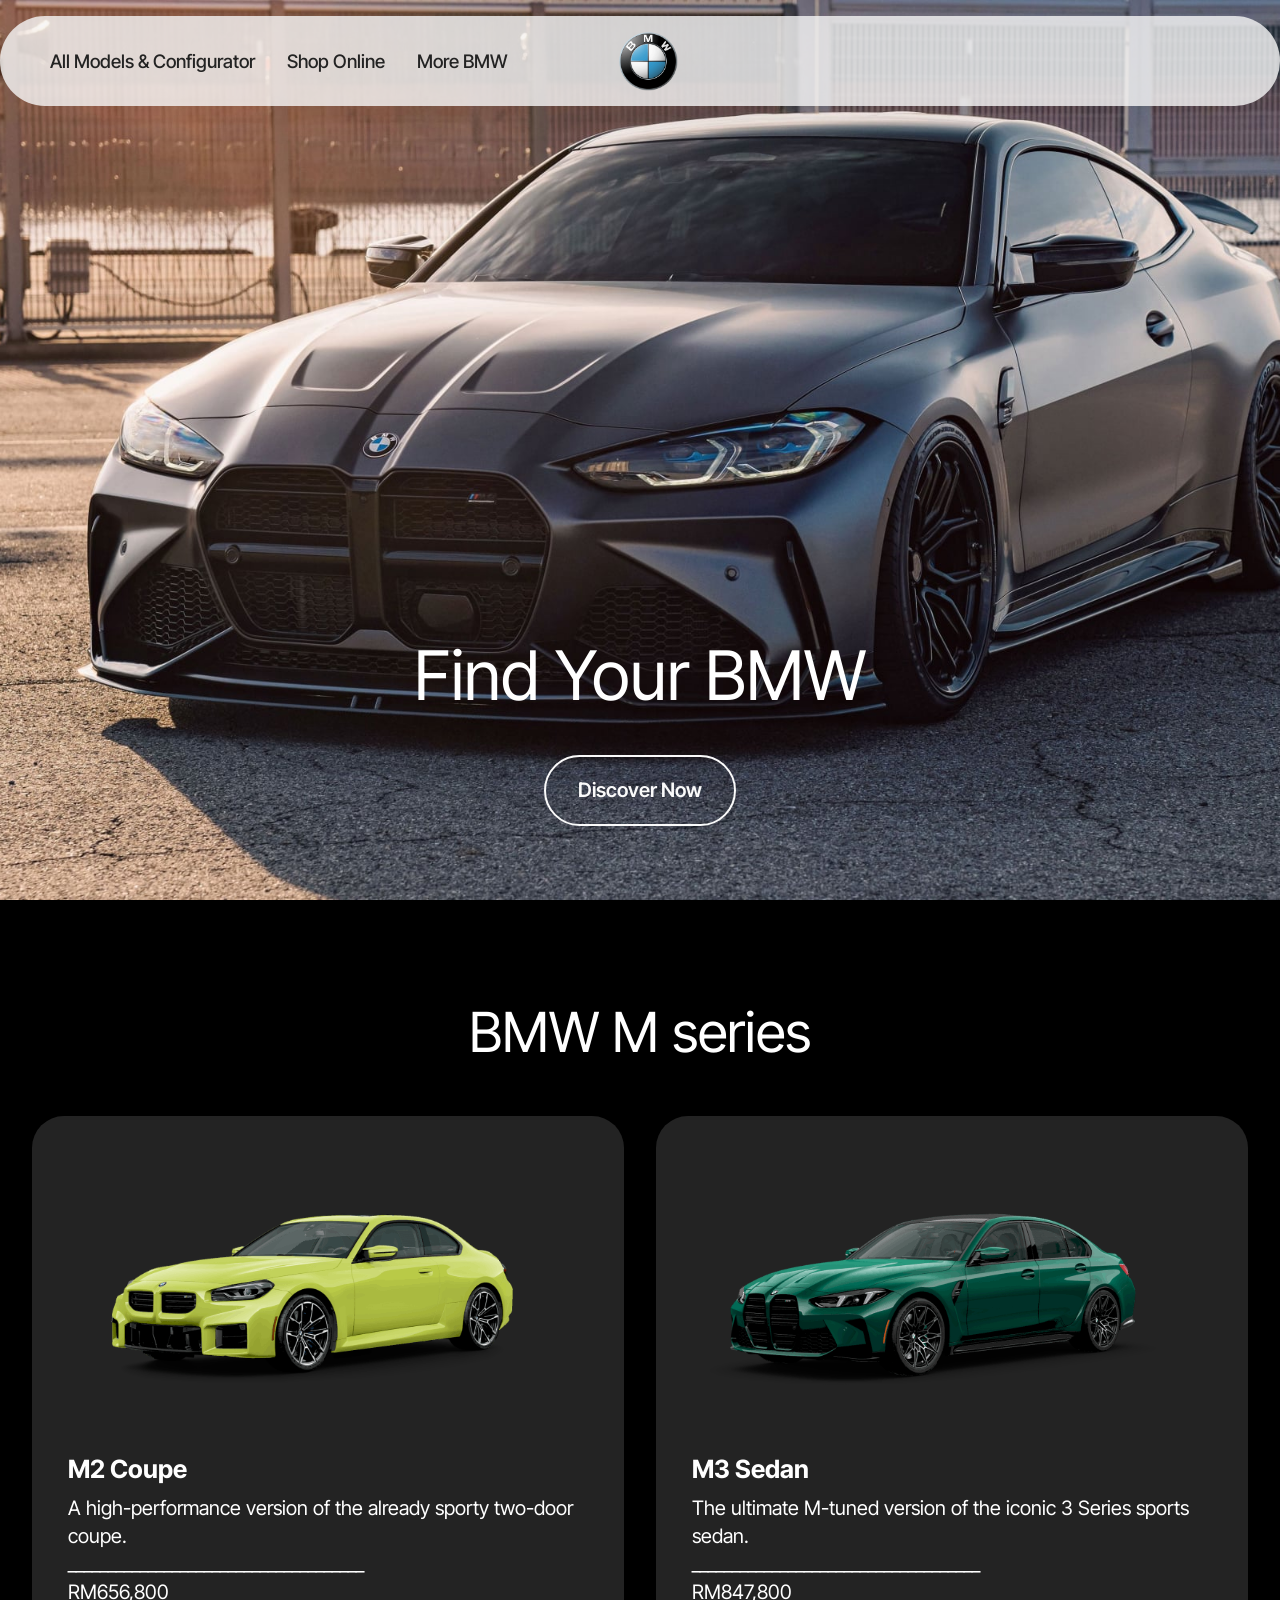
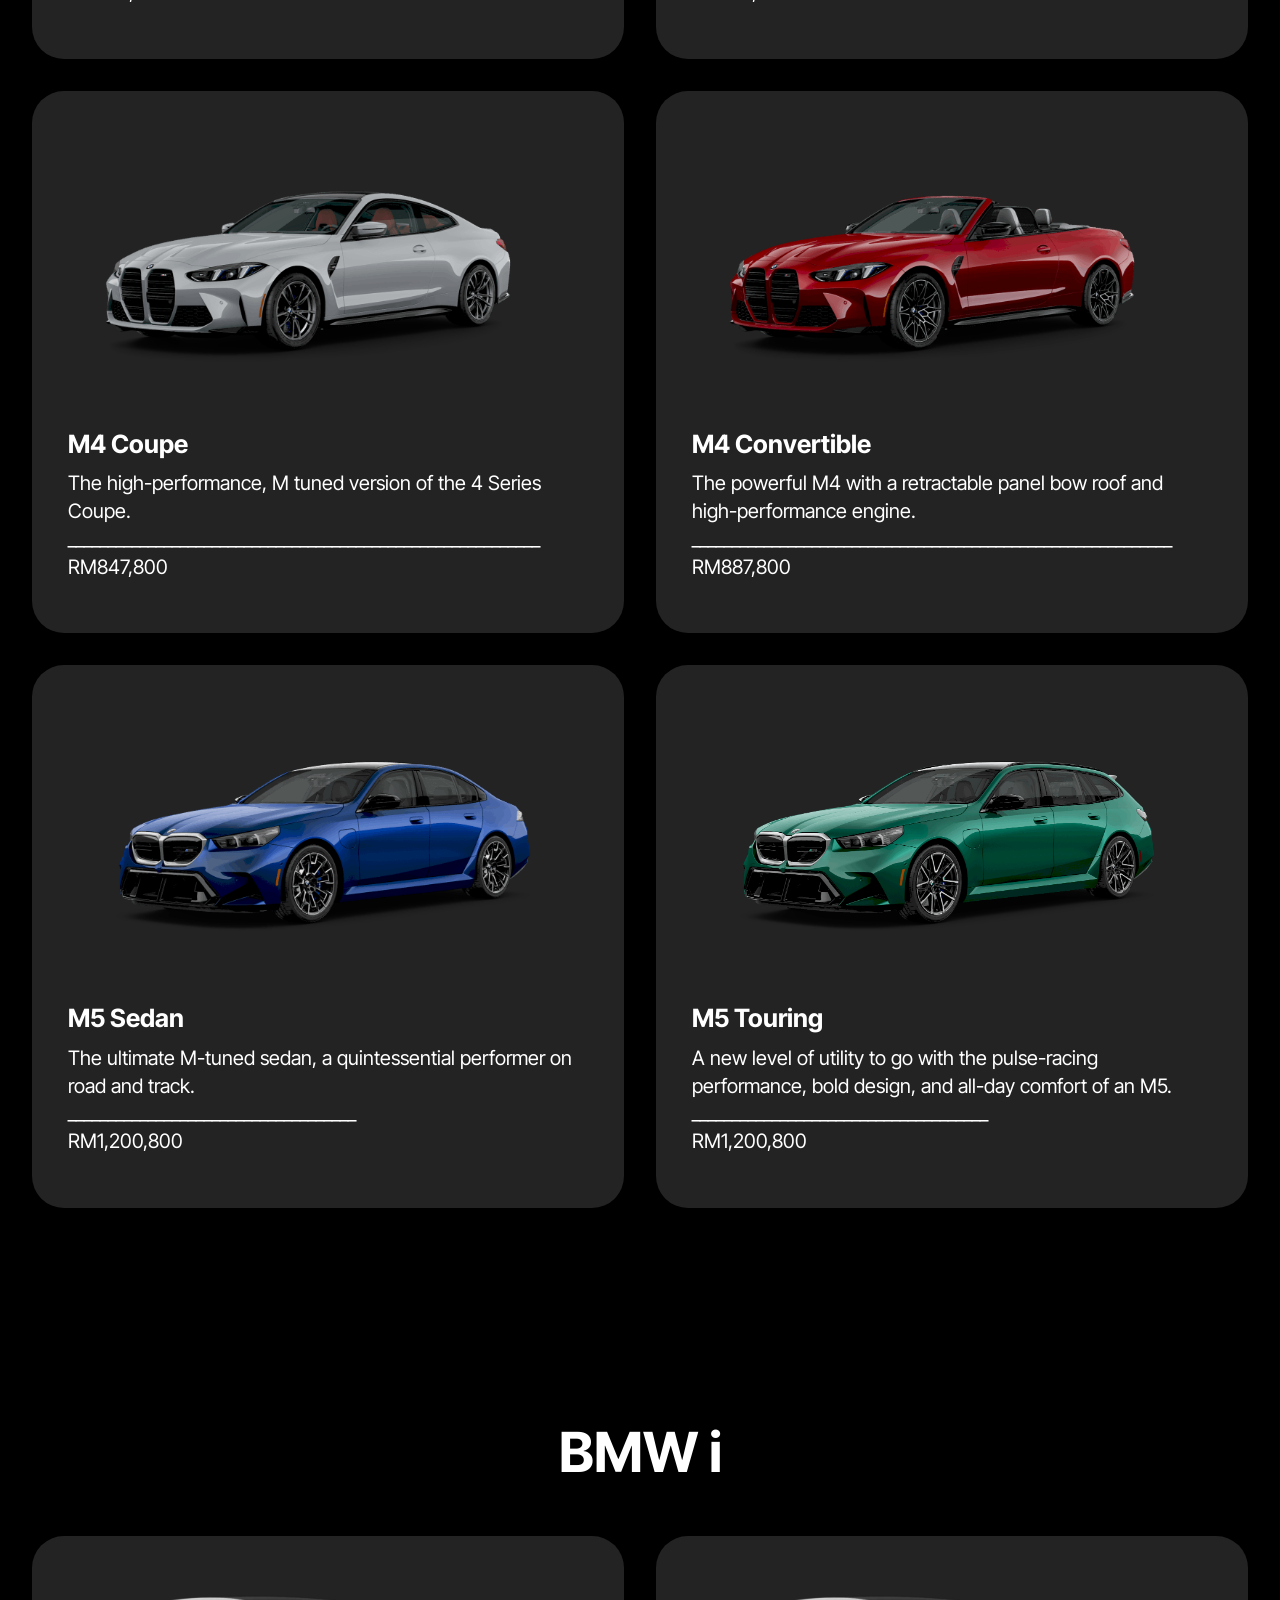
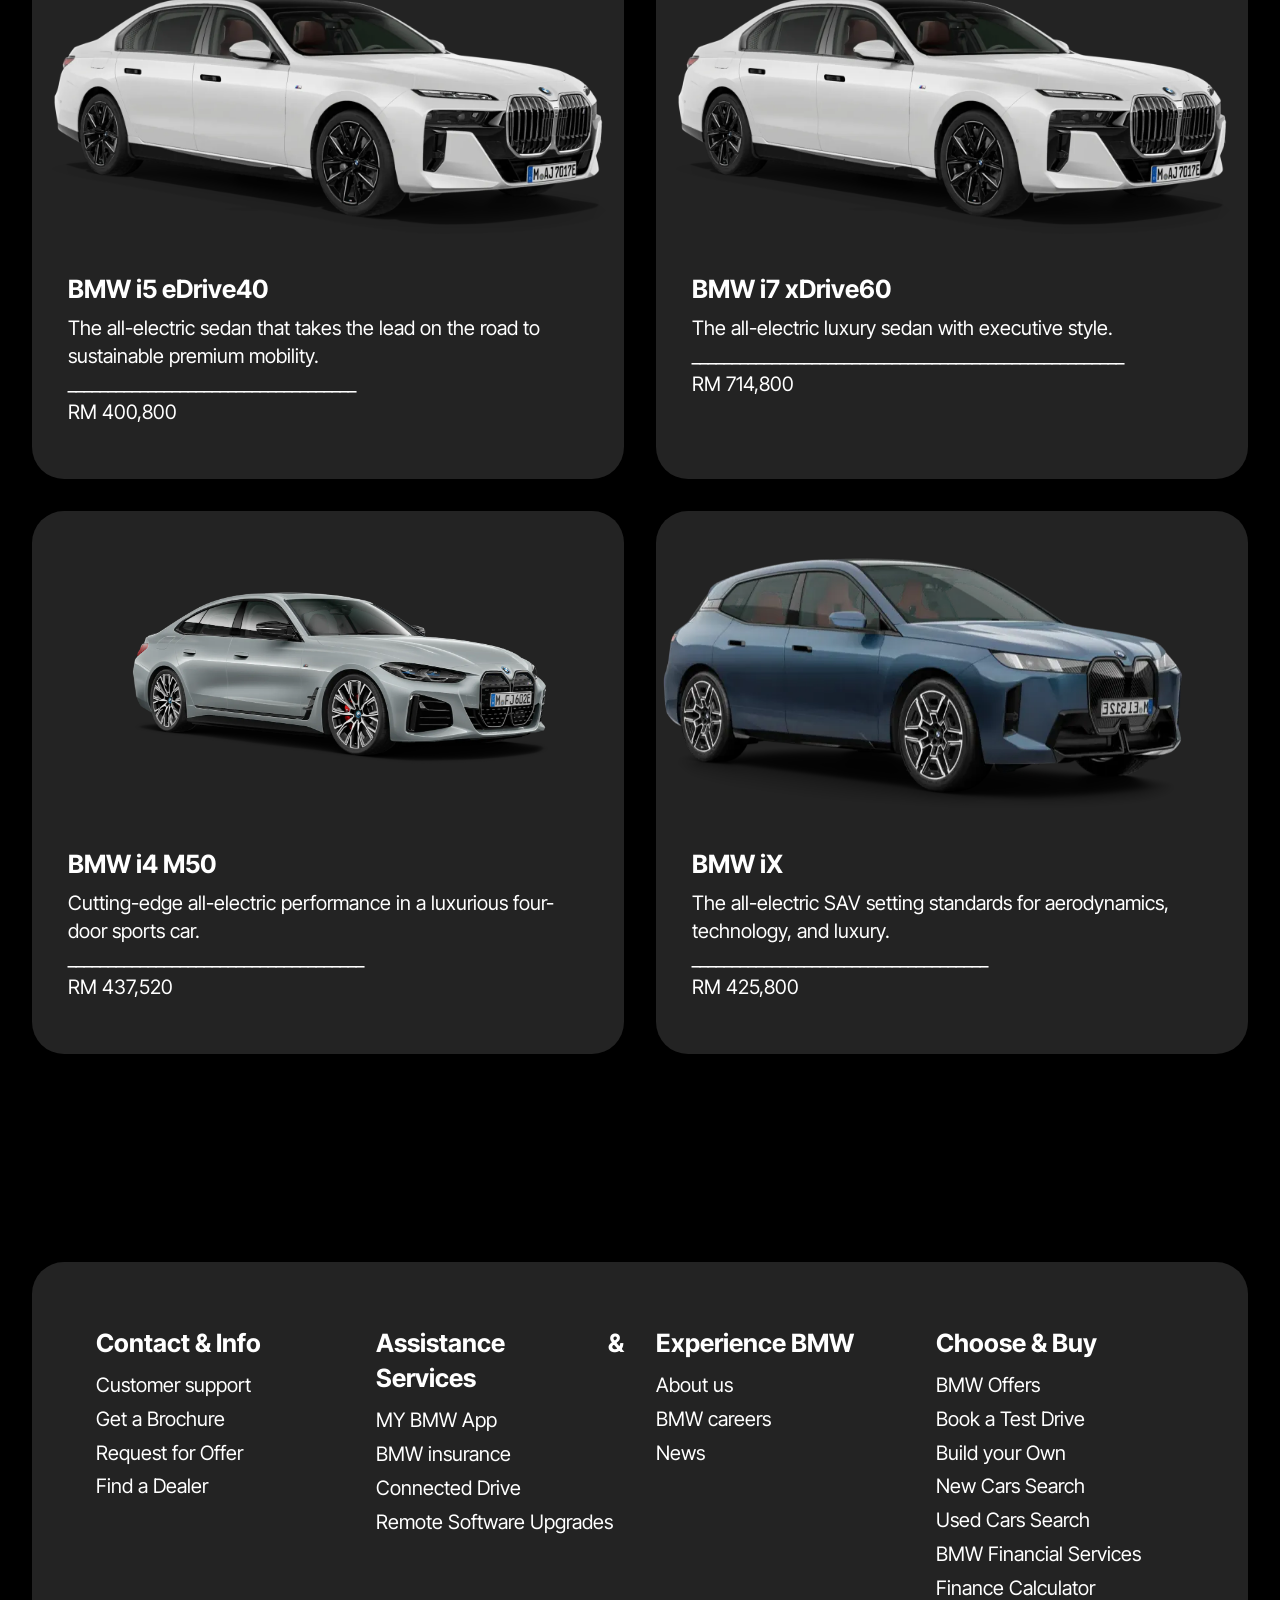
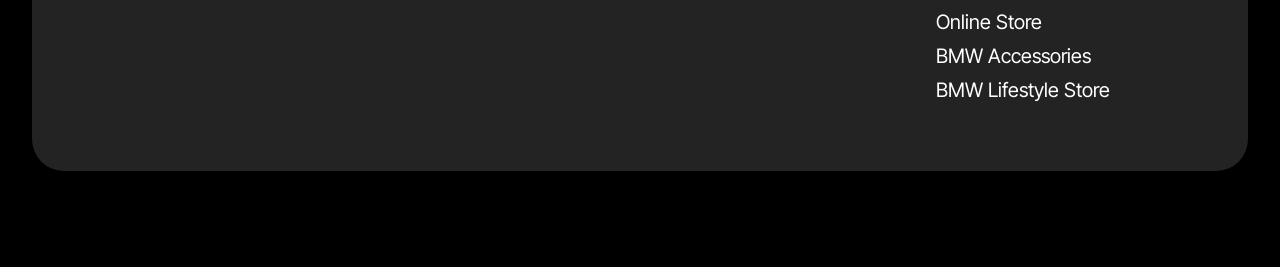
==== commit 522f757c: "Update index.html" ====
--- a/index.html
+++ b/index.html
@@ -296,8 +296,8 @@
 			
 		</div>
 	</div>
-</section><section class="display-7" style="padding: 0;align-items: center;justify-content: center;flex-wrap: wrap;    align-content: center;display: flex;position: relative;height: 4rem;"><a href="https://mobiri.se/" style="flex: 1 1;height: 4rem;position: absolute;width: 100%;z-index: 1;"><img alt="" style="height: 4rem;" src="[data-uri]"></a><p style="margin: 0;text-align: center;" class="display-7">&#8204;</p><a style="z-index:1" href="https://mobirise.com/offline-website-builder.html">Offline Website Maker</a></section><script src="assets/bootstrap/js/bootstrap.bundle.min.js"></script>  <script src="assets/parallax/jarallax.js"></script>  <script src="assets/smoothscroll/smooth-scroll.js"></script>  <script src="assets/ytplayer/index.js"></script>  <script src="assets/dropdown/js/navbar-dropdown.js"></script>  <script src="assets/theme/js/script.js"></script>  
+</section>
   
   
 </body>
-</html>+</html>
